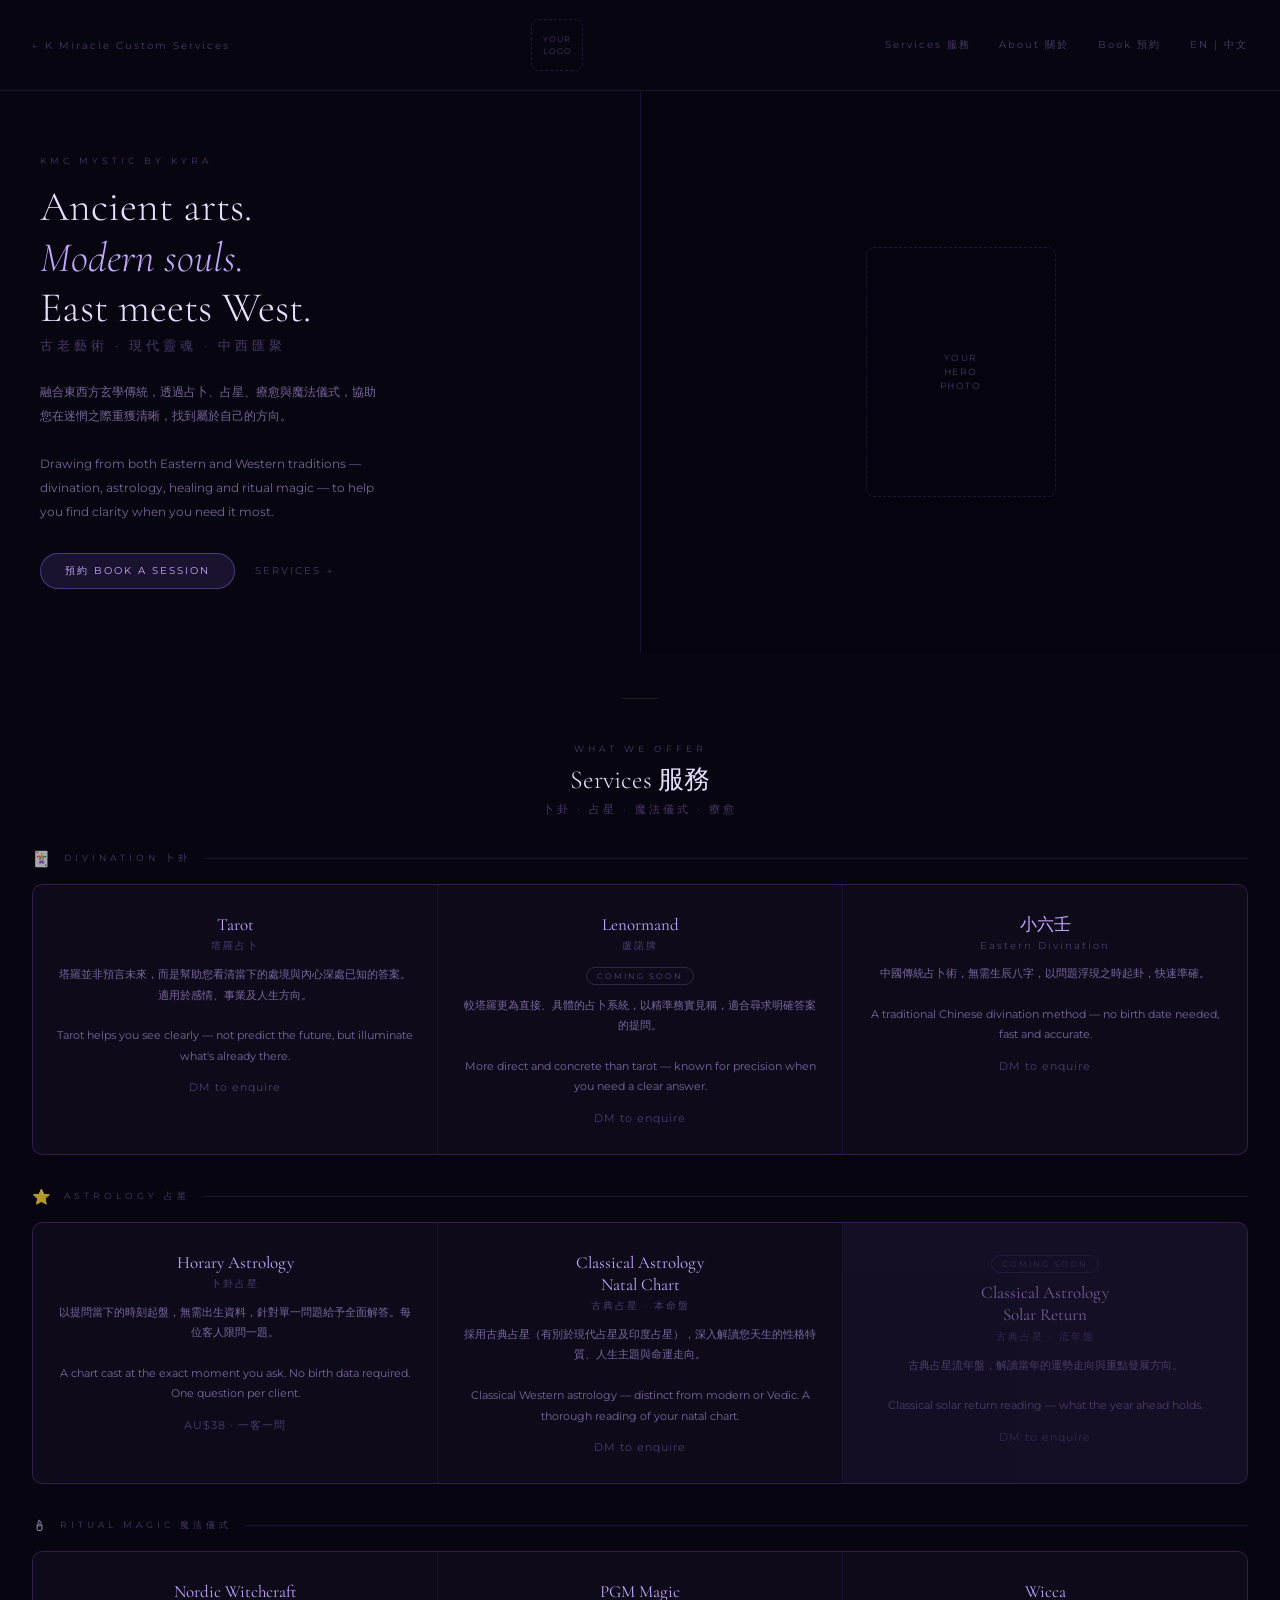
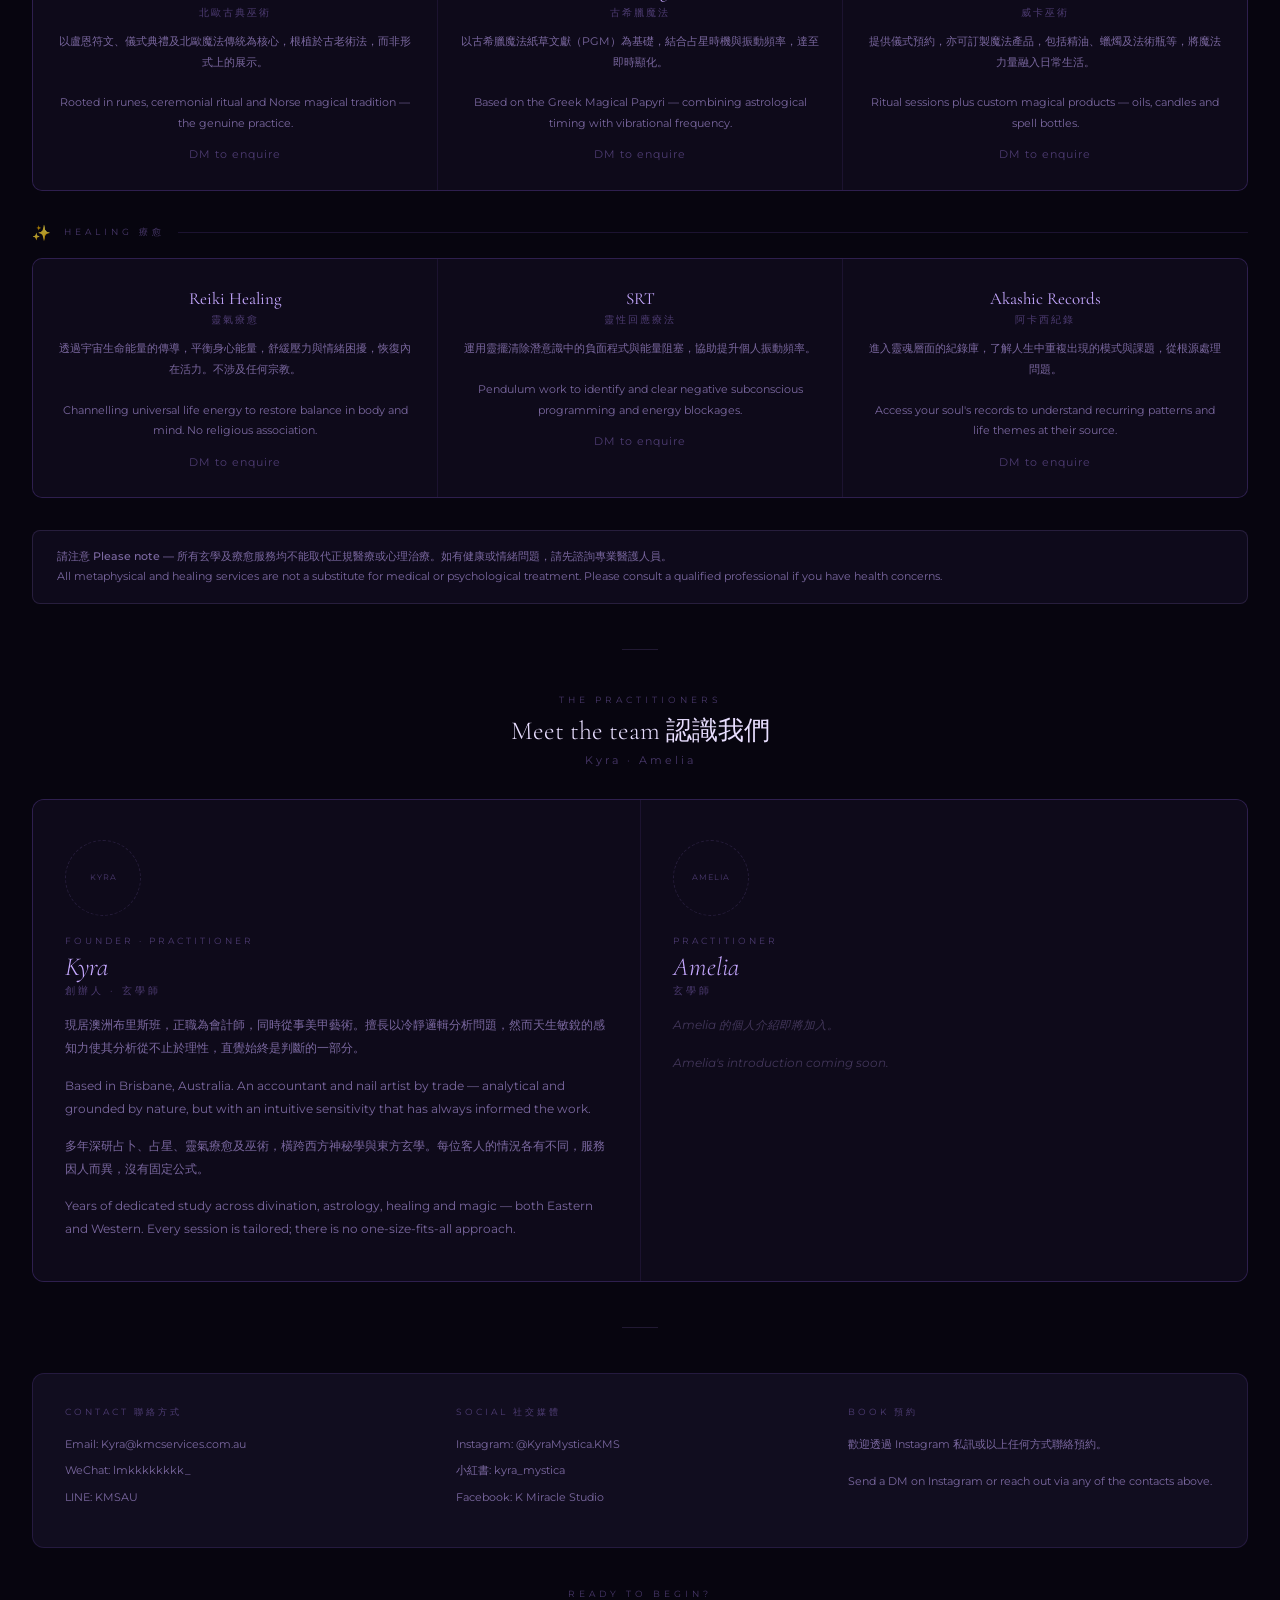
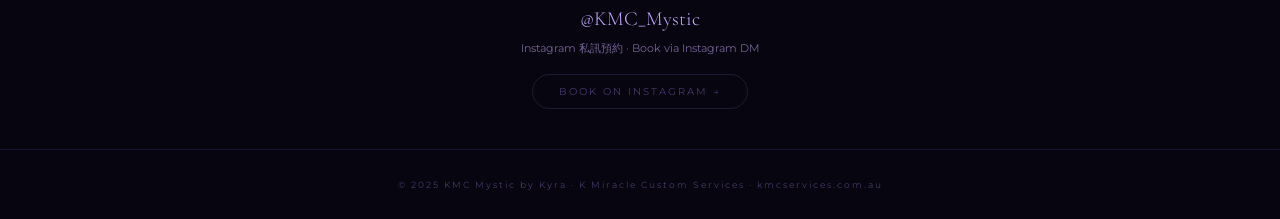
==== mystic/index.html @ db02bdb4 "Add files via upload" ====
<!DOCTYPE html>
<html lang="en">
<head>
  <meta charset="UTF-8" />
  <meta name="viewport" content="width=device-width, initial-scale=1.0" />
  <title>KMC Mystic by Kyra | K Miracle Custom Services</title>
  <meta name="description" content="KMC Mystic by Kyra — Tarot, Astrology, Reiki Healing, Witchcraft and more. East meets West. Book via Instagram @KMC_Mystic." />
  <link rel="stylesheet" href="../css/style.css" />
  <style>
    body { background: var(--dark-bg); color: var(--dark-text); font-family: var(--font-sans); }

    .nav { border-bottom: 0.5px solid var(--dark-border); }
    .nav-back { color: var(--dark-dim); }
    .nav-logo-ph { border: 0.5px dashed var(--dark-dimmer); }
    .nav-logo-ph span { color: var(--dark-dim); }
    .nav-links { color: var(--dark-dim); display: flex; gap: 1.8rem; font-size: 10px; letter-spacing: 2px; }
    .nav-links a { color: var(--dark-dim); }

    /* HERO */
    .hero { display: grid; grid-template-columns: 1fr 1fr; min-height: 400px; }
    .hero-left { padding: 4rem 2.5rem; display: flex; flex-direction: column; justify-content: center; }
    .hero-tag { font-size: 9px; letter-spacing: 4px; color: var(--dark-dim); text-transform: uppercase; margin-bottom: 1rem; }
    .hero-title { font-family: var(--font-serif); font-size: 42px; font-weight: 300; line-height: 1.2; color: var(--dark-text); margin-bottom: 0.2rem; }
    .hero-title em { color: var(--dark-soft); font-style: italic; }
    .hero-zh { font-size: 13px; letter-spacing: 4px; color: var(--dark-dim); margin-bottom: 1.6rem; }
    .hero-desc { font-size: 12px; line-height: 2; color: var(--dark-muted); margin-bottom: 1.8rem; max-width: 340px; }
    .btn-p { display: inline-block; font-size: 10px; letter-spacing: 2px; background: rgba(155,110,255,0.13); border: 0.5px solid rgba(155,110,255,0.4); color: var(--dark-soft); padding: 10px 24px; border-radius: var(--radius-pill); text-transform: uppercase; margin-right: 1rem; }
    .btn-s { font-size: 10px; letter-spacing: 2px; color: var(--dark-dim); text-transform: uppercase; }
    .hero-right { background: #05030d; display: flex; align-items: center; justify-content: center; border-left: 0.5px solid var(--dark-border); }
    .img-ph { width: 190px; height: 250px; border: 0.5px dashed var(--dark-dimmer); border-radius: var(--radius-sm); display: flex; align-items: center; justify-content: center; }
    .img-ph span { font-size: 9px; letter-spacing: 1.5px; color: var(--dark-dim); text-align: center; line-height: 1.6; }

    .divider { background: var(--dark-dimmer); }
    .sec-label { color: var(--dark-dim); }
    .sec-title { color: var(--dark-text); }
    .sec-zh { color: var(--dark-dim); }
    .cat-label-text { color: var(--dark-dim); }
    .cat-line { background: var(--dark-border); }

    /* SERVICE GRID */
    .svc-grid { display: grid; gap: 1px; background: var(--dark-border); border: 0.5px solid var(--dark-border); border-radius: 10px; overflow: hidden; }
    .g3 { grid-template-columns: repeat(3, minmax(0,1fr)); }
    .svc { padding: 1.8rem 1.4rem; background: var(--dark-card); text-align: center; }
    .svc-name { font-family: var(--font-serif); font-size: 17px; color: var(--dark-soft); margin-bottom: 0.2rem; line-height: 1.3; }
    .svc-name-zh { font-size: 10px; letter-spacing: 2px; color: var(--dark-dim); margin-bottom: 0.7rem; }
    .svc-desc { font-size: 11px; line-height: 1.85; color: var(--dark-muted); margin-bottom: 0.9rem; }
    .svc-price { font-size: 11px; color: var(--dark-dim); letter-spacing: 1px; }
    .badge-soon { color: rgba(180,140,255,0.45); border: 0.5px solid rgba(180,140,255,0.2); }
    .svc.coming { opacity: 0.5; }

    /* ABOUT */
    .about-grid { display: grid; grid-template-columns: 1fr 1fr; gap: 1px; background: var(--dark-border); margin: 0 2rem; border: 0.5px solid var(--dark-border); border-radius: var(--radius-md); overflow: hidden; }
    .about-card { padding: 2.5rem 2rem; background: var(--dark-card); }
    .about-img-ph { width: 76px; height: 76px; border: 0.5px dashed var(--dark-dimmer); border-radius: 50%; display: flex; align-items: center; justify-content: center; margin-bottom: 1.2rem; }
    .about-img-ph span { font-size: 8px; letter-spacing: 1px; color: var(--dark-dim); text-align: center; line-height: 1.4; }
    .about-role { font-size: 9px; letter-spacing: 3px; color: var(--dark-dim); text-transform: uppercase; margin-bottom: 0.3rem; }
    .about-name { font-family: var(--font-serif); font-size: 26px; font-weight: 300; color: var(--dark-text); margin-bottom: 0.15rem; }
    .about-name em { color: var(--dark-soft); font-style: italic; }
    .about-name-zh { font-size: 10px; letter-spacing: 3px; color: var(--dark-dim); margin-bottom: 1rem; }
    .about-text { font-size: 11.5px; line-height: 2; color: var(--dark-muted); }
    .about-text p { margin-bottom: 0.9rem; }
    .about-text p:last-child { margin-bottom: 0; }

    /* NOTICE */
    .notice { margin: 0 2rem; padding: 1rem 1.5rem; border: 0.5px solid rgba(180,140,255,0.15); border-radius: var(--radius-sm); background: rgba(155,110,255,0.05); font-size: 11px; color: var(--dark-muted); line-height: 1.8; }
    .notice strong { color: rgba(200,170,255,0.6); font-weight: 500; }

    /* CONTACT */
    .contact-section { margin: 0 2rem; padding: 2rem; background: var(--dark-mid); border: 0.5px solid var(--dark-border); border-radius: var(--radius-md); display: grid; grid-template-columns: repeat(3, minmax(0,1fr)); gap: 1.5rem; }
    .contact-col-title { font-size: 9px; letter-spacing: 3px; color: var(--dark-dim); text-transform: uppercase; margin-bottom: 1rem; }
    .contact-item { font-size: 11px; color: var(--dark-muted); margin-bottom: 0.5rem; line-height: 1.7; }

    /* IG */
    .ig-section { text-align: center; padding: 2.5rem 2rem; }
    .ig-handle { font-family: var(--font-serif); font-size: 20px; font-weight: 300; color: var(--dark-soft); margin: 0.5rem 0; }
    .ig-desc { font-size: 11px; color: var(--dark-muted); line-height: 1.8; }
    .ig-btn { display: inline-flex; align-items: center; gap: 8px; font-size: 10px; letter-spacing: 2px; color: var(--dark-dim); border: 0.5px solid var(--dark-dimmer); padding: 10px 26px; border-radius: var(--radius-pill); text-transform: uppercase; margin-top: 1rem; }

    .site-footer { border-top: 0.5px solid var(--dark-border); color: var(--dark-dim); }
  </style>
</head>
<body>

  <nav class="nav">
    <a class="nav-back" href="../">← K Miracle Custom Services</a>
    <div class="nav-logo-ph"><span>YOUR<br>LOGO</span></div>
    <div class="nav-links">
      <a href="#services">Services 服務</a>
      <a href="#about">About 關於</a>
      <a href="#book">Book 預約</a>
      <a href="#">EN | 中文</a>
    </div>
  </nav>

  <main>
    <!-- HERO -->
    <section class="hero">
      <div class="hero-left">
        <div class="hero-tag">KMC Mystic by Kyra</div>
        <h1 class="hero-title">Ancient arts.<br><em>Modern souls.</em><br>East meets West.</h1>
        <div class="hero-zh">古老藝術 · 現代靈魂 · 中西匯聚</div>
        <p class="hero-desc">融合東西方玄學傳統，透過占卜、占星、療愈與魔法儀式，協助您在迷惘之際重獲清晰，找到屬於自己的方向。<br><br>Drawing from both Eastern and Western traditions — divination, astrology, healing and ritual magic — to help you find clarity when you need it most.</p>
        <div>
          <a class="btn-p" href="https://www.instagram.com/KMC_Mystic" target="_blank">預約 Book a Session</a>
          <a class="btn-s" href="#services">Services →</a>
        </div>
      </div>
      <div class="hero-right">
        <div class="img-ph"><span>YOUR<br>HERO<br>PHOTO</span></div>
      </div>
    </section>

    <div class="divider"></div>

    <!-- SERVICES -->
    <section id="services">
      <div class="sec-label">What we offer</div>
      <div class="sec-title">Services 服務</div>
      <div class="sec-zh">卜卦 · 占星 · 魔法儀式 · 療愈</div>

      <!-- 卜卦 -->
      <div class="cat-wrap">
        <div class="cat-header">
          <span class="cat-icon">🃏</span>
          <span class="cat-label-text">Divination 卜卦</span>
          <div class="cat-line"></div>
        </div>
        <div class="svc-grid g3">
          <div class="svc">
            <div class="svc-name">Tarot</div>
            <div class="svc-name-zh">塔羅占卜</div>
            <p class="svc-desc">塔羅並非預言未來，而是幫助您看清當下的處境與內心深處已知的答案。適用於感情、事業及人生方向。<br><br>Tarot helps you see clearly — not predict the future, but illuminate what's already there.</p>
            <div class="svc-price">DM to enquire</div>
          </div>
          <div class="svc">
            <div class="svc-name">Lenormand</div>
            <div class="svc-name-zh">盧諾牌</div>
            <div class="badge badge-soon">Coming Soon</div>
            <p class="svc-desc">較塔羅更為直接、具體的占卜系統，以精準務實見稱，適合尋求明確答案的提問。<br><br>More direct and concrete than tarot — known for precision when you need a clear answer.</p>
            <div class="svc-price">DM to enquire</div>
          </div>
          <div class="svc">
            <div class="svc-name">小六壬</div>
            <div class="svc-name-zh">Eastern Divination</div>
            <p class="svc-desc">中國傳統占卜術，無需生辰八字，以問題浮現之時起卦，快速準確。<br><br>A traditional Chinese divination method — no birth date needed, fast and accurate.</p>
            <div class="svc-price">DM to enquire</div>
          </div>
        </div>
      </div>

      <!-- 占星 -->
      <div class="cat-wrap">
        <div class="cat-header">
          <span class="cat-icon">⭐</span>
          <span class="cat-label-text">Astrology 占星</span>
          <div class="cat-line"></div>
        </div>
        <div class="svc-grid g3">
          <div class="svc">
            <div class="svc-name">Horary Astrology</div>
            <div class="svc-name-zh">卜卦占星</div>
            <p class="svc-desc">以提問當下的時刻起盤，無需出生資料，針對單一問題給予全面解答。每位客人限問一題。<br><br>A chart cast at the exact moment you ask. No birth data required. One question per client.</p>
            <div class="svc-price">AU$38 · 一客一問</div>
          </div>
          <div class="svc">
            <div class="svc-name">Classical Astrology<br>Natal Chart</div>
            <div class="svc-name-zh">古典占星 · 本命盤</div>
            <p class="svc-desc">採用古典占星（有別於現代占星及印度占星），深入解讀您天生的性格特質、人生主題與命運走向。<br><br>Classical Western astrology — distinct from modern or Vedic. A thorough reading of your natal chart.</p>
            <div class="svc-price">DM to enquire</div>
          </div>
          <div class="svc coming">
            <div class="badge badge-soon">Coming Soon</div>
            <div class="svc-name">Classical Astrology<br>Solar Return</div>
            <div class="svc-name-zh">古典占星 · 流年盤</div>
            <p class="svc-desc">古典占星流年盤，解讀當年的運勢走向與重點發展方向。<br><br>Classical solar return reading — what the year ahead holds.</p>
            <div class="svc-price">DM to enquire</div>
          </div>
        </div>
      </div>

      <!-- 魔法儀式 -->
      <div class="cat-wrap">
        <div class="cat-header">
          <span class="cat-icon">🕯</span>
          <span class="cat-label-text">Ritual Magic 魔法儀式</span>
          <div class="cat-line"></div>
        </div>
        <div class="svc-grid g3">
          <div class="svc">
            <div class="svc-name">Nordic Witchcraft</div>
            <div class="svc-name-zh">北歐古典巫術</div>
            <p class="svc-desc">以盧恩符文、儀式典禮及北歐魔法傳統為核心，根植於古老術法，而非形式上的展示。<br><br>Rooted in runes, ceremonial ritual and Norse magical tradition — the genuine practice.</p>
            <div class="svc-price">DM to enquire</div>
          </div>
          <div class="svc">
            <div class="svc-name">PGM Magic</div>
            <div class="svc-name-zh">古希臘魔法</div>
            <p class="svc-desc">以古希臘魔法紙草文獻（PGM）為基礎，結合占星時機與振動頻率，達至即時顯化。<br><br>Based on the Greek Magical Papyri — combining astrological timing with vibrational frequency.</p>
            <div class="svc-price">DM to enquire</div>
          </div>
          <div class="svc">
            <div class="svc-name">Wicca</div>
            <div class="svc-name-zh">威卡巫術</div>
            <p class="svc-desc">提供儀式預約，亦可訂製魔法產品，包括精油、蠟燭及法術瓶等，將魔法力量融入日常生活。<br><br>Ritual sessions plus custom magical products — oils, candles and spell bottles.</p>
            <div class="svc-price">DM to enquire</div>
          </div>
        </div>
      </div>

      <!-- 療愈 -->
      <div class="cat-wrap">
        <div class="cat-header">
          <span class="cat-icon">✨</span>
          <span class="cat-label-text">Healing 療愈</span>
          <div class="cat-line"></div>
        </div>
        <div class="svc-grid g3">
          <div class="svc">
            <div class="svc-name">Reiki Healing</div>
            <div class="svc-name-zh">靈氣療愈</div>
            <p class="svc-desc">透過宇宙生命能量的傳導，平衡身心能量，舒緩壓力與情緒困擾，恢復內在活力。不涉及任何宗教。<br><br>Channelling universal life energy to restore balance in body and mind. No religious association.</p>
            <div class="svc-price">DM to enquire</div>
          </div>
          <div class="svc">
            <div class="svc-name">SRT</div>
            <div class="svc-name-zh">靈性回應療法</div>
            <p class="svc-desc">運用靈擺清除潛意識中的負面程式與能量阻塞，協助提升個人振動頻率。<br><br>Pendulum work to identify and clear negative subconscious programming and energy blockages.</p>
            <div class="svc-price">DM to enquire</div>
          </div>
          <div class="svc">
            <div class="svc-name">Akashic Records</div>
            <div class="svc-name-zh">阿卡西紀錄</div>
            <p class="svc-desc">進入靈魂層面的紀錄庫，了解人生中重複出現的模式與課題，從根源處理問題。<br><br>Access your soul's records to understand recurring patterns and life themes at their source.</p>
            <div class="svc-price">DM to enquire</div>
          </div>
        </div>
      </div>

      <div class="notice">
        <strong>請注意 Please note —</strong> 所有玄學及療愈服務均不能取代正規醫療或心理治療。如有健康或情緒問題，請先諮詢專業醫護人員。<br>
        All metaphysical and healing services are not a substitute for medical or psychological treatment. Please consult a qualified professional if you have health concerns.
      </div>
    </section>

    <div class="divider"></div>

    <!-- ABOUT -->
    <section id="about">
      <div class="sec-label">The practitioners</div>
      <div class="sec-title">Meet the team 認識我們</div>
      <div class="sec-zh">Kyra · Amelia</div>
      <div class="about-grid">
        <div class="about-card">
          <div class="about-img-ph"><span>KYRA</span></div>
          <div class="about-role">Founder · Practitioner</div>
          <div class="about-name"><em>Kyra</em></div>
          <div class="about-name-zh">創辦人 · 玄學師</div>
          <div class="about-text">
            <p>現居澳洲布里斯班，正職為會計師，同時從事美甲藝術。擅長以冷靜邏輯分析問題，然而天生敏銳的感知力使其分析從不止於理性，直覺始終是判斷的一部分。</p>
            <p>Based in Brisbane, Australia. An accountant and nail artist by trade — analytical and grounded by nature, but with an intuitive sensitivity that has always informed the work.</p>
            <p>多年深研占卜、占星、靈氣療愈及巫術，橫跨西方神秘學與東方玄學。每位客人的情況各有不同，服務因人而異，沒有固定公式。</p>
            <p>Years of dedicated study across divination, astrology, healing and magic — both Eastern and Western. Every session is tailored; there is no one-size-fits-all approach.</p>
          </div>
        </div>
        <div class="about-card">
          <div class="about-img-ph"><span>AMELIA</span></div>
          <div class="about-role">Practitioner</div>
          <div class="about-name"><em>Amelia</em></div>
          <div class="about-name-zh">玄學師</div>
          <div class="about-text" style="color:rgba(200,170,255,0.28);font-style:italic;">
            <p>Amelia 的個人介紹即將加入。</p>
            <p>Amelia's introduction coming soon.</p>
          </div>
        </div>
      </div>
    </section>

    <div class="divider"></div>

    <!-- CONTACT -->
    <div class="contact-section">
      <div>
        <div class="contact-col-title">Contact 聯絡方式</div>
        <div class="contact-item">Email: Kyra@kmcservices.com.au</div>
        <div class="contact-item">WeChat: lmkkkkkkkk_</div>
        <div class="contact-item">LINE: KMSAU</div>
      </div>
      <div>
        <div class="contact-col-title">Social 社交媒體</div>
        <div class="contact-item">Instagram: @KyraMystica.KMS</div>
        <div class="contact-item">小紅書: kyra_mystica</div>
        <div class="contact-item">Facebook: K Miracle Studio</div>
      </div>
      <div>
        <div class="contact-col-title">Book 預約</div>
        <div class="contact-item">歡迎透過 Instagram 私訊或以上任何方式聯絡預約。<br><br>Send a DM on Instagram or reach out via any of the contacts above.</div>
      </div>
    </div>

    <section id="book" class="ig-section">
      <div class="sec-label">Ready to begin?</div>
      <div class="ig-handle">@KMC_Mystic</div>
      <p class="ig-desc">Instagram 私訊預約 · Book via Instagram DM</p>
      <a class="ig-btn" href="https://www.instagram.com/KMC_Mystic" target="_blank">Book on Instagram →</a>
    </section>
  </main>

  <footer class="site-footer">
    <div>© 2025 KMC Mystic by Kyra · K Miracle Custom Services · kmcservices.com.au</div>
  </footer>

</body>
</html>
---- css/style.css ----
@import url('https://fonts.googleapis.com/css2?family=Cormorant+Garamond:ital,wght@0,300;0,400;1,300&family=Montserrat:wght@300;400;500&display=swap');

*, *::before, *::after { box-sizing: border-box; margin: 0; padding: 0; }

:root {
  /* Shared */
  --font-serif: 'Cormorant Garamond', serif;
  --font-sans: 'Montserrat', sans-serif;
  --radius-sm: 8px;
  --radius-md: 12px;
  --radius-pill: 24px;

  /* Dark (Mystic / Main) */
  --dark-bg: #07050f;
  --dark-card: #0e0a1a;
  --dark-mid: #110d1f;
  --dark-text: #e8deff;
  --dark-muted: rgba(200,170,255,0.58);
  --dark-dim: rgba(180,140,255,0.38);
  --dark-dimmer: rgba(180,140,255,0.15);
  --dark-soft: #c5a8ff;
  --dark-border: rgba(155,110,255,0.14);

  /* Light (Nail) */
  --light-bg: #faf8f5;
  --light-card: #ffffff;
  --light-soft: #ede8f7;
  --light-deep: #3d2b5e;
  --light-morandi: #8b7aa8;
  --light-lavender: #c4b0e0;
  --light-text: #2e2040;
  --light-muted: #7a6a8a;
  --light-faint: #b0a0c0;
  --light-border: rgba(180,150,220,0.18);
}

body { font-family: var(--font-sans); }

a { text-decoration: none; color: inherit; }

/* NAV shared */
.nav {
  display: flex;
  justify-content: space-between;
  align-items: center;
  padding: 1.2rem 2rem;
}
.nav-logo-ph {
  width: 52px; height: 52px;
  border-radius: var(--radius-sm);
  display: flex; align-items: center; justify-content: center;
}
.nav-logo-ph span { font-size: 8px; letter-spacing: 1px; text-align: center; line-height: 1.5; }
.nav-links { display: flex; gap: 1.8rem; font-size: 10px; letter-spacing: 2px; }
.nav-back { font-size: 10px; letter-spacing: 2px; }

/* DIVIDER */
.divider { width: 36px; height: 0.5px; margin: 2.8rem auto; }

/* SECTION LABELS */
.sec-label { text-align: center; font-size: 9px; letter-spacing: 4px; text-transform: uppercase; margin-bottom: 0.5rem; }
.sec-title { text-align: center; font-family: var(--font-serif); font-size: 26px; font-weight: 300; margin-bottom: 0.3rem; }
.sec-zh { text-align: center; font-size: 11px; letter-spacing: 3px; margin-bottom: 2rem; }

/* CATEGORY HEADER */
.cat-wrap { margin: 0 2rem 2rem; }
.cat-header { display: flex; align-items: center; gap: 0.8rem; margin-bottom: 1rem; }
.cat-icon { font-size: 15px; opacity: 0.7; }
.cat-label-text { font-size: 9px; letter-spacing: 4px; text-transform: uppercase; white-space: nowrap; }
.cat-line { flex: 1; height: 0.5px; }

/* BADGE */
.badge { display: inline-block; font-size: 8px; letter-spacing: 2px; padding: 3px 10px; border-radius: 12px; text-transform: uppercase; margin-bottom: 0.6rem; }

/* FOOTER */
.site-footer { text-align: center; padding: 1.8rem; font-size: 9px; letter-spacing: 2px; }
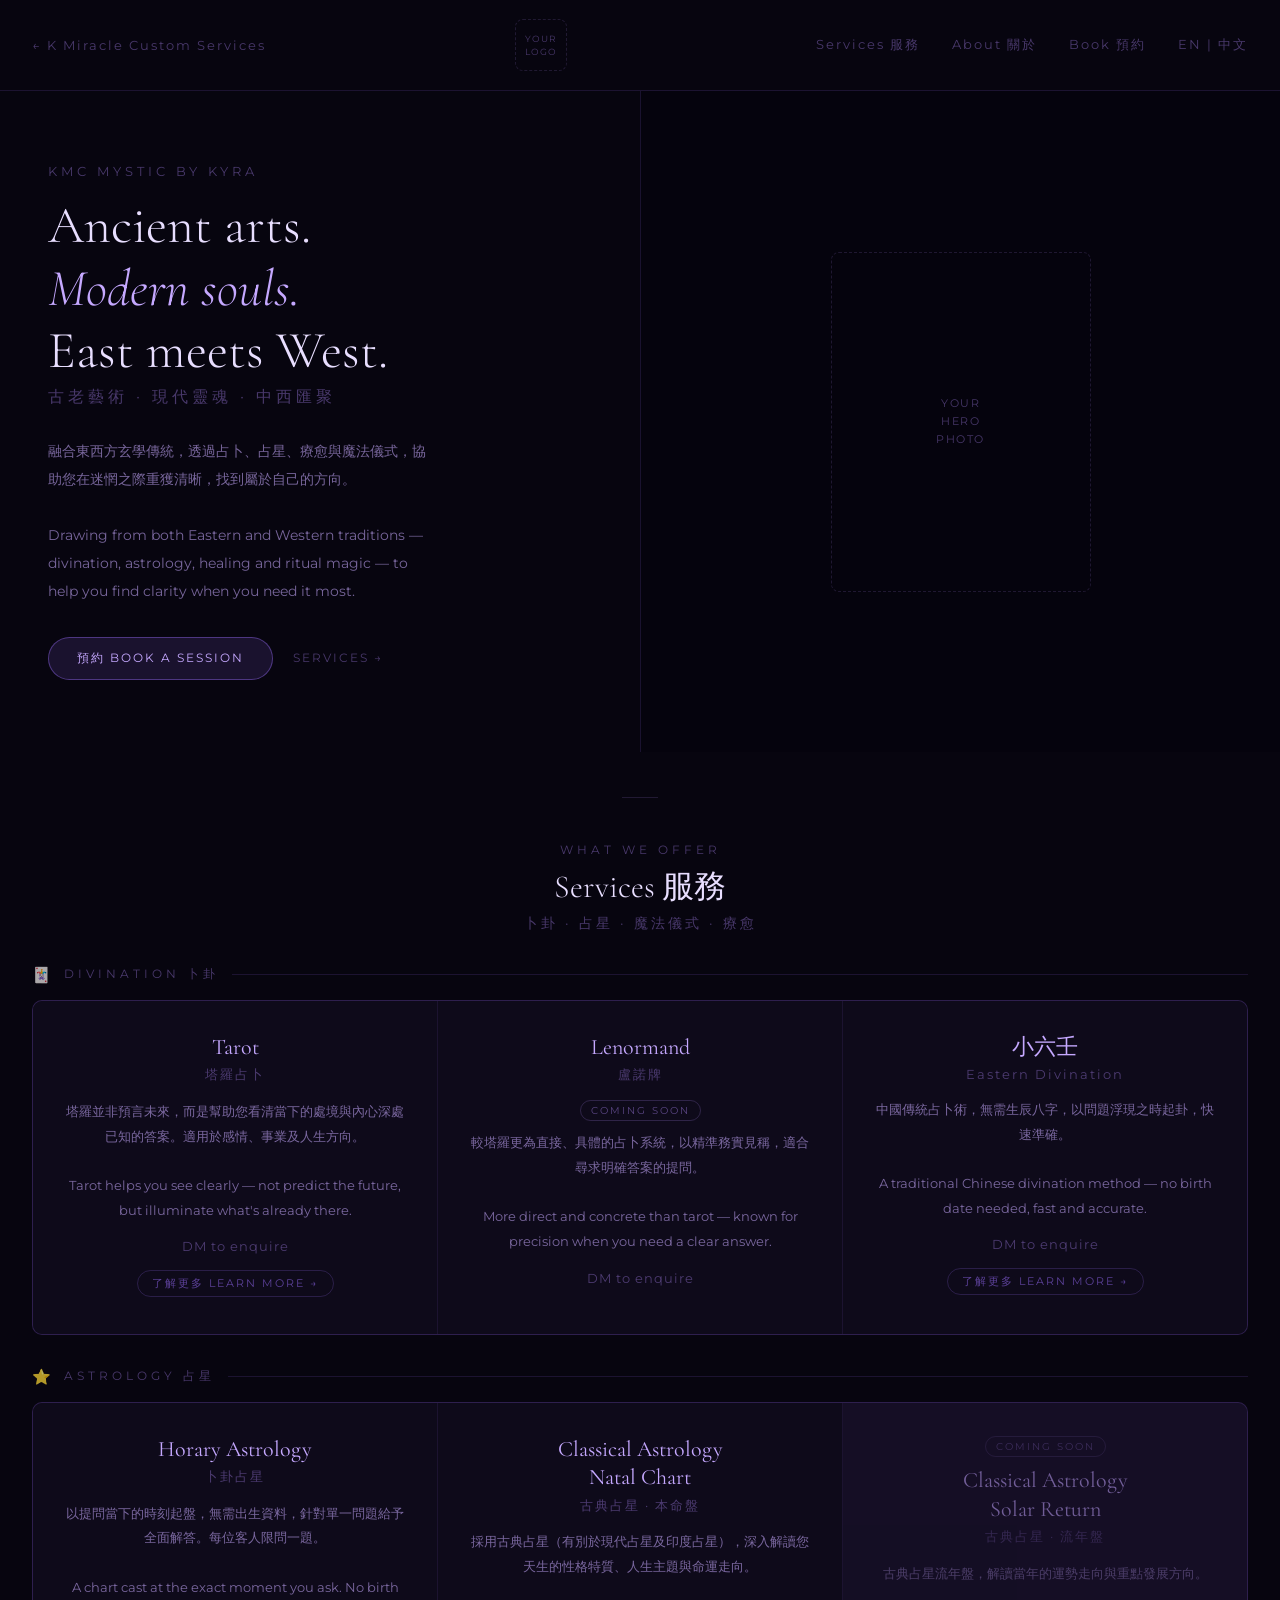
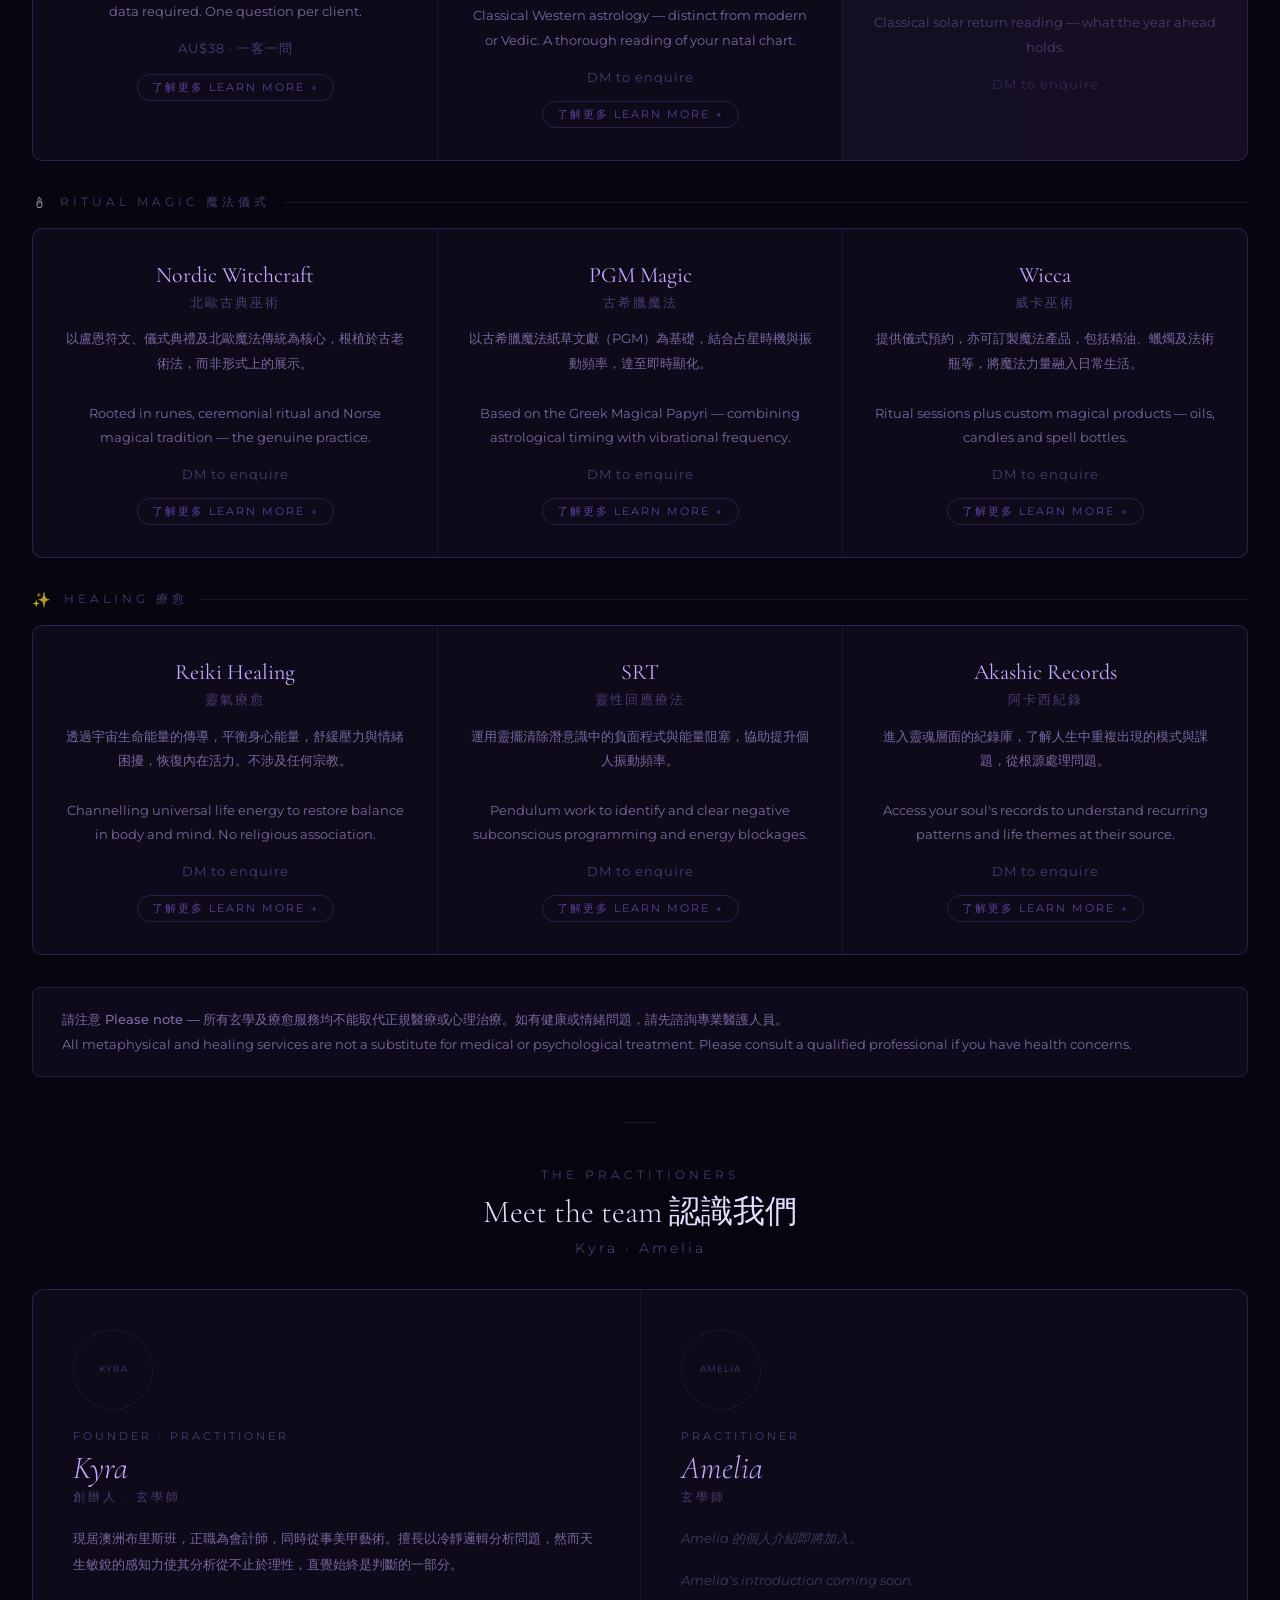
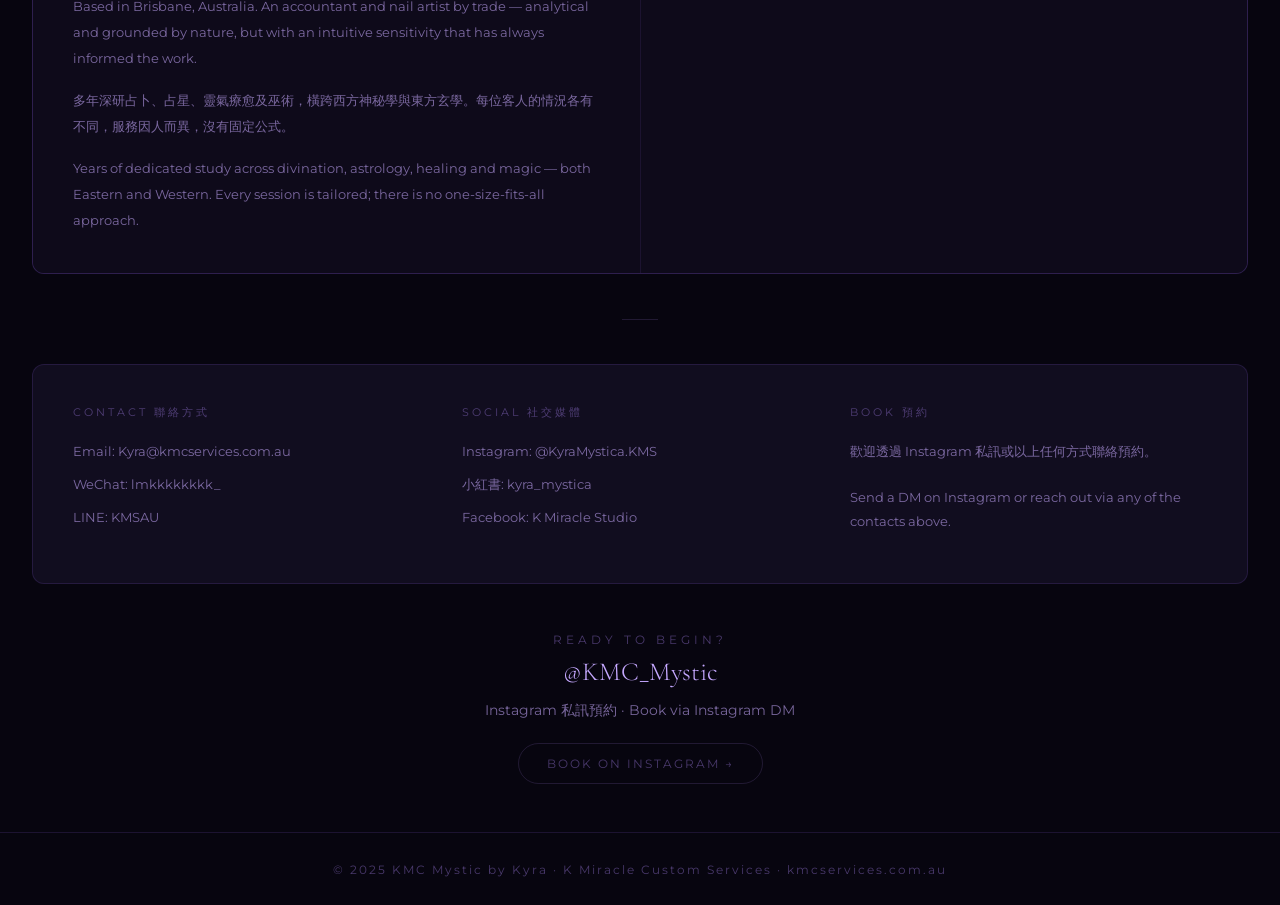
==== commit 4e0d536f: "Add files via upload" ====
--- a/mystic/index.html
+++ b/mystic/index.html
@@ -10,73 +10,69 @@
     body { background: var(--dark-bg); color: var(--dark-text); font-family: var(--font-sans); }
 
     .nav { border-bottom: 0.5px solid var(--dark-border); }
-    .nav-back { color: var(--dark-dim); }
+    .nav-back { color: var(--dark-dim); font-size: 13px; letter-spacing: 2px; }
     .nav-logo-ph { border: 0.5px dashed var(--dark-dimmer); }
-    .nav-logo-ph span { color: var(--dark-dim); }
-    .nav-links { color: var(--dark-dim); display: flex; gap: 1.8rem; font-size: 10px; letter-spacing: 2px; }
+    .nav-logo-ph span { color: var(--dark-dim); font-size: 9px; }
+    .nav-links { color: var(--dark-dim); display: flex; gap: 2rem; font-size: 13px; letter-spacing: 2px; }
     .nav-links a { color: var(--dark-dim); }
 
-    /* HERO */
-    .hero { display: grid; grid-template-columns: 1fr 1fr; min-height: 400px; }
-    .hero-left { padding: 4rem 2.5rem; display: flex; flex-direction: column; justify-content: center; }
-    .hero-tag { font-size: 9px; letter-spacing: 4px; color: var(--dark-dim); text-transform: uppercase; margin-bottom: 1rem; }
-    .hero-title { font-family: var(--font-serif); font-size: 42px; font-weight: 300; line-height: 1.2; color: var(--dark-text); margin-bottom: 0.2rem; }
+    .hero { display: grid; grid-template-columns: 1fr 1fr; min-height: 460px; }
+    .hero-left { padding: 4.5rem 3rem; display: flex; flex-direction: column; justify-content: center; }
+    .hero-tag { font-size: 13px; letter-spacing: 4px; color: var(--dark-dim); text-transform: uppercase; margin-bottom: 1rem; }
+    .hero-title { font-family: var(--font-serif); font-size: 52px; font-weight: 300; line-height: 1.2; color: var(--dark-text); margin-bottom: 0.3rem; }
     .hero-title em { color: var(--dark-soft); font-style: italic; }
-    .hero-zh { font-size: 13px; letter-spacing: 4px; color: var(--dark-dim); margin-bottom: 1.6rem; }
-    .hero-desc { font-size: 12px; line-height: 2; color: var(--dark-muted); margin-bottom: 1.8rem; max-width: 340px; }
-    .btn-p { display: inline-block; font-size: 10px; letter-spacing: 2px; background: rgba(155,110,255,0.13); border: 0.5px solid rgba(155,110,255,0.4); color: var(--dark-soft); padding: 10px 24px; border-radius: var(--radius-pill); text-transform: uppercase; margin-right: 1rem; }
-    .btn-s { font-size: 10px; letter-spacing: 2px; color: var(--dark-dim); text-transform: uppercase; }
+    .hero-zh { font-size: 16px; letter-spacing: 4px; color: var(--dark-dim); margin-bottom: 1.8rem; }
+    .hero-desc { font-size: 14px; line-height: 2; color: var(--dark-muted); margin-bottom: 2rem; max-width: 380px; }
+    .btn-p { display: inline-block; font-size: 12px; letter-spacing: 2px; background: rgba(155,110,255,0.13); border: 0.5px solid rgba(155,110,255,0.4); color: var(--dark-soft); padding: 12px 28px; border-radius: var(--radius-pill); text-transform: uppercase; margin-right: 1rem; }
+    .btn-s { font-size: 12px; letter-spacing: 2px; color: var(--dark-dim); text-transform: uppercase; }
     .hero-right { background: #05030d; display: flex; align-items: center; justify-content: center; border-left: 0.5px solid var(--dark-border); }
-    .img-ph { width: 190px; height: 250px; border: 0.5px dashed var(--dark-dimmer); border-radius: var(--radius-sm); display: flex; align-items: center; justify-content: center; }
-    .img-ph span { font-size: 9px; letter-spacing: 1.5px; color: var(--dark-dim); text-align: center; line-height: 1.6; }
+    .img-ph { width: 260px; height: 340px; border: 0.5px dashed var(--dark-dimmer); border-radius: var(--radius-sm); display: flex; align-items: center; justify-content: center; }
+    .img-ph span { font-size: 11px; letter-spacing: 1.5px; color: var(--dark-dim); text-align: center; line-height: 1.6; }
 
     .divider { background: var(--dark-dimmer); }
-    .sec-label { color: var(--dark-dim); }
-    .sec-title { color: var(--dark-text); }
-    .sec-zh { color: var(--dark-dim); }
-    .cat-label-text { color: var(--dark-dim); }
+    .sec-label { color: var(--dark-dim); font-size: 12px; }
+    .sec-title { color: var(--dark-text); font-size: 32px; }
+    .sec-zh { color: var(--dark-dim); font-size: 14px; }
+    .cat-label-text { color: var(--dark-dim); font-size: 12px; }
     .cat-line { background: var(--dark-border); }
 
-    /* SERVICE GRID */
     .svc-grid { display: grid; gap: 1px; background: var(--dark-border); border: 0.5px solid var(--dark-border); border-radius: 10px; overflow: hidden; }
     .g3 { grid-template-columns: repeat(3, minmax(0,1fr)); }
-    .svc { padding: 1.8rem 1.4rem; background: var(--dark-card); text-align: center; }
-    .svc-name { font-family: var(--font-serif); font-size: 17px; color: var(--dark-soft); margin-bottom: 0.2rem; line-height: 1.3; }
-    .svc-name-zh { font-size: 10px; letter-spacing: 2px; color: var(--dark-dim); margin-bottom: 0.7rem; }
-    .svc-desc { font-size: 11px; line-height: 1.85; color: var(--dark-muted); margin-bottom: 0.9rem; }
-    .svc-price { font-size: 11px; color: var(--dark-dim); letter-spacing: 1px; }
-    .badge-soon { color: rgba(180,140,255,0.45); border: 0.5px solid rgba(180,140,255,0.2); }
+    .svc { padding: 2rem 1.8rem; background: var(--dark-card); text-align: center; transition: background 0.2s; }
+    .svc:hover { background: #130e22; }
+    .svc-name { font-family: var(--font-serif); font-size: 22px; color: var(--dark-soft); margin-bottom: 0.3rem; line-height: 1.3; }
+    .svc-name-zh { font-size: 13px; letter-spacing: 2px; color: var(--dark-dim); margin-bottom: 0.9rem; }
+    .svc-desc { font-size: 13px; line-height: 1.9; color: var(--dark-muted); margin-bottom: 1rem; }
+    .svc-price { font-size: 13px; color: var(--dark-dim); letter-spacing: 1px; margin-bottom: 1rem; }
+    .svc-link { display: inline-block; font-size: 11px; letter-spacing: 2px; color: rgba(155,110,255,0.55); border: 0.5px solid rgba(155,110,255,0.2); padding: 5px 14px; border-radius: var(--radius-pill); text-transform: uppercase; }
+    .badge-soon { color: rgba(180,140,255,0.45); border: 0.5px solid rgba(180,140,255,0.2); font-size: 10px; }
     .svc.coming { opacity: 0.5; }
 
-    /* ABOUT */
     .about-grid { display: grid; grid-template-columns: 1fr 1fr; gap: 1px; background: var(--dark-border); margin: 0 2rem; border: 0.5px solid var(--dark-border); border-radius: var(--radius-md); overflow: hidden; }
-    .about-card { padding: 2.5rem 2rem; background: var(--dark-card); }
-    .about-img-ph { width: 76px; height: 76px; border: 0.5px dashed var(--dark-dimmer); border-radius: 50%; display: flex; align-items: center; justify-content: center; margin-bottom: 1.2rem; }
-    .about-img-ph span { font-size: 8px; letter-spacing: 1px; color: var(--dark-dim); text-align: center; line-height: 1.4; }
-    .about-role { font-size: 9px; letter-spacing: 3px; color: var(--dark-dim); text-transform: uppercase; margin-bottom: 0.3rem; }
-    .about-name { font-family: var(--font-serif); font-size: 26px; font-weight: 300; color: var(--dark-text); margin-bottom: 0.15rem; }
+    .about-card { padding: 2.5rem; background: var(--dark-card); }
+    .about-img-ph { width: 80px; height: 80px; border: 0.5px dashed var(--dark-dimmer); border-radius: 50%; display: flex; align-items: center; justify-content: center; margin-bottom: 1.2rem; }
+    .about-img-ph span { font-size: 9px; letter-spacing: 1px; color: var(--dark-dim); text-align: center; line-height: 1.4; }
+    .about-role { font-size: 11px; letter-spacing: 3px; color: var(--dark-dim); text-transform: uppercase; margin-bottom: 0.3rem; }
+    .about-name { font-family: var(--font-serif); font-size: 32px; font-weight: 300; color: var(--dark-text); margin-bottom: 0.15rem; }
     .about-name em { color: var(--dark-soft); font-style: italic; }
-    .about-name-zh { font-size: 10px; letter-spacing: 3px; color: var(--dark-dim); margin-bottom: 1rem; }
-    .about-text { font-size: 11.5px; line-height: 2; color: var(--dark-muted); }
-    .about-text p { margin-bottom: 0.9rem; }
+    .about-name-zh { font-size: 12px; letter-spacing: 3px; color: var(--dark-dim); margin-bottom: 1.2rem; }
+    .about-text { font-size: 13px; line-height: 2; color: var(--dark-muted); }
+    .about-text p { margin-bottom: 1rem; }
     .about-text p:last-child { margin-bottom: 0; }
 
-    /* NOTICE */
-    .notice { margin: 0 2rem; padding: 1rem 1.5rem; border: 0.5px solid rgba(180,140,255,0.15); border-radius: var(--radius-sm); background: rgba(155,110,255,0.05); font-size: 11px; color: var(--dark-muted); line-height: 1.8; }
+    .notice { margin: 0 2rem; padding: 1.2rem 1.8rem; border: 0.5px solid rgba(180,140,255,0.15); border-radius: var(--radius-sm); background: rgba(155,110,255,0.05); font-size: 13px; color: var(--dark-muted); line-height: 1.9; }
     .notice strong { color: rgba(200,170,255,0.6); font-weight: 500; }
 
-    /* CONTACT */
-    .contact-section { margin: 0 2rem; padding: 2rem; background: var(--dark-mid); border: 0.5px solid var(--dark-border); border-radius: var(--radius-md); display: grid; grid-template-columns: repeat(3, minmax(0,1fr)); gap: 1.5rem; }
-    .contact-col-title { font-size: 9px; letter-spacing: 3px; color: var(--dark-dim); text-transform: uppercase; margin-bottom: 1rem; }
-    .contact-item { font-size: 11px; color: var(--dark-muted); margin-bottom: 0.5rem; line-height: 1.7; }
-
-    /* IG */
-    .ig-section { text-align: center; padding: 2.5rem 2rem; }
-    .ig-handle { font-family: var(--font-serif); font-size: 20px; font-weight: 300; color: var(--dark-soft); margin: 0.5rem 0; }
-    .ig-desc { font-size: 11px; color: var(--dark-muted); line-height: 1.8; }
-    .ig-btn { display: inline-flex; align-items: center; gap: 8px; font-size: 10px; letter-spacing: 2px; color: var(--dark-dim); border: 0.5px solid var(--dark-dimmer); padding: 10px 26px; border-radius: var(--radius-pill); text-transform: uppercase; margin-top: 1rem; }
-
-    .site-footer { border-top: 0.5px solid var(--dark-border); color: var(--dark-dim); }
+    .contact-section { margin: 0 2rem; padding: 2.5rem; background: var(--dark-mid); border: 0.5px solid var(--dark-border); border-radius: var(--radius-md); display: grid; grid-template-columns: repeat(3, minmax(0,1fr)); gap: 2rem; }
+    .contact-col-title { font-size: 11px; letter-spacing: 3px; color: var(--dark-dim); text-transform: uppercase; margin-bottom: 1.2rem; }
+    .contact-item { font-size: 13px; color: var(--dark-muted); margin-bottom: 0.6rem; line-height: 1.8; }
+
+    .ig-section { text-align: center; padding: 3rem 2rem; }
+    .ig-handle { font-family: var(--font-serif); font-size: 26px; font-weight: 300; color: var(--dark-soft); margin: 0.6rem 0; }
+    .ig-desc { font-size: 14px; color: var(--dark-muted); line-height: 1.9; }
+    .ig-btn { display: inline-flex; align-items: center; gap: 8px; font-size: 12px; letter-spacing: 2px; color: var(--dark-dim); border: 0.5px solid var(--dark-dimmer); padding: 12px 28px; border-radius: var(--radius-pill); text-transform: uppercase; margin-top: 1.2rem; }
+
+    .site-footer { border-top: 0.5px solid var(--dark-border); color: var(--dark-dim); font-size: 12px; }
   </style>
 </head>
 <body>
@@ -93,13 +89,15 @@
   </nav>
 
   <main>
-    <!-- HERO -->
     <section class="hero">
       <div class="hero-left">
         <div class="hero-tag">KMC Mystic by Kyra</div>
         <h1 class="hero-title">Ancient arts.<br><em>Modern souls.</em><br>East meets West.</h1>
         <div class="hero-zh">古老藝術 · 現代靈魂 · 中西匯聚</div>
-        <p class="hero-desc">融合東西方玄學傳統，透過占卜、占星、療愈與魔法儀式，協助您在迷惘之際重獲清晰，找到屬於自己的方向。<br><br>Drawing from both Eastern and Western traditions — divination, astrology, healing and ritual magic — to help you find clarity when you need it most.</p>
+        <p class="hero-desc">
+          融合東西方玄學傳統，透過占卜、占星、療愈與魔法儀式，協助您在迷惘之際重獲清晰，找到屬於自己的方向。<br><br>
+          Drawing from both Eastern and Western traditions — divination, astrology, healing and ritual magic — to help you find clarity when you need it most.
+        </p>
         <div>
           <a class="btn-p" href="https://www.instagram.com/KMC_Mystic" target="_blank">預約 Book a Session</a>
           <a class="btn-s" href="#services">Services →</a>
@@ -112,13 +110,11 @@
 
     <div class="divider"></div>
 
-    <!-- SERVICES -->
     <section id="services">
       <div class="sec-label">What we offer</div>
       <div class="sec-title">Services 服務</div>
       <div class="sec-zh">卜卦 · 占星 · 魔法儀式 · 療愈</div>
 
-      <!-- 卜卦 -->
       <div class="cat-wrap">
         <div class="cat-header">
           <span class="cat-icon">🃏</span>
@@ -131,6 +127,7 @@
             <div class="svc-name-zh">塔羅占卜</div>
             <p class="svc-desc">塔羅並非預言未來，而是幫助您看清當下的處境與內心深處已知的答案。適用於感情、事業及人生方向。<br><br>Tarot helps you see clearly — not predict the future, but illuminate what's already there.</p>
             <div class="svc-price">DM to enquire</div>
+            <a class="svc-link" href="tarot.html">了解更多 Learn more →</a>
           </div>
           <div class="svc">
             <div class="svc-name">Lenormand</div>
@@ -144,11 +141,11 @@
             <div class="svc-name-zh">Eastern Divination</div>
             <p class="svc-desc">中國傳統占卜術，無需生辰八字，以問題浮現之時起卦，快速準確。<br><br>A traditional Chinese divination method — no birth date needed, fast and accurate.</p>
             <div class="svc-price">DM to enquire</div>
-          </div>
-        </div>
-      </div>
-
-      <!-- 占星 -->
+            <a class="svc-link" href="liu-ren.html">了解更多 Learn more →</a>
+          </div>
+        </div>
+      </div>
+
       <div class="cat-wrap">
         <div class="cat-header">
           <span class="cat-icon">⭐</span>
@@ -161,12 +158,14 @@
             <div class="svc-name-zh">卜卦占星</div>
             <p class="svc-desc">以提問當下的時刻起盤，無需出生資料，針對單一問題給予全面解答。每位客人限問一題。<br><br>A chart cast at the exact moment you ask. No birth data required. One question per client.</p>
             <div class="svc-price">AU$38 · 一客一問</div>
+            <a class="svc-link" href="horary.html">了解更多 Learn more →</a>
           </div>
           <div class="svc">
             <div class="svc-name">Classical Astrology<br>Natal Chart</div>
             <div class="svc-name-zh">古典占星 · 本命盤</div>
             <p class="svc-desc">採用古典占星（有別於現代占星及印度占星），深入解讀您天生的性格特質、人生主題與命運走向。<br><br>Classical Western astrology — distinct from modern or Vedic. A thorough reading of your natal chart.</p>
             <div class="svc-price">DM to enquire</div>
+            <a class="svc-link" href="natal.html">了解更多 Learn more →</a>
           </div>
           <div class="svc coming">
             <div class="badge badge-soon">Coming Soon</div>
@@ -178,7 +177,6 @@
         </div>
       </div>
 
-      <!-- 魔法儀式 -->
       <div class="cat-wrap">
         <div class="cat-header">
           <span class="cat-icon">🕯</span>
@@ -191,23 +189,25 @@
             <div class="svc-name-zh">北歐古典巫術</div>
             <p class="svc-desc">以盧恩符文、儀式典禮及北歐魔法傳統為核心，根植於古老術法，而非形式上的展示。<br><br>Rooted in runes, ceremonial ritual and Norse magical tradition — the genuine practice.</p>
             <div class="svc-price">DM to enquire</div>
+            <a class="svc-link" href="nordic.html">了解更多 Learn more →</a>
           </div>
           <div class="svc">
             <div class="svc-name">PGM Magic</div>
             <div class="svc-name-zh">古希臘魔法</div>
             <p class="svc-desc">以古希臘魔法紙草文獻（PGM）為基礎，結合占星時機與振動頻率，達至即時顯化。<br><br>Based on the Greek Magical Papyri — combining astrological timing with vibrational frequency.</p>
             <div class="svc-price">DM to enquire</div>
+            <a class="svc-link" href="pgm.html">了解更多 Learn more →</a>
           </div>
           <div class="svc">
             <div class="svc-name">Wicca</div>
             <div class="svc-name-zh">威卡巫術</div>
             <p class="svc-desc">提供儀式預約，亦可訂製魔法產品，包括精油、蠟燭及法術瓶等，將魔法力量融入日常生活。<br><br>Ritual sessions plus custom magical products — oils, candles and spell bottles.</p>
             <div class="svc-price">DM to enquire</div>
-          </div>
-        </div>
-      </div>
-
-      <!-- 療愈 -->
+            <a class="svc-link" href="wicca.html">了解更多 Learn more →</a>
+          </div>
+        </div>
+      </div>
+
       <div class="cat-wrap">
         <div class="cat-header">
           <span class="cat-icon">✨</span>
@@ -220,18 +220,21 @@
             <div class="svc-name-zh">靈氣療愈</div>
             <p class="svc-desc">透過宇宙生命能量的傳導，平衡身心能量，舒緩壓力與情緒困擾，恢復內在活力。不涉及任何宗教。<br><br>Channelling universal life energy to restore balance in body and mind. No religious association.</p>
             <div class="svc-price">DM to enquire</div>
+            <a class="svc-link" href="reiki.html">了解更多 Learn more →</a>
           </div>
           <div class="svc">
             <div class="svc-name">SRT</div>
             <div class="svc-name-zh">靈性回應療法</div>
             <p class="svc-desc">運用靈擺清除潛意識中的負面程式與能量阻塞，協助提升個人振動頻率。<br><br>Pendulum work to identify and clear negative subconscious programming and energy blockages.</p>
             <div class="svc-price">DM to enquire</div>
+            <a class="svc-link" href="srt.html">了解更多 Learn more →</a>
           </div>
           <div class="svc">
             <div class="svc-name">Akashic Records</div>
             <div class="svc-name-zh">阿卡西紀錄</div>
             <p class="svc-desc">進入靈魂層面的紀錄庫，了解人生中重複出現的模式與課題，從根源處理問題。<br><br>Access your soul's records to understand recurring patterns and life themes at their source.</p>
             <div class="svc-price">DM to enquire</div>
+            <a class="svc-link" href="akashic.html">了解更多 Learn more →</a>
           </div>
         </div>
       </div>
@@ -244,7 +247,6 @@
 
     <div class="divider"></div>
 
-    <!-- ABOUT -->
     <section id="about">
       <div class="sec-label">The practitioners</div>
       <div class="sec-title">Meet the team 認識我們</div>
@@ -277,7 +279,6 @@
 
     <div class="divider"></div>
 
-    <!-- CONTACT -->
     <div class="contact-section">
       <div>
         <div class="contact-col-title">Contact 聯絡方式</div>
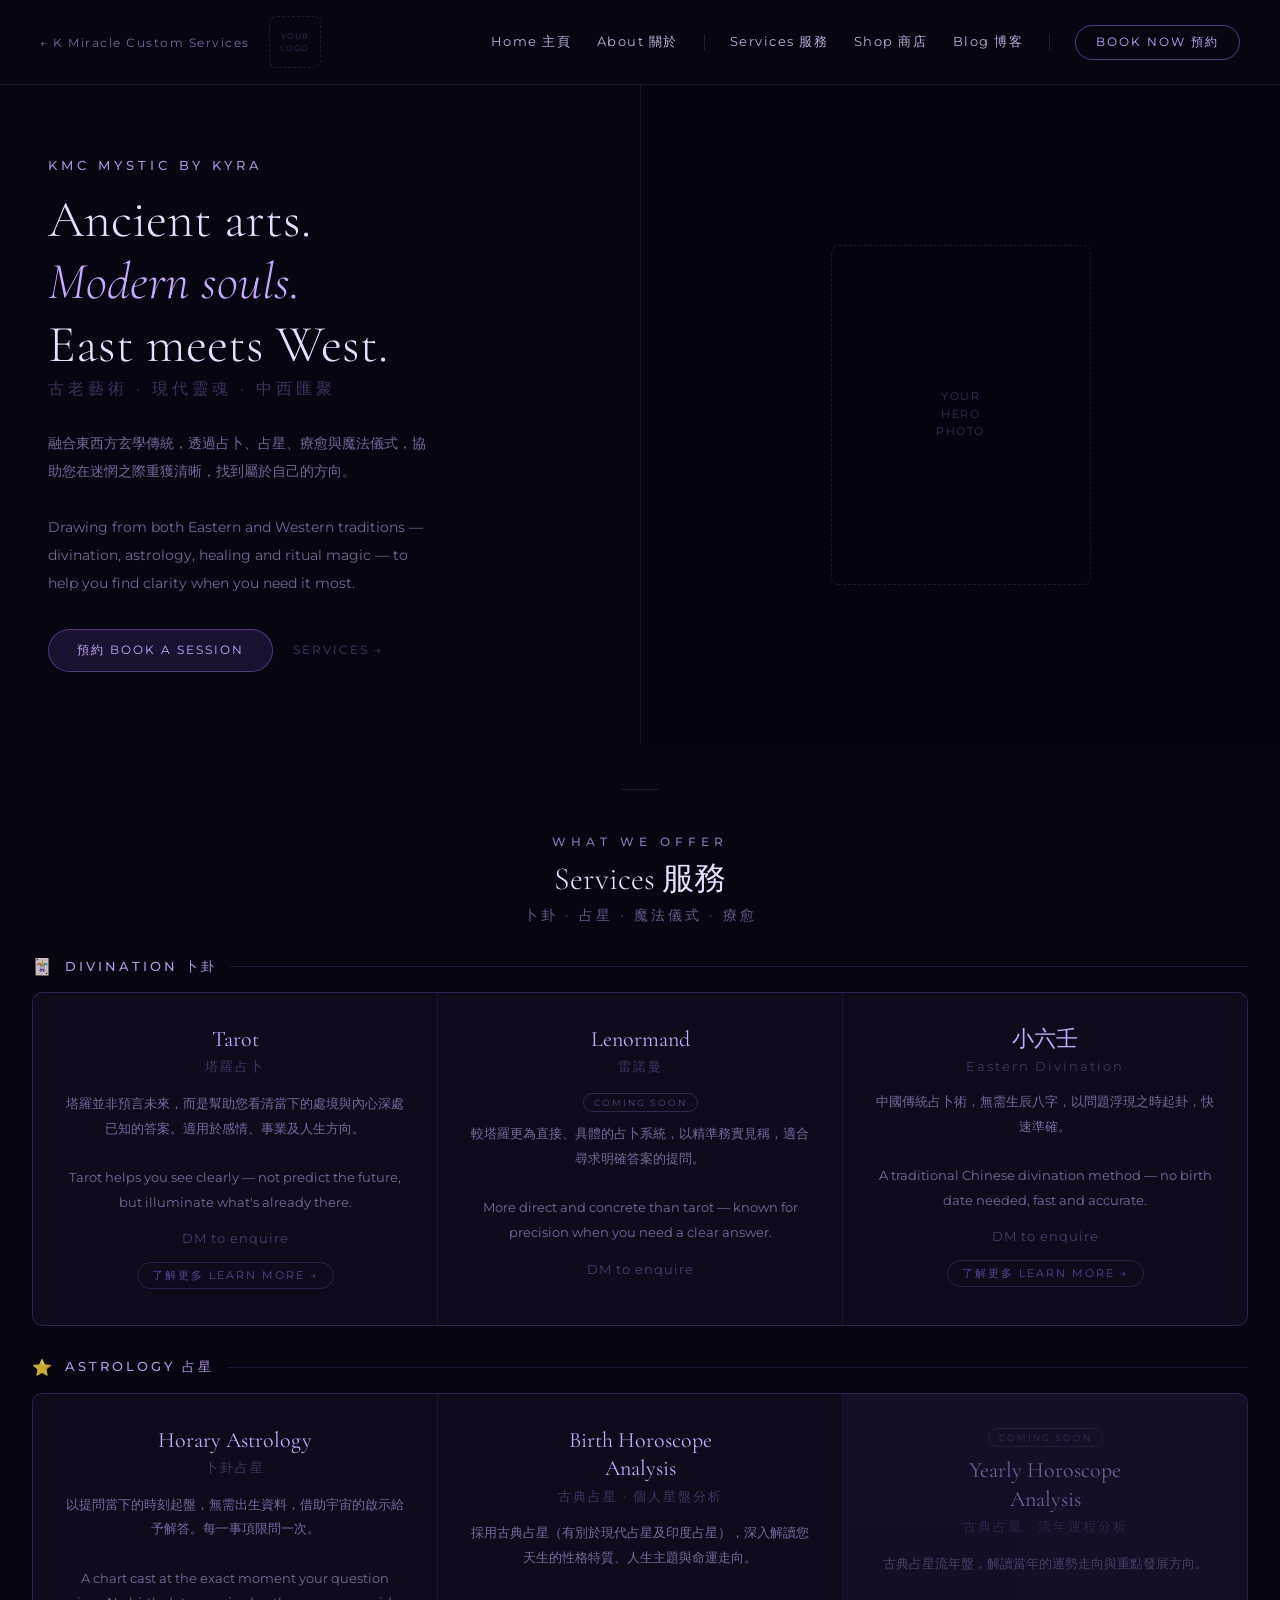
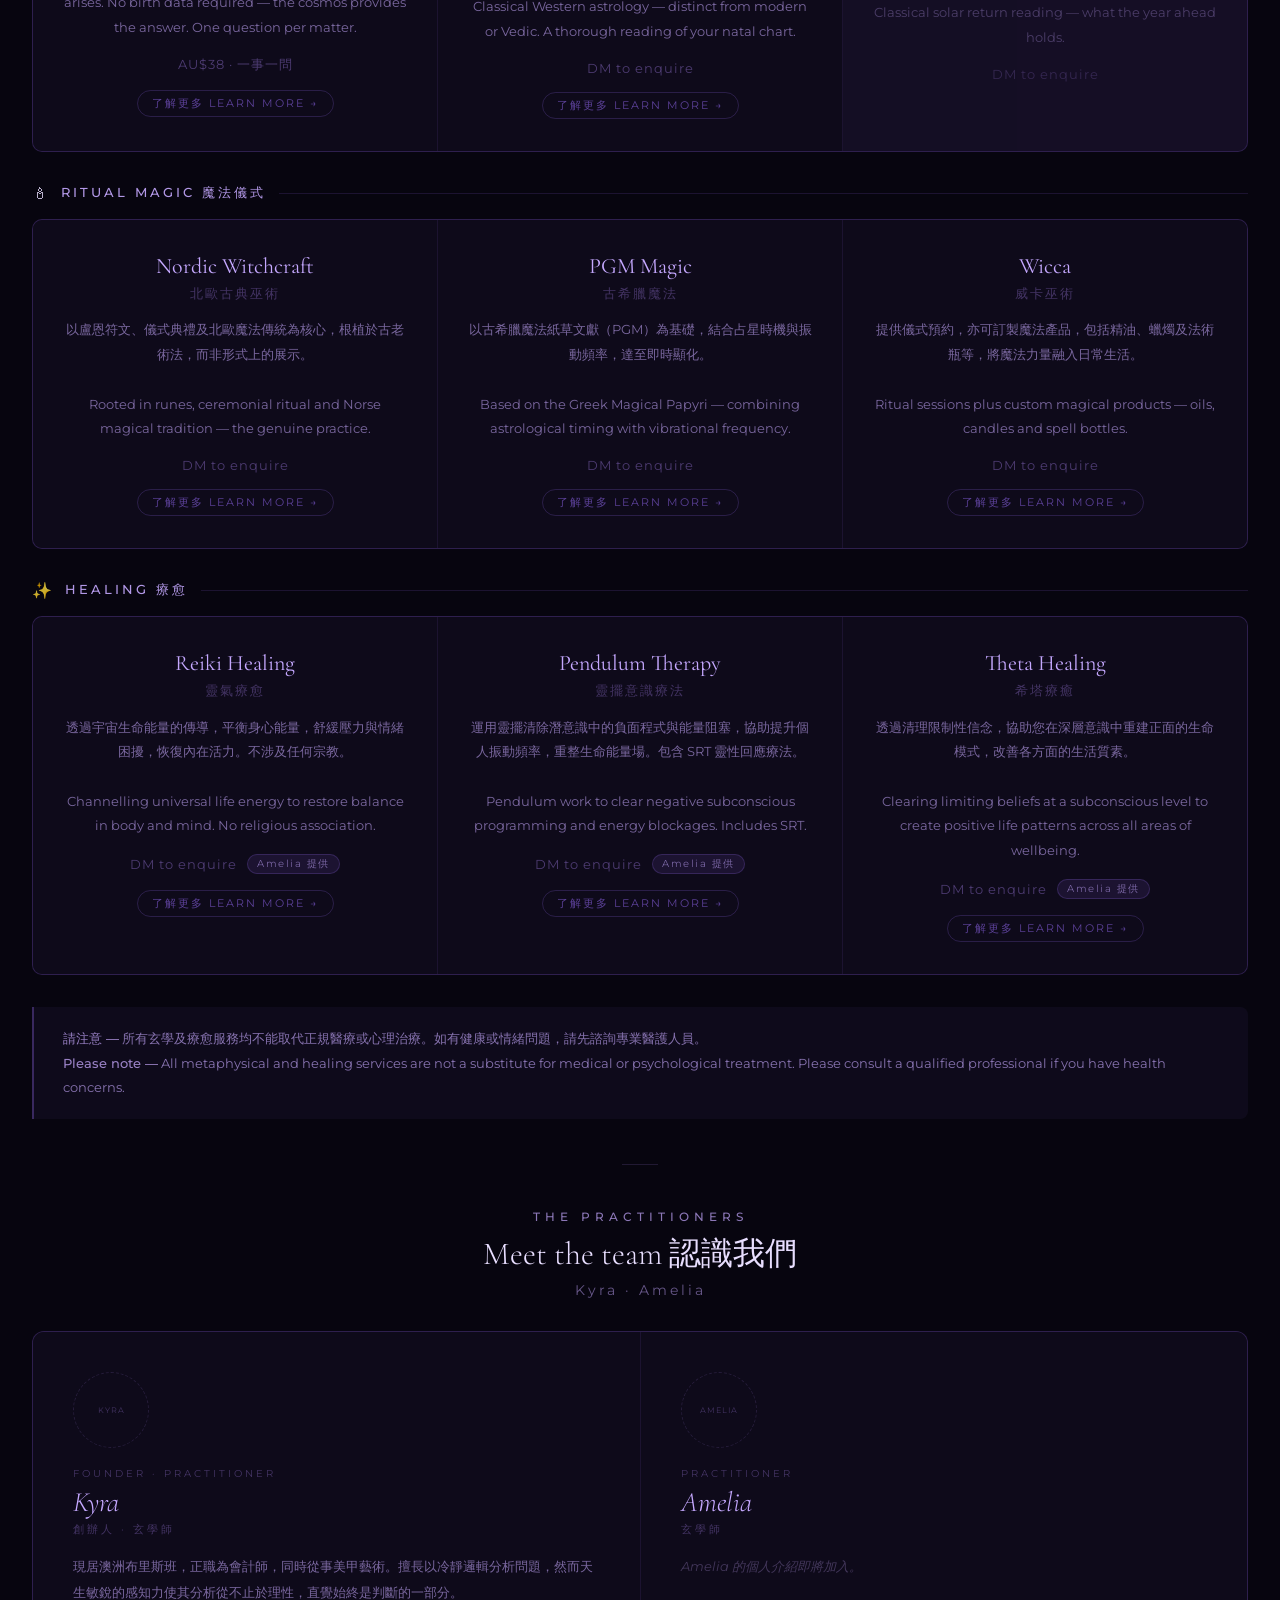
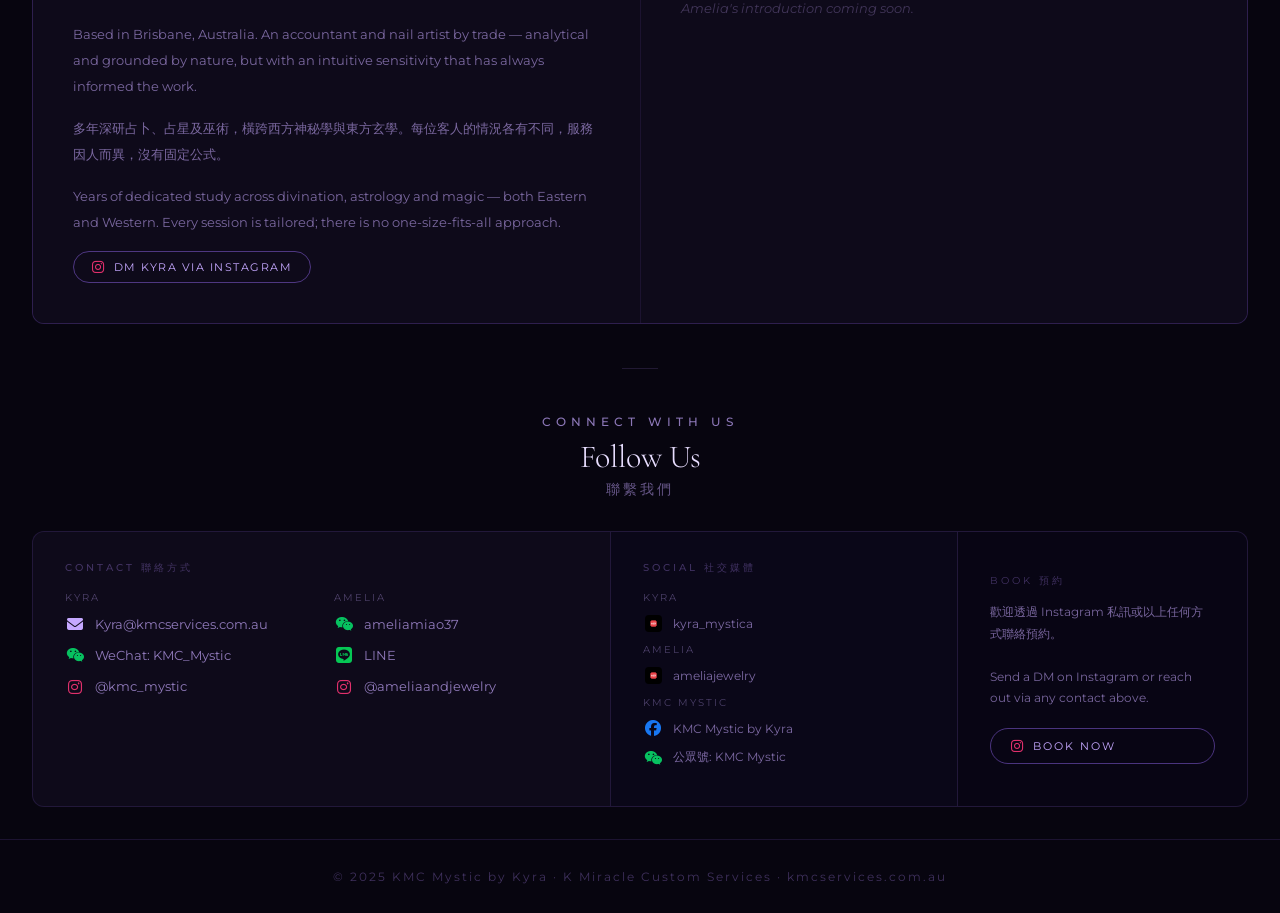
==== commit d5a7120b: "Add files via upload" ====
--- a/mystic/index.html
+++ b/mystic/index.html
@@ -1,314 +1,327 @@
 <!DOCTYPE html>
 <html lang="en">
 <head>
-  <meta charset="UTF-8" />
-  <meta name="viewport" content="width=device-width, initial-scale=1.0" />
+  <meta charset="UTF-8"/>
+  <meta name="viewport" content="width=device-width, initial-scale=1.0"/>
   <title>KMC Mystic by Kyra | K Miracle Custom Services</title>
-  <meta name="description" content="KMC Mystic by Kyra — Tarot, Astrology, Reiki Healing, Witchcraft and more. East meets West. Book via Instagram @KMC_Mystic." />
-  <link rel="stylesheet" href="../css/style.css" />
+  <link rel="stylesheet" href="https://cdnjs.cloudflare.com/ajax/libs/font-awesome/6.5.0/css/all.min.css"/>
+  <link rel="stylesheet" href="../css/style.css"/>
   <style>
-    body { background: var(--dark-bg); color: var(--dark-text); font-family: var(--font-sans); }
-
-    .nav { border-bottom: 0.5px solid var(--dark-border); }
-    .nav-back { color: var(--dark-dim); font-size: 13px; letter-spacing: 2px; }
-    .nav-logo-ph { border: 0.5px dashed var(--dark-dimmer); }
-    .nav-logo-ph span { color: var(--dark-dim); font-size: 9px; }
-    .nav-links { color: var(--dark-dim); display: flex; gap: 2rem; font-size: 13px; letter-spacing: 2px; }
-    .nav-links a { color: var(--dark-dim); }
-
-    .hero { display: grid; grid-template-columns: 1fr 1fr; min-height: 460px; }
-    .hero-left { padding: 4.5rem 3rem; display: flex; flex-direction: column; justify-content: center; }
-    .hero-tag { font-size: 13px; letter-spacing: 4px; color: var(--dark-dim); text-transform: uppercase; margin-bottom: 1rem; }
-    .hero-title { font-family: var(--font-serif); font-size: 52px; font-weight: 300; line-height: 1.2; color: var(--dark-text); margin-bottom: 0.3rem; }
-    .hero-title em { color: var(--dark-soft); font-style: italic; }
-    .hero-zh { font-size: 16px; letter-spacing: 4px; color: var(--dark-dim); margin-bottom: 1.8rem; }
-    .hero-desc { font-size: 14px; line-height: 2; color: var(--dark-muted); margin-bottom: 2rem; max-width: 380px; }
-    .btn-p { display: inline-block; font-size: 12px; letter-spacing: 2px; background: rgba(155,110,255,0.13); border: 0.5px solid rgba(155,110,255,0.4); color: var(--dark-soft); padding: 12px 28px; border-radius: var(--radius-pill); text-transform: uppercase; margin-right: 1rem; }
-    .btn-s { font-size: 12px; letter-spacing: 2px; color: var(--dark-dim); text-transform: uppercase; }
-    .hero-right { background: #05030d; display: flex; align-items: center; justify-content: center; border-left: 0.5px solid var(--dark-border); }
-    .img-ph { width: 260px; height: 340px; border: 0.5px dashed var(--dark-dimmer); border-radius: var(--radius-sm); display: flex; align-items: center; justify-content: center; }
-    .img-ph span { font-size: 11px; letter-spacing: 1.5px; color: var(--dark-dim); text-align: center; line-height: 1.6; }
-
-    .divider { background: var(--dark-dimmer); }
-    .sec-label { color: var(--dark-dim); font-size: 12px; }
-    .sec-title { color: var(--dark-text); font-size: 32px; }
-    .sec-zh { color: var(--dark-dim); font-size: 14px; }
-    .cat-label-text { color: var(--dark-dim); font-size: 12px; }
-    .cat-line { background: var(--dark-border); }
-
-    .svc-grid { display: grid; gap: 1px; background: var(--dark-border); border: 0.5px solid var(--dark-border); border-radius: 10px; overflow: hidden; }
-    .g3 { grid-template-columns: repeat(3, minmax(0,1fr)); }
-    .svc { padding: 2rem 1.8rem; background: var(--dark-card); text-align: center; transition: background 0.2s; }
-    .svc:hover { background: #130e22; }
-    .svc-name { font-family: var(--font-serif); font-size: 22px; color: var(--dark-soft); margin-bottom: 0.3rem; line-height: 1.3; }
-    .svc-name-zh { font-size: 13px; letter-spacing: 2px; color: var(--dark-dim); margin-bottom: 0.9rem; }
-    .svc-desc { font-size: 13px; line-height: 1.9; color: var(--dark-muted); margin-bottom: 1rem; }
-    .svc-price { font-size: 13px; color: var(--dark-dim); letter-spacing: 1px; margin-bottom: 1rem; }
-    .svc-link { display: inline-block; font-size: 11px; letter-spacing: 2px; color: rgba(155,110,255,0.55); border: 0.5px solid rgba(155,110,255,0.2); padding: 5px 14px; border-radius: var(--radius-pill); text-transform: uppercase; }
-    .badge-soon { color: rgba(180,140,255,0.45); border: 0.5px solid rgba(180,140,255,0.2); font-size: 10px; }
-    .svc.coming { opacity: 0.5; }
-
-    .about-grid { display: grid; grid-template-columns: 1fr 1fr; gap: 1px; background: var(--dark-border); margin: 0 2rem; border: 0.5px solid var(--dark-border); border-radius: var(--radius-md); overflow: hidden; }
-    .about-card { padding: 2.5rem; background: var(--dark-card); }
-    .about-img-ph { width: 80px; height: 80px; border: 0.5px dashed var(--dark-dimmer); border-radius: 50%; display: flex; align-items: center; justify-content: center; margin-bottom: 1.2rem; }
-    .about-img-ph span { font-size: 9px; letter-spacing: 1px; color: var(--dark-dim); text-align: center; line-height: 1.4; }
-    .about-role { font-size: 11px; letter-spacing: 3px; color: var(--dark-dim); text-transform: uppercase; margin-bottom: 0.3rem; }
-    .about-name { font-family: var(--font-serif); font-size: 32px; font-weight: 300; color: var(--dark-text); margin-bottom: 0.15rem; }
-    .about-name em { color: var(--dark-soft); font-style: italic; }
-    .about-name-zh { font-size: 12px; letter-spacing: 3px; color: var(--dark-dim); margin-bottom: 1.2rem; }
-    .about-text { font-size: 13px; line-height: 2; color: var(--dark-muted); }
-    .about-text p { margin-bottom: 1rem; }
-    .about-text p:last-child { margin-bottom: 0; }
-
-    .notice { margin: 0 2rem; padding: 1.2rem 1.8rem; border: 0.5px solid rgba(180,140,255,0.15); border-radius: var(--radius-sm); background: rgba(155,110,255,0.05); font-size: 13px; color: var(--dark-muted); line-height: 1.9; }
-    .notice strong { color: rgba(200,170,255,0.6); font-weight: 500; }
-
-    .contact-section { margin: 0 2rem; padding: 2.5rem; background: var(--dark-mid); border: 0.5px solid var(--dark-border); border-radius: var(--radius-md); display: grid; grid-template-columns: repeat(3, minmax(0,1fr)); gap: 2rem; }
-    .contact-col-title { font-size: 11px; letter-spacing: 3px; color: var(--dark-dim); text-transform: uppercase; margin-bottom: 1.2rem; }
-    .contact-item { font-size: 13px; color: var(--dark-muted); margin-bottom: 0.6rem; line-height: 1.8; }
-
-    .ig-section { text-align: center; padding: 3rem 2rem; }
-    .ig-handle { font-family: var(--font-serif); font-size: 26px; font-weight: 300; color: var(--dark-soft); margin: 0.6rem 0; }
-    .ig-desc { font-size: 14px; color: var(--dark-muted); line-height: 1.9; }
-    .ig-btn { display: inline-flex; align-items: center; gap: 8px; font-size: 12px; letter-spacing: 2px; color: var(--dark-dim); border: 0.5px solid var(--dark-dimmer); padding: 12px 28px; border-radius: var(--radius-pill); text-transform: uppercase; margin-top: 1.2rem; }
-
-    .site-footer { border-top: 0.5px solid var(--dark-border); color: var(--dark-dim); font-size: 12px; }
+    @import url('https://fonts.googleapis.com/css2?family=Cormorant+Garamond:ital,wght@0,300;0,400;1,300&family=Montserrat:wght@300;400;500&display=swap');
+    *{box-sizing:border-box;margin:0;padding:0;}
+    :root{
+      --bg:#07050f;--card:#0e0a1a;--mid:#110d1f;
+      --soft:#c5a8ff;--dim:rgba(180,140,255,0.38);--dimmer:rgba(180,140,255,0.15);
+      --text:#e8deff;--muted:rgba(200,170,255,0.58);--faint:rgba(180,140,255,0.32);
+      --border:rgba(155,110,255,0.14);
+      --serif:'Cormorant Garamond',serif;--sans:'Montserrat',sans-serif;
+    }
+    body{font-family:var(--sans);background:var(--bg);color:var(--text);}
+    a{text-decoration:none;color:inherit;}
+    nav{display:flex;justify-content:space-between;align-items:center;padding:1rem 2.5rem;border-bottom:0.5px solid var(--border);}
+    .nav-left{display:flex;align-items:center;gap:1.2rem;}
+    .nav-back{font-size:12px;letter-spacing:1.5px;color:rgba(197,168,255,0.6);}
+    .nav-logo-ph{width:52px;height:52px;border:0.5px dashed var(--dimmer);border-radius:8px;display:flex;align-items:center;justify-content:center;}
+    .nav-logo-ph span{font-size:8px;letter-spacing:1px;color:var(--faint);text-align:center;line-height:1.5;}
+    .nav-links{display:flex;align-items:center;gap:1.6rem;}
+    .nav-links a{font-size:13px;letter-spacing:1.5px;color:rgba(220,200,255,0.85);}
+    .nav-sep{width:0.5px;height:16px;background:rgba(155,110,255,0.2);}
+    .nav-book{color:var(--soft)!important;border:1px solid rgba(155,110,255,0.5)!important;padding:8px 20px;border-radius:24px;text-transform:uppercase;font-size:12px!important;letter-spacing:2px!important;}
+    .hero{display:grid;grid-template-columns:1fr 1fr;min-height:460px;}
+    .hero-left{padding:4.5rem 3rem;display:flex;flex-direction:column;justify-content:center;}
+    .hero-tag{font-size:13px;letter-spacing:4px;color:rgba(197,168,255,0.85);text-transform:uppercase;margin-bottom:1rem;font-weight:500;}
+    .hero-title{font-family:var(--serif);font-size:52px;font-weight:300;line-height:1.2;color:var(--text);margin-bottom:.2rem;}
+    .hero-title em{color:var(--soft);font-style:italic;}
+    .hero-zh{font-size:16px;letter-spacing:4px;color:var(--faint);margin-bottom:1.8rem;}
+    .hero-desc{font-size:14px;line-height:2;color:var(--muted);margin-bottom:2rem;max-width:380px;}
+    .btn-p{display:inline-block;font-size:12px;letter-spacing:2px;background:rgba(155,110,255,0.13);border:0.5px solid rgba(155,110,255,0.4);color:var(--soft);padding:12px 28px;border-radius:24px;text-transform:uppercase;margin-right:1rem;}
+    .btn-s{font-size:12px;letter-spacing:2px;color:var(--dim);text-transform:uppercase;}
+    .hero-right{background:#05030d;display:flex;align-items:center;justify-content:center;border-left:0.5px solid var(--border);}
+    .img-ph{width:260px;height:340px;border:0.5px dashed var(--dimmer);border-radius:8px;display:flex;align-items:center;justify-content:center;}
+    .img-ph span{font-size:11px;letter-spacing:1.5px;color:var(--faint);text-align:center;line-height:1.6;}
+    .divider{width:36px;height:0.5px;background:var(--dimmer);margin:2.8rem auto;}
+    .sec-label{text-align:center;font-size:12px;letter-spacing:5px;color:rgba(197,168,255,0.7);text-transform:uppercase;margin-bottom:.5rem;font-weight:500;}
+    .sec-title{text-align:center;font-family:var(--serif);font-size:32px;font-weight:300;color:var(--text);margin-bottom:.3rem;}
+    .sec-zh{text-align:center;font-size:14px;letter-spacing:3px;color:rgba(197,168,255,0.5);margin-bottom:2rem;}
+    .cat-wrap{margin:0 2rem 2rem;}
+    .cat-header{display:flex;align-items:center;gap:.8rem;margin-bottom:1rem;}
+    .cat-icon{font-size:16px;opacity:.8;}
+    .cat-label-text{font-size:13px;letter-spacing:3px;color:rgba(197,168,255,.9);text-transform:uppercase;font-weight:500;white-space:nowrap;}
+    .cat-line{flex:1;height:.5px;background:var(--border);}
+    .svc-grid{display:grid;gap:1px;background:var(--border);border:.5px solid var(--border);border-radius:10px;overflow:hidden;}
+    .g3{grid-template-columns:repeat(3,minmax(0,1fr));}
+    .svc{padding:2rem 1.8rem;background:var(--card);text-align:center;transition:background .2s;}
+    .svc:hover{background:#130e22;}
+    .svc.coming{opacity:.5;}
+    .svc-name{font-family:var(--serif);font-size:22px;color:var(--soft);margin-bottom:.3rem;line-height:1.3;}
+    .svc-name-zh{font-size:13px;letter-spacing:2px;color:var(--faint);margin-bottom:.9rem;}
+    .svc-desc{font-size:13px;line-height:1.9;color:var(--muted);margin-bottom:1rem;}
+    .svc-price-row{display:flex;align-items:center;justify-content:center;gap:.6rem;margin-bottom:1rem;flex-wrap:wrap;}
+    .svc-price{font-size:13px;color:var(--dim);letter-spacing:1px;}
+    .amelia-tag{font-size:10px;letter-spacing:1.5px;color:rgba(197,168,255,.55);background:rgba(155,110,255,.1);border:.5px solid rgba(155,110,255,.2);padding:2px 9px;border-radius:10px;}
+    .svc-link{display:inline-block;font-size:11px;letter-spacing:2px;color:rgba(155,110,255,.55);border:.5px solid rgba(155,110,255,.2);padding:5px 14px;border-radius:20px;text-transform:uppercase;}
+    .badge{display:inline-block;font-size:9px;letter-spacing:2px;color:rgba(180,140,255,.45);border:.5px solid rgba(180,140,255,.2);padding:3px 10px;border-radius:12px;text-transform:uppercase;margin-bottom:.6rem;}
+    .notice{margin:0 2rem;padding:1.2rem 1.8rem;border-left:2px solid rgba(155,110,255,.3);background:rgba(155,110,255,.05);font-size:13px;color:rgba(200,170,255,.65);line-height:1.9;border-radius:0 8px 8px 0;}
+    .notice strong{color:rgba(200,170,255,.75);font-weight:500;}
+    .about-grid{display:grid;grid-template-columns:1fr 1fr;gap:1px;background:var(--border);margin:0 2rem;border:.5px solid var(--border);border-radius:12px;overflow:hidden;}
+    .about-card{padding:2.5rem;background:var(--card);}
+    .about-img-ph{width:76px;height:76px;border:.5px dashed var(--dimmer);border-radius:50%;display:flex;align-items:center;justify-content:center;margin-bottom:1.2rem;}
+    .about-img-ph span{font-size:8px;letter-spacing:1px;color:var(--faint);text-align:center;line-height:1.4;}
+    .about-role{font-size:10px;letter-spacing:3px;color:var(--faint);text-transform:uppercase;margin-bottom:.3rem;}
+    .about-name{font-family:var(--serif);font-size:28px;font-weight:300;color:var(--text);margin-bottom:.15rem;}
+    .about-name em{color:var(--soft);font-style:italic;}
+    .about-name-zh{font-size:11px;letter-spacing:3px;color:var(--faint);margin-bottom:1rem;}
+    .about-text{font-size:13px;line-height:2;color:var(--muted);}
+    .about-text p{margin-bottom:1rem;}
+    .about-text p:last-child{margin-bottom:0;}
+    .dm-btn{display:inline-flex;align-items:center;gap:8px;font-size:11px;letter-spacing:1.5px;color:var(--soft);border:.5px solid rgba(155,110,255,.45);padding:8px 18px;border-radius:20px;text-transform:uppercase;margin-top:1rem;}
+    .dm-btn i{font-size:14px;color:#E1306C;}
+    .ci{display:flex;align-items:center;gap:10px;font-size:13px;color:rgba(200,170,255,.7);margin-bottom:.65rem;line-height:1.6;}
+    .bi{width:20px;height:20px;display:flex;align-items:center;justify-content:center;flex-shrink:0;}
+    .bi i{font-size:16px;}
+    .bi img{width:17px;height:17px;border-radius:4px;object-fit:cover;}
+    .fa-instagram{color:#E1306C;}.fa-facebook{color:#1877F2;}.fa-weixin{color:#07C160;}.fa-line{color:#06C755;}.fa-envelope{color:var(--soft);}
+    .follow-block{background:var(--card);border:.5px solid var(--border);border-radius:12px;overflow:hidden;}
+    .follow-grid{display:grid;grid-template-columns:2fr 1.2fr 1fr;gap:1px;background:var(--border);}
+    .follow-col{padding:1.8rem 2rem;background:var(--card);}
+    .follow-col.social-col{background:#0a0718;}
+    .follow-col.book-col{background:#080514;display:flex;flex-direction:column;justify-content:center;}
+    .col-title{font-size:10px;letter-spacing:3px;color:var(--faint);text-transform:uppercase;margin-bottom:1rem;font-weight:500;}
+    .contact-sub-grid{display:grid;grid-template-columns:1fr 1fr;gap:0 1.5rem;}
+    .sub-label{font-size:10px;letter-spacing:2px;color:rgba(197,168,255,.35);text-transform:uppercase;margin-bottom:.6rem;display:block;}
+    .si{display:flex;align-items:center;gap:10px;font-size:12px;color:rgba(200,170,255,.6);margin-bottom:.6rem;}
+    .book-label{font-size:10px;letter-spacing:3px;color:var(--faint);text-transform:uppercase;margin-bottom:.8rem;}
+    .book-desc{font-size:12px;color:var(--muted);line-height:1.8;margin-bottom:1.2rem;}
+    .book-btn{display:inline-flex;align-items:center;gap:8px;font-size:11px;letter-spacing:2px;color:var(--soft);border:1px solid rgba(155,110,255,.45);padding:10px 20px;border-radius:20px;text-transform:uppercase;}
+    .book-btn i{font-size:14px;color:#E1306C;}
+    footer{text-align:center;padding:1.8rem;border-top:.5px solid var(--border);font-size:12px;letter-spacing:2px;color:var(--faint);}
   </style>
 </head>
 <body>
 
-  <nav class="nav">
+<nav>
+  <div class="nav-left">
     <a class="nav-back" href="../">← K Miracle Custom Services</a>
     <div class="nav-logo-ph"><span>YOUR<br>LOGO</span></div>
-    <div class="nav-links">
-      <a href="#services">Services 服務</a>
-      <a href="#about">About 關於</a>
-      <a href="#book">Book 預約</a>
-      <a href="#">EN | 中文</a>
-    </div>
-  </nav>
-
-  <main>
-    <section class="hero">
-      <div class="hero-left">
-        <div class="hero-tag">KMC Mystic by Kyra</div>
-        <h1 class="hero-title">Ancient arts.<br><em>Modern souls.</em><br>East meets West.</h1>
-        <div class="hero-zh">古老藝術 · 現代靈魂 · 中西匯聚</div>
-        <p class="hero-desc">
-          融合東西方玄學傳統，透過占卜、占星、療愈與魔法儀式，協助您在迷惘之際重獲清晰，找到屬於自己的方向。<br><br>
-          Drawing from both Eastern and Western traditions — divination, astrology, healing and ritual magic — to help you find clarity when you need it most.
-        </p>
-        <div>
-          <a class="btn-p" href="https://www.instagram.com/KMC_Mystic" target="_blank">預約 Book a Session</a>
-          <a class="btn-s" href="#services">Services →</a>
-        </div>
-      </div>
-      <div class="hero-right">
-        <div class="img-ph"><span>YOUR<br>HERO<br>PHOTO</span></div>
-      </div>
-    </section>
-
-    <div class="divider"></div>
-
-    <section id="services">
-      <div class="sec-label">What we offer</div>
-      <div class="sec-title">Services 服務</div>
-      <div class="sec-zh">卜卦 · 占星 · 魔法儀式 · 療愈</div>
-
-      <div class="cat-wrap">
-        <div class="cat-header">
-          <span class="cat-icon">🃏</span>
-          <span class="cat-label-text">Divination 卜卦</span>
-          <div class="cat-line"></div>
-        </div>
-        <div class="svc-grid g3">
-          <div class="svc">
-            <div class="svc-name">Tarot</div>
-            <div class="svc-name-zh">塔羅占卜</div>
-            <p class="svc-desc">塔羅並非預言未來，而是幫助您看清當下的處境與內心深處已知的答案。適用於感情、事業及人生方向。<br><br>Tarot helps you see clearly — not predict the future, but illuminate what's already there.</p>
-            <div class="svc-price">DM to enquire</div>
-            <a class="svc-link" href="tarot.html">了解更多 Learn more →</a>
+  </div>
+  <div class="nav-links">
+    <a href="index.html">Home 主頁</a>
+    <a href="#about">About 關於</a>
+    <div class="nav-sep"></div>
+    <a href="#services">Services 服務</a>
+    <a href="#">Shop 商店</a>
+    <a href="#">Blog 博客</a>
+    <div class="nav-sep"></div>
+    <a class="nav-book" href="https://www.instagram.com/KMC_Mystic" target="_blank">Book Now 預約</a>
+  </div>
+</nav>
+
+<main>
+  <section class="hero">
+    <div class="hero-left">
+      <div class="hero-tag">KMC Mystic by Kyra</div>
+      <h1 class="hero-title">Ancient arts.<br><em>Modern souls.</em><br>East meets West.</h1>
+      <div class="hero-zh">古老藝術 · 現代靈魂 · 中西匯聚</div>
+      <p class="hero-desc">融合東西方玄學傳統，透過占卜、占星、療愈與魔法儀式，協助您在迷惘之際重獲清晰，找到屬於自己的方向。<br><br>Drawing from both Eastern and Western traditions — divination, astrology, healing and ritual magic — to help you find clarity when you need it most.</p>
+      <div>
+        <a class="btn-p" href="https://www.instagram.com/KMC_Mystic" target="_blank">預約 Book a Session</a>
+        <a class="btn-s" href="#services">Services →</a>
+      </div>
+    </div>
+    <div class="hero-right">
+      <div class="img-ph"><span>YOUR<br>HERO<br>PHOTO</span></div>
+    </div>
+  </section>
+
+  <div class="divider"></div>
+
+  <section id="services">
+    <div class="sec-label">What we offer</div>
+    <div class="sec-title">Services 服務</div>
+    <div class="sec-zh">卜卦 · 占星 · 魔法儀式 · 療愈</div>
+
+    <div class="cat-wrap">
+      <div class="cat-header"><span class="cat-icon">🃏</span><span class="cat-label-text">Divination 卜卦</span><div class="cat-line"></div></div>
+      <div class="svc-grid g3">
+        <div class="svc">
+          <div class="svc-name">Tarot</div><div class="svc-name-zh">塔羅占卜</div>
+          <p class="svc-desc">塔羅並非預言未來，而是幫助您看清當下的處境與內心深處已知的答案。適用於感情、事業及人生方向。<br><br>Tarot helps you see clearly — not predict the future, but illuminate what's already there.</p>
+          <div class="svc-price-row"><span class="svc-price">DM to enquire</span></div>
+          <a class="svc-link" href="tarot.html">了解更多 Learn more →</a>
+        </div>
+        <div class="svc">
+          <div class="svc-name">Lenormand</div><div class="svc-name-zh">雷諾曼</div>
+          <div class="badge">Coming Soon</div>
+          <p class="svc-desc">較塔羅更為直接、具體的占卜系統，以精準務實見稱，適合尋求明確答案的提問。<br><br>More direct and concrete than tarot — known for precision when you need a clear answer.</p>
+          <div class="svc-price-row"><span class="svc-price">DM to enquire</span></div>
+        </div>
+        <div class="svc">
+          <div class="svc-name">小六壬</div><div class="svc-name-zh">Eastern Divination</div>
+          <p class="svc-desc">中國傳統占卜術，無需生辰八字，以問題浮現之時起卦，快速準確。<br><br>A traditional Chinese divination method — no birth date needed, fast and accurate.</p>
+          <div class="svc-price-row"><span class="svc-price">DM to enquire</span></div>
+          <a class="svc-link" href="liu-ren.html">了解更多 Learn more →</a>
+        </div>
+      </div>
+    </div>
+
+    <div class="cat-wrap">
+      <div class="cat-header"><span class="cat-icon">⭐</span><span class="cat-label-text">Astrology 占星</span><div class="cat-line"></div></div>
+      <div class="svc-grid g3">
+        <div class="svc">
+          <div class="svc-name">Horary Astrology</div><div class="svc-name-zh">卜卦占星</div>
+          <p class="svc-desc">以提問當下的時刻起盤，無需出生資料，借助宇宙的啟示給予解答。每一事項限問一次。<br><br>A chart cast at the exact moment your question arises. No birth data required — the cosmos provides the answer. One question per matter.</p>
+          <div class="svc-price-row"><span class="svc-price">AU$38 · 一事一問</span></div>
+          <a class="svc-link" href="horary.html">了解更多 Learn more →</a>
+        </div>
+        <div class="svc">
+          <div class="svc-name">Birth Horoscope<br>Analysis</div><div class="svc-name-zh">古典占星 · 個人星盤分析</div>
+          <p class="svc-desc">採用古典占星（有別於現代占星及印度占星），深入解讀您天生的性格特質、人生主題與命運走向。<br><br>Classical Western astrology — distinct from modern or Vedic. A thorough reading of your natal chart.</p>
+          <div class="svc-price-row"><span class="svc-price">DM to enquire</span></div>
+          <a class="svc-link" href="natal.html">了解更多 Learn more →</a>
+        </div>
+        <div class="svc coming">
+          <div class="badge">Coming Soon</div>
+          <div class="svc-name">Yearly Horoscope<br>Analysis</div><div class="svc-name-zh">古典占星 · 流年運程分析</div>
+          <p class="svc-desc">古典占星流年盤，解讀當年的運勢走向與重點發展方向。<br><br>Classical solar return reading — what the year ahead holds.</p>
+          <div class="svc-price-row"><span class="svc-price">DM to enquire</span></div>
+        </div>
+      </div>
+    </div>
+
+    <div class="cat-wrap">
+      <div class="cat-header"><span class="cat-icon">🕯</span><span class="cat-label-text">Ritual Magic 魔法儀式</span><div class="cat-line"></div></div>
+      <div class="svc-grid g3">
+        <div class="svc">
+          <div class="svc-name">Nordic Witchcraft</div><div class="svc-name-zh">北歐古典巫術</div>
+          <p class="svc-desc">以盧恩符文、儀式典禮及北歐魔法傳統為核心，根植於古老術法，而非形式上的展示。<br><br>Rooted in runes, ceremonial ritual and Norse magical tradition — the genuine practice.</p>
+          <div class="svc-price-row"><span class="svc-price">DM to enquire</span></div>
+          <a class="svc-link" href="nordic.html">了解更多 Learn more →</a>
+        </div>
+        <div class="svc">
+          <div class="svc-name">PGM Magic</div><div class="svc-name-zh">古希臘魔法</div>
+          <p class="svc-desc">以古希臘魔法紙草文獻（PGM）為基礎，結合占星時機與振動頻率，達至即時顯化。<br><br>Based on the Greek Magical Papyri — combining astrological timing with vibrational frequency.</p>
+          <div class="svc-price-row"><span class="svc-price">DM to enquire</span></div>
+          <a class="svc-link" href="pgm.html">了解更多 Learn more →</a>
+        </div>
+        <div class="svc">
+          <div class="svc-name">Wicca</div><div class="svc-name-zh">威卡巫術</div>
+          <p class="svc-desc">提供儀式預約，亦可訂製魔法產品，包括精油、蠟燭及法術瓶等，將魔法力量融入日常生活。<br><br>Ritual sessions plus custom magical products — oils, candles and spell bottles.</p>
+          <div class="svc-price-row"><span class="svc-price">DM to enquire</span></div>
+          <a class="svc-link" href="wicca.html">了解更多 Learn more →</a>
+        </div>
+      </div>
+    </div>
+
+    <div class="cat-wrap">
+      <div class="cat-header"><span class="cat-icon">✨</span><span class="cat-label-text">Healing 療愈</span><div class="cat-line"></div></div>
+      <div class="svc-grid g3">
+        <div class="svc">
+          <div class="svc-name">Reiki Healing</div><div class="svc-name-zh">靈氣療愈</div>
+          <p class="svc-desc">透過宇宙生命能量的傳導，平衡身心能量，舒緩壓力與情緒困擾，恢復內在活力。不涉及任何宗教。<br><br>Channelling universal life energy to restore balance in body and mind. No religious association.</p>
+          <div class="svc-price-row"><span class="svc-price">DM to enquire</span><span class="amelia-tag">Amelia 提供</span></div>
+          <a class="svc-link" href="reiki.html">了解更多 Learn more →</a>
+        </div>
+        <div class="svc">
+          <div class="svc-name">Pendulum Therapy</div><div class="svc-name-zh">靈擺意識療法</div>
+          <p class="svc-desc">運用靈擺清除潛意識中的負面程式與能量阻塞，協助提升個人振動頻率，重整生命能量場。包含 SRT 靈性回應療法。<br><br>Pendulum work to clear negative subconscious programming and energy blockages. Includes SRT.</p>
+          <div class="svc-price-row"><span class="svc-price">DM to enquire</span><span class="amelia-tag">Amelia 提供</span></div>
+          <a class="svc-link" href="pendulum.html">了解更多 Learn more →</a>
+        </div>
+        <div class="svc">
+          <div class="svc-name">Theta Healing</div><div class="svc-name-zh">希塔療癒</div>
+          <p class="svc-desc">透過清理限制性信念，協助您在深層意識中重建正面的生命模式，改善各方面的生活質素。<br><br>Clearing limiting beliefs at a subconscious level to create positive life patterns across all areas of wellbeing.</p>
+          <div class="svc-price-row"><span class="svc-price">DM to enquire</span><span class="amelia-tag">Amelia 提供</span></div>
+          <a class="svc-link" href="theta.html">了解更多 Learn more →</a>
+        </div>
+      </div>
+    </div>
+
+    <div class="notice" style="margin-bottom:2rem;">
+      <strong>請注意 —</strong> 所有玄學及療愈服務均不能取代正規醫療或心理治療。如有健康或情緒問題，請先諮詢專業醫護人員。<br>
+      <strong>Please note —</strong> All metaphysical and healing services are not a substitute for medical or psychological treatment. Please consult a qualified professional if you have health concerns.
+    </div>
+  </section>
+
+  <div class="divider"></div>
+
+  <section id="about">
+    <div class="sec-label">The practitioners</div>
+    <div class="sec-title">Meet the team 認識我們</div>
+    <div class="sec-zh">Kyra · Amelia</div>
+    <div class="about-grid">
+      <div class="about-card">
+        <div class="about-img-ph"><span>KYRA</span></div>
+        <div class="about-role">Founder · Practitioner</div>
+        <div class="about-name"><em>Kyra</em></div>
+        <div class="about-name-zh">創辦人 · 玄學師</div>
+        <div class="about-text">
+          <p>現居澳洲布里斯班，正職為會計師，同時從事美甲藝術。擅長以冷靜邏輯分析問題，然而天生敏銳的感知力使其分析從不止於理性，直覺始終是判斷的一部分。</p>
+          <p>Based in Brisbane, Australia. An accountant and nail artist by trade — analytical and grounded by nature, but with an intuitive sensitivity that has always informed the work.</p>
+          <p>多年深研占卜、占星及巫術，橫跨西方神秘學與東方玄學。每位客人的情況各有不同，服務因人而異，沒有固定公式。</p>
+          <p>Years of dedicated study across divination, astrology and magic — both Eastern and Western. Every session is tailored; there is no one-size-fits-all approach.</p>
+        </div>
+        <a class="dm-btn" href="https://www.instagram.com/kmc_mystic/" target="_blank"><i class="fa-brands fa-instagram"></i>DM Kyra via Instagram</a>
+      </div>
+      <div class="about-card">
+        <div class="about-img-ph"><span>AMELIA</span></div>
+        <div class="about-role">Practitioner</div>
+        <div class="about-name"><em>Amelia</em></div>
+        <div class="about-name-zh">玄學師</div>
+        <div class="about-text">
+          <p style="color:rgba(200,170,255,0.28);font-style:italic;">Amelia 的個人介紹即將加入。</p>
+          <p style="color:rgba(200,170,255,0.28);font-style:italic;">Amelia's introduction coming soon.</p>
+        </div>
+      </div>
+    </div>
+  </section>
+
+  <div class="divider"></div>
+
+  <div style="padding:0 2rem;">
+    <div class="sec-label">Connect with us</div>
+    <div class="sec-title">Follow Us</div>
+    <div class="sec-zh">聯繫我們</div>
+  </div>
+  <div style="margin:0 2rem 2rem;">
+    <div class="follow-block">
+      <div class="follow-grid">
+        <div class="follow-col">
+          <div class="col-title">Contact 聯絡方式</div>
+          <div class="contact-sub-grid">
+            <div>
+              <span class="sub-label">Kyra</span>
+              <a class="ci" href="mailto:Kyra@kmcservices.com.au"><span class="bi"><i class="fa-solid fa-envelope"></i></span>Kyra@kmcservices.com.au</a>
+              <div class="ci"><span class="bi"><i class="fa-brands fa-weixin"></i></span>WeChat: KMC_Mystic</div>
+              <a class="ci" href="https://www.instagram.com/kmc_mystic/" target="_blank"><span class="bi"><i class="fa-brands fa-instagram"></i></span>@kmc_mystic</a>
+            </div>
+            <div>
+              <span class="sub-label">Amelia</span>
+              <div class="ci"><span class="bi"><i class="fa-brands fa-weixin"></i></span>ameliamiao37</div>
+              <a class="ci" href="https://line.me/ti/p/J6MpvJ4Krr" target="_blank"><span class="bi"><i class="fa-brands fa-line"></i></span>LINE</a>
+              <a class="ci" href="https://www.instagram.com/ameliaandjewelry/" target="_blank"><span class="bi"><i class="fa-brands fa-instagram"></i></span>@ameliaandjewelry</a>
+            </div>
           </div>
-          <div class="svc">
-            <div class="svc-name">Lenormand</div>
-            <div class="svc-name-zh">盧諾牌</div>
-            <div class="badge badge-soon">Coming Soon</div>
-            <p class="svc-desc">較塔羅更為直接、具體的占卜系統，以精準務實見稱，適合尋求明確答案的提問。<br><br>More direct and concrete than tarot — known for precision when you need a clear answer.</p>
-            <div class="svc-price">DM to enquire</div>
-          </div>
-          <div class="svc">
-            <div class="svc-name">小六壬</div>
-            <div class="svc-name-zh">Eastern Divination</div>
-            <p class="svc-desc">中國傳統占卜術，無需生辰八字，以問題浮現之時起卦，快速準確。<br><br>A traditional Chinese divination method — no birth date needed, fast and accurate.</p>
-            <div class="svc-price">DM to enquire</div>
-            <a class="svc-link" href="liu-ren.html">了解更多 Learn more →</a>
-          </div>
-        </div>
-      </div>
-
-      <div class="cat-wrap">
-        <div class="cat-header">
-          <span class="cat-icon">⭐</span>
-          <span class="cat-label-text">Astrology 占星</span>
-          <div class="cat-line"></div>
-        </div>
-        <div class="svc-grid g3">
-          <div class="svc">
-            <div class="svc-name">Horary Astrology</div>
-            <div class="svc-name-zh">卜卦占星</div>
-            <p class="svc-desc">以提問當下的時刻起盤，無需出生資料，針對單一問題給予全面解答。每位客人限問一題。<br><br>A chart cast at the exact moment you ask. No birth data required. One question per client.</p>
-            <div class="svc-price">AU$38 · 一客一問</div>
-            <a class="svc-link" href="horary.html">了解更多 Learn more →</a>
-          </div>
-          <div class="svc">
-            <div class="svc-name">Classical Astrology<br>Natal Chart</div>
-            <div class="svc-name-zh">古典占星 · 本命盤</div>
-            <p class="svc-desc">採用古典占星（有別於現代占星及印度占星），深入解讀您天生的性格特質、人生主題與命運走向。<br><br>Classical Western astrology — distinct from modern or Vedic. A thorough reading of your natal chart.</p>
-            <div class="svc-price">DM to enquire</div>
-            <a class="svc-link" href="natal.html">了解更多 Learn more →</a>
-          </div>
-          <div class="svc coming">
-            <div class="badge badge-soon">Coming Soon</div>
-            <div class="svc-name">Classical Astrology<br>Solar Return</div>
-            <div class="svc-name-zh">古典占星 · 流年盤</div>
-            <p class="svc-desc">古典占星流年盤，解讀當年的運勢走向與重點發展方向。<br><br>Classical solar return reading — what the year ahead holds.</p>
-            <div class="svc-price">DM to enquire</div>
-          </div>
-        </div>
-      </div>
-
-      <div class="cat-wrap">
-        <div class="cat-header">
-          <span class="cat-icon">🕯</span>
-          <span class="cat-label-text">Ritual Magic 魔法儀式</span>
-          <div class="cat-line"></div>
-        </div>
-        <div class="svc-grid g3">
-          <div class="svc">
-            <div class="svc-name">Nordic Witchcraft</div>
-            <div class="svc-name-zh">北歐古典巫術</div>
-            <p class="svc-desc">以盧恩符文、儀式典禮及北歐魔法傳統為核心，根植於古老術法，而非形式上的展示。<br><br>Rooted in runes, ceremonial ritual and Norse magical tradition — the genuine practice.</p>
-            <div class="svc-price">DM to enquire</div>
-            <a class="svc-link" href="nordic.html">了解更多 Learn more →</a>
-          </div>
-          <div class="svc">
-            <div class="svc-name">PGM Magic</div>
-            <div class="svc-name-zh">古希臘魔法</div>
-            <p class="svc-desc">以古希臘魔法紙草文獻（PGM）為基礎，結合占星時機與振動頻率，達至即時顯化。<br><br>Based on the Greek Magical Papyri — combining astrological timing with vibrational frequency.</p>
-            <div class="svc-price">DM to enquire</div>
-            <a class="svc-link" href="pgm.html">了解更多 Learn more →</a>
-          </div>
-          <div class="svc">
-            <div class="svc-name">Wicca</div>
-            <div class="svc-name-zh">威卡巫術</div>
-            <p class="svc-desc">提供儀式預約，亦可訂製魔法產品，包括精油、蠟燭及法術瓶等，將魔法力量融入日常生活。<br><br>Ritual sessions plus custom magical products — oils, candles and spell bottles.</p>
-            <div class="svc-price">DM to enquire</div>
-            <a class="svc-link" href="wicca.html">了解更多 Learn more →</a>
-          </div>
-        </div>
-      </div>
-
-      <div class="cat-wrap">
-        <div class="cat-header">
-          <span class="cat-icon">✨</span>
-          <span class="cat-label-text">Healing 療愈</span>
-          <div class="cat-line"></div>
-        </div>
-        <div class="svc-grid g3">
-          <div class="svc">
-            <div class="svc-name">Reiki Healing</div>
-            <div class="svc-name-zh">靈氣療愈</div>
-            <p class="svc-desc">透過宇宙生命能量的傳導，平衡身心能量，舒緩壓力與情緒困擾，恢復內在活力。不涉及任何宗教。<br><br>Channelling universal life energy to restore balance in body and mind. No religious association.</p>
-            <div class="svc-price">DM to enquire</div>
-            <a class="svc-link" href="reiki.html">了解更多 Learn more →</a>
-          </div>
-          <div class="svc">
-            <div class="svc-name">SRT</div>
-            <div class="svc-name-zh">靈性回應療法</div>
-            <p class="svc-desc">運用靈擺清除潛意識中的負面程式與能量阻塞，協助提升個人振動頻率。<br><br>Pendulum work to identify and clear negative subconscious programming and energy blockages.</p>
-            <div class="svc-price">DM to enquire</div>
-            <a class="svc-link" href="srt.html">了解更多 Learn more →</a>
-          </div>
-          <div class="svc">
-            <div class="svc-name">Akashic Records</div>
-            <div class="svc-name-zh">阿卡西紀錄</div>
-            <p class="svc-desc">進入靈魂層面的紀錄庫，了解人生中重複出現的模式與課題，從根源處理問題。<br><br>Access your soul's records to understand recurring patterns and life themes at their source.</p>
-            <div class="svc-price">DM to enquire</div>
-            <a class="svc-link" href="akashic.html">了解更多 Learn more →</a>
-          </div>
-        </div>
-      </div>
-
-      <div class="notice">
-        <strong>請注意 Please note —</strong> 所有玄學及療愈服務均不能取代正規醫療或心理治療。如有健康或情緒問題，請先諮詢專業醫護人員。<br>
-        All metaphysical and healing services are not a substitute for medical or psychological treatment. Please consult a qualified professional if you have health concerns.
-      </div>
-    </section>
-
-    <div class="divider"></div>
-
-    <section id="about">
-      <div class="sec-label">The practitioners</div>
-      <div class="sec-title">Meet the team 認識我們</div>
-      <div class="sec-zh">Kyra · Amelia</div>
-      <div class="about-grid">
-        <div class="about-card">
-          <div class="about-img-ph"><span>KYRA</span></div>
-          <div class="about-role">Founder · Practitioner</div>
-          <div class="about-name"><em>Kyra</em></div>
-          <div class="about-name-zh">創辦人 · 玄學師</div>
-          <div class="about-text">
-            <p>現居澳洲布里斯班，正職為會計師，同時從事美甲藝術。擅長以冷靜邏輯分析問題，然而天生敏銳的感知力使其分析從不止於理性，直覺始終是判斷的一部分。</p>
-            <p>Based in Brisbane, Australia. An accountant and nail artist by trade — analytical and grounded by nature, but with an intuitive sensitivity that has always informed the work.</p>
-            <p>多年深研占卜、占星、靈氣療愈及巫術，橫跨西方神秘學與東方玄學。每位客人的情況各有不同，服務因人而異，沒有固定公式。</p>
-            <p>Years of dedicated study across divination, astrology, healing and magic — both Eastern and Western. Every session is tailored; there is no one-size-fits-all approach.</p>
-          </div>
-        </div>
-        <div class="about-card">
-          <div class="about-img-ph"><span>AMELIA</span></div>
-          <div class="about-role">Practitioner</div>
-          <div class="about-name"><em>Amelia</em></div>
-          <div class="about-name-zh">玄學師</div>
-          <div class="about-text" style="color:rgba(200,170,255,0.28);font-style:italic;">
-            <p>Amelia 的個人介紹即將加入。</p>
-            <p>Amelia's introduction coming soon.</p>
-          </div>
-        </div>
-      </div>
-    </section>
-
-    <div class="divider"></div>
-
-    <div class="contact-section">
-      <div>
-        <div class="contact-col-title">Contact 聯絡方式</div>
-        <div class="contact-item">Email: Kyra@kmcservices.com.au</div>
-        <div class="contact-item">WeChat: lmkkkkkkkk_</div>
-        <div class="contact-item">LINE: KMSAU</div>
-      </div>
-      <div>
-        <div class="contact-col-title">Social 社交媒體</div>
-        <div class="contact-item">Instagram: @KyraMystica.KMS</div>
-        <div class="contact-item">小紅書: kyra_mystica</div>
-        <div class="contact-item">Facebook: K Miracle Studio</div>
-      </div>
-      <div>
-        <div class="contact-col-title">Book 預約</div>
-        <div class="contact-item">歡迎透過 Instagram 私訊或以上任何方式聯絡預約。<br><br>Send a DM on Instagram or reach out via any of the contacts above.</div>
-      </div>
-    </div>
-
-    <section id="book" class="ig-section">
-      <div class="sec-label">Ready to begin?</div>
-      <div class="ig-handle">@KMC_Mystic</div>
-      <p class="ig-desc">Instagram 私訊預約 · Book via Instagram DM</p>
-      <a class="ig-btn" href="https://www.instagram.com/KMC_Mystic" target="_blank">Book on Instagram →</a>
-    </section>
-  </main>
-
-  <footer class="site-footer">
-    <div>© 2025 KMC Mystic by Kyra · K Miracle Custom Services · kmcservices.com.au</div>
-  </footer>
-
+        </div>
+        <div class="follow-col social-col">
+          <div class="col-title">Social 社交媒體</div>
+          <span class="sub-label">Kyra</span>
+          <a class="si" href="https://www.xiaohongshu.com" target="_blank"><span class="bi"><img src="xiaohongshu.png" alt="小紅書" style="width:17px;height:17px;border-radius:4px;"/></span>kyra_mystica</a>
+          <span class="sub-label" style="margin-top:.5rem;">Amelia</span>
+          <a class="si" href="#" target="_blank"><span class="bi"><img src="xiaohongshu.png" alt="小紅書" style="width:17px;height:17px;border-radius:4px;"/></span>ameliajewelry</a>
+          <span class="sub-label" style="margin-top:.5rem;">KMC Mystic</span>
+          <a class="si" href="https://www.facebook.com/KMCMystic/" target="_blank"><span class="bi"><i class="fa-brands fa-facebook"></i></span>KMC Mystic by Kyra</a>
+          <div class="si"><span class="bi"><i class="fa-brands fa-weixin"></i></span>公眾號: KMC Mystic</div>
+        </div>
+        <div class="follow-col book-col">
+          <div class="book-label">Book 預約</div>
+          <div class="book-desc">歡迎透過 Instagram 私訊或以上任何方式聯絡預約。<br><br>Send a DM on Instagram or reach out via any contact above.</div>
+          <a class="book-btn" href="https://www.instagram.com/KMC_Mystic" target="_blank"><i class="fa-brands fa-instagram"></i>Book Now</a>
+        </div>
+      </div>
+    </div>
+  </div>
+</main>
+
+<footer>© 2025 KMC Mystic by Kyra · K Miracle Custom Services · kmcservices.com.au</footer>
 </body>
 </html>
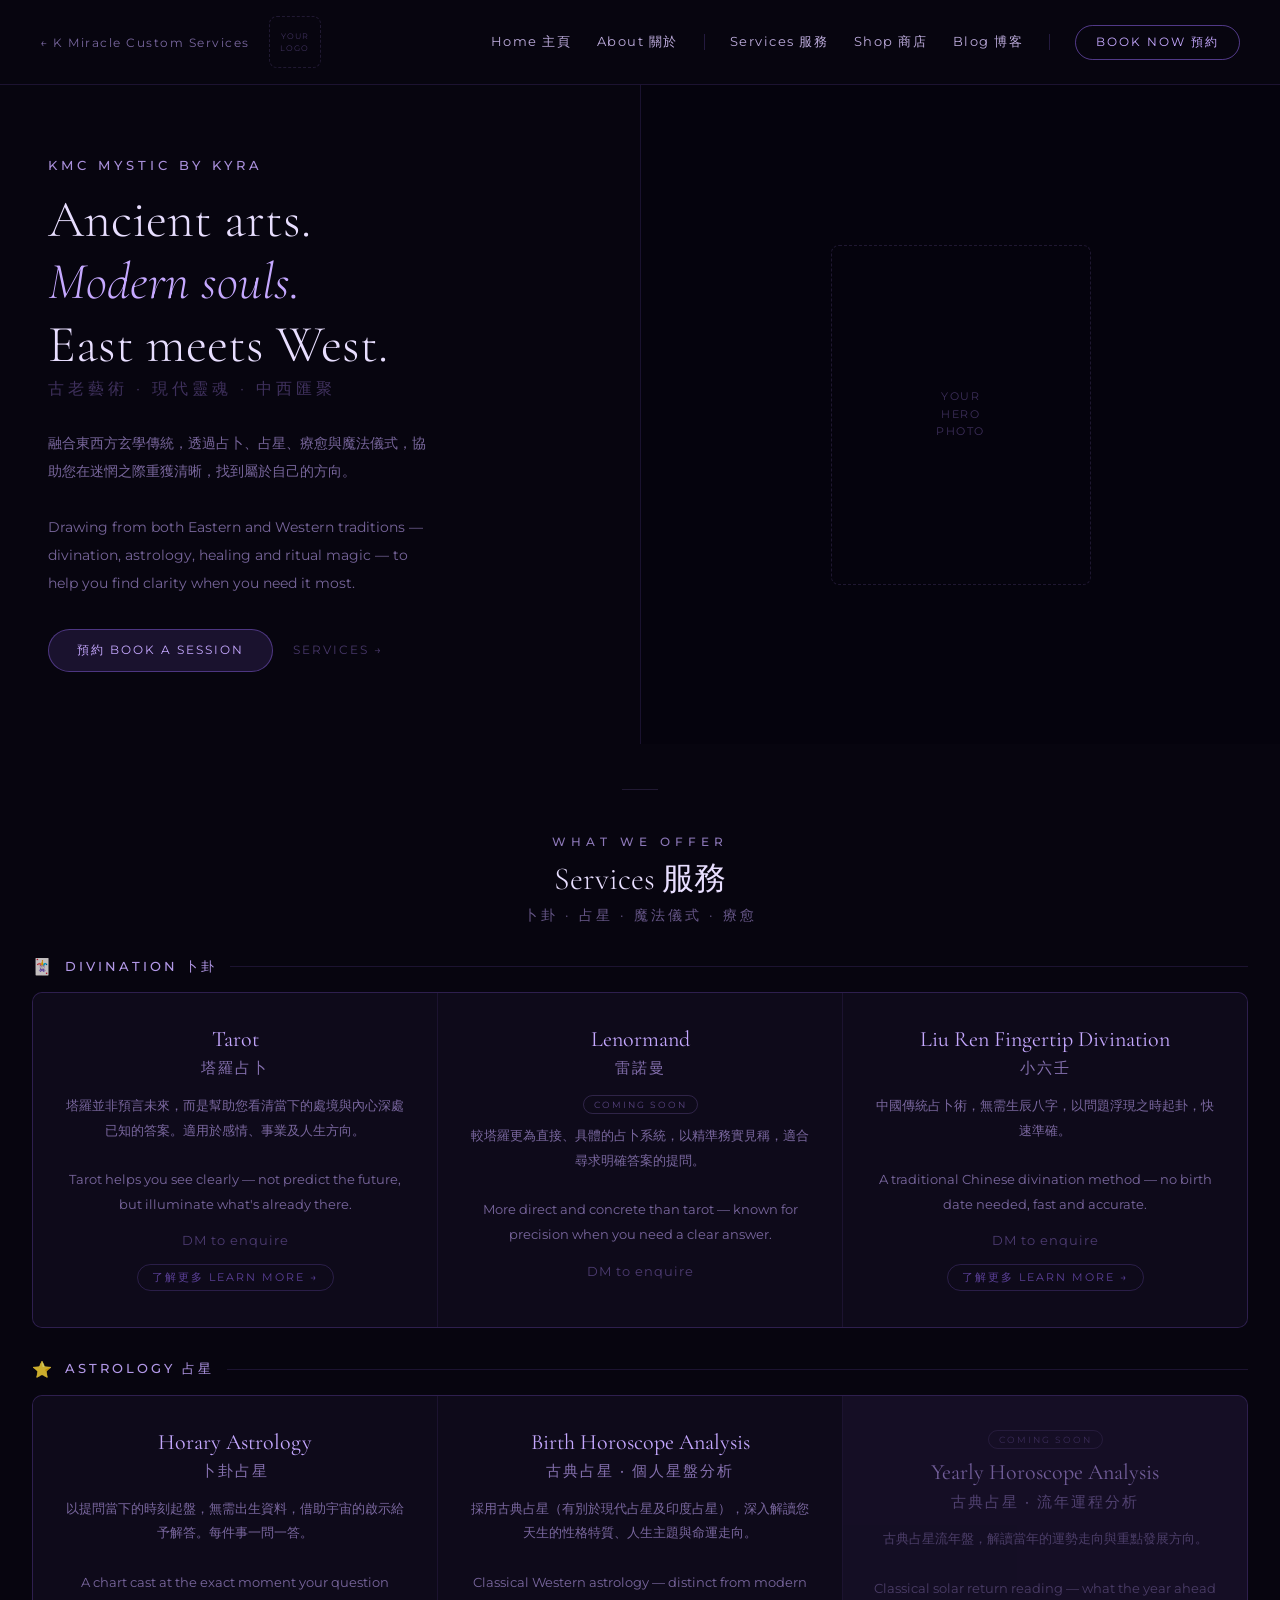
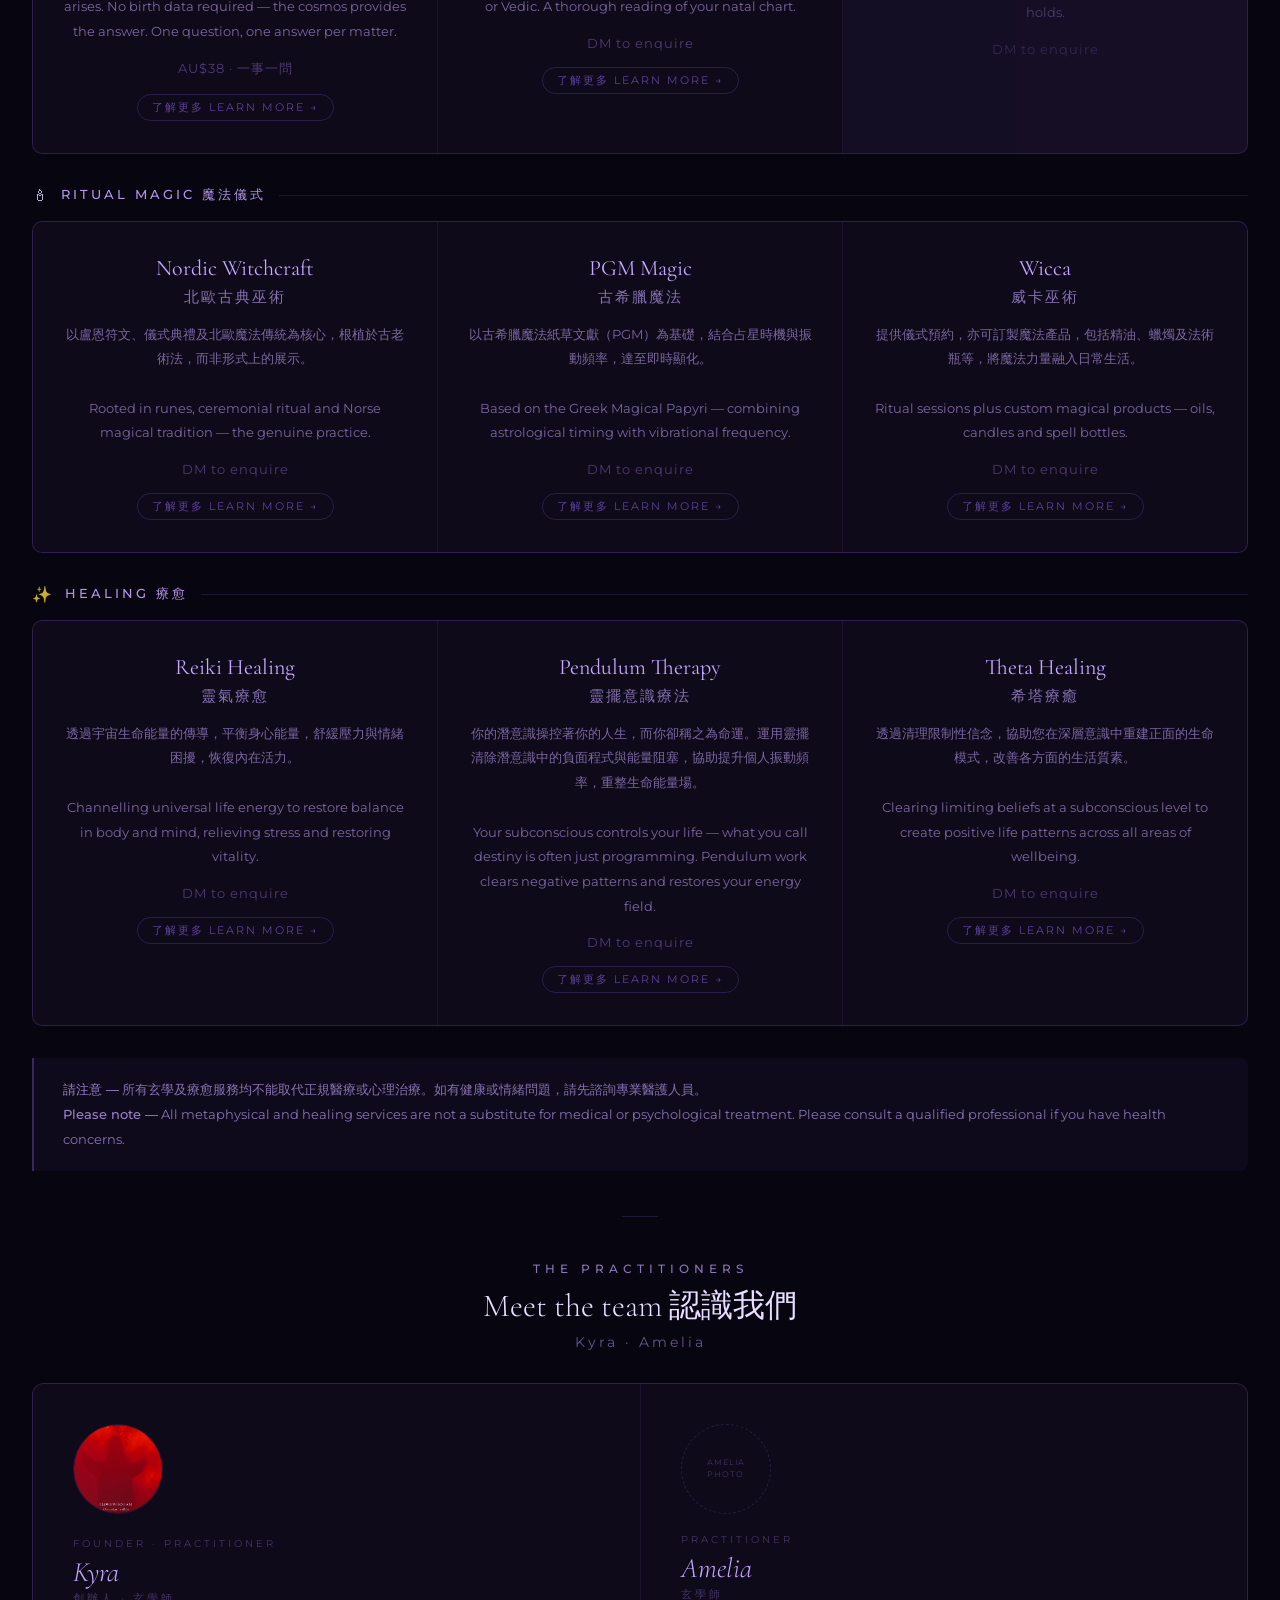
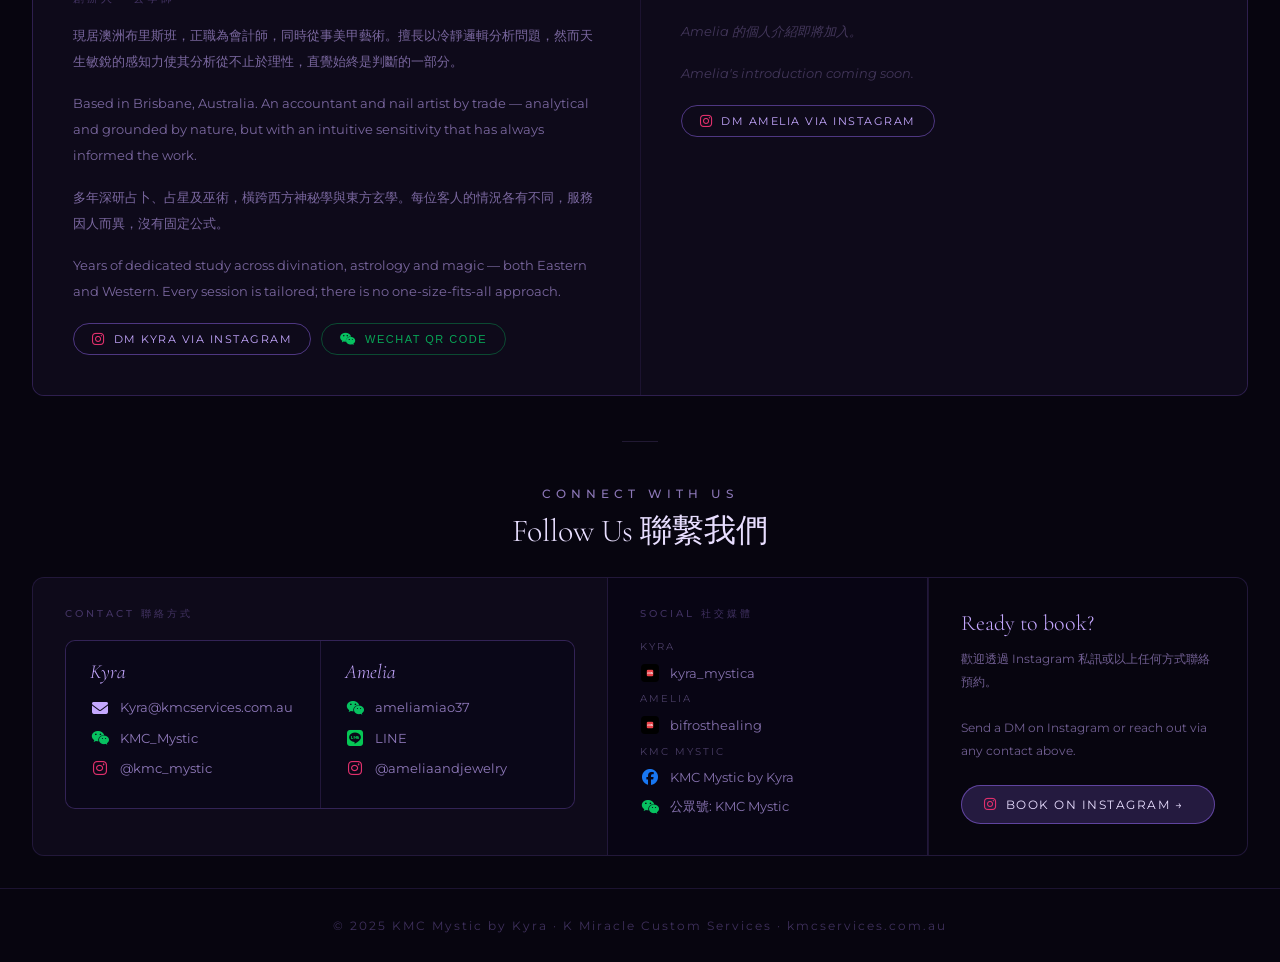
==== commit 655e2fb8: "Add files via upload" ====
--- a/mystic/index.html
+++ b/mystic/index.html
@@ -18,6 +18,8 @@
     }
     body{font-family:var(--sans);background:var(--bg);color:var(--text);}
     a{text-decoration:none;color:inherit;}
+
+    /* NAV */
     nav{display:flex;justify-content:space-between;align-items:center;padding:1rem 2.5rem;border-bottom:0.5px solid var(--border);}
     .nav-left{display:flex;align-items:center;gap:1.2rem;}
     .nav-back{font-size:12px;letter-spacing:1.5px;color:rgba(197,168,255,0.6);}
@@ -27,6 +29,8 @@
     .nav-links a{font-size:13px;letter-spacing:1.5px;color:rgba(220,200,255,0.85);}
     .nav-sep{width:0.5px;height:16px;background:rgba(155,110,255,0.2);}
     .nav-book{color:var(--soft)!important;border:1px solid rgba(155,110,255,0.5)!important;padding:8px 20px;border-radius:24px;text-transform:uppercase;font-size:12px!important;letter-spacing:2px!important;}
+
+    /* HERO */
     .hero{display:grid;grid-template-columns:1fr 1fr;min-height:460px;}
     .hero-left{padding:4.5rem 3rem;display:flex;flex-direction:column;justify-content:center;}
     .hero-tag{font-size:13px;letter-spacing:4px;color:rgba(197,168,255,0.85);text-transform:uppercase;margin-bottom:1rem;font-weight:500;}
@@ -39,33 +43,43 @@
     .hero-right{background:#05030d;display:flex;align-items:center;justify-content:center;border-left:0.5px solid var(--border);}
     .img-ph{width:260px;height:340px;border:0.5px dashed var(--dimmer);border-radius:8px;display:flex;align-items:center;justify-content:center;}
     .img-ph span{font-size:11px;letter-spacing:1.5px;color:var(--faint);text-align:center;line-height:1.6;}
+
+    /* DIVIDER + SECTIONS */
     .divider{width:36px;height:0.5px;background:var(--dimmer);margin:2.8rem auto;}
     .sec-label{text-align:center;font-size:12px;letter-spacing:5px;color:rgba(197,168,255,0.7);text-transform:uppercase;margin-bottom:.5rem;font-weight:500;}
     .sec-title{text-align:center;font-family:var(--serif);font-size:32px;font-weight:300;color:var(--text);margin-bottom:.3rem;}
     .sec-zh{text-align:center;font-size:14px;letter-spacing:3px;color:rgba(197,168,255,0.5);margin-bottom:2rem;}
+
+    /* CAT */
     .cat-wrap{margin:0 2rem 2rem;}
     .cat-header{display:flex;align-items:center;gap:.8rem;margin-bottom:1rem;}
     .cat-icon{font-size:16px;opacity:.8;}
     .cat-label-text{font-size:13px;letter-spacing:3px;color:rgba(197,168,255,.9);text-transform:uppercase;font-weight:500;white-space:nowrap;}
     .cat-line{flex:1;height:.5px;background:var(--border);}
+
+    /* SERVICE GRID */
     .svc-grid{display:grid;gap:1px;background:var(--border);border:.5px solid var(--border);border-radius:10px;overflow:hidden;}
     .g3{grid-template-columns:repeat(3,minmax(0,1fr));}
     .svc{padding:2rem 1.8rem;background:var(--card);text-align:center;transition:background .2s;}
     .svc:hover{background:#130e22;}
     .svc.coming{opacity:.5;}
     .svc-name{font-family:var(--serif);font-size:22px;color:var(--soft);margin-bottom:.3rem;line-height:1.3;}
-    .svc-name-zh{font-size:13px;letter-spacing:2px;color:var(--faint);margin-bottom:.9rem;}
+    .svc-name-zh{font-size:15px;letter-spacing:2px;color:rgba(197,168,255,0.65);margin-bottom:.9rem;font-weight:500;}
     .svc-desc{font-size:13px;line-height:1.9;color:var(--muted);margin-bottom:1rem;}
     .svc-price-row{display:flex;align-items:center;justify-content:center;gap:.6rem;margin-bottom:1rem;flex-wrap:wrap;}
     .svc-price{font-size:13px;color:var(--dim);letter-spacing:1px;}
-    .amelia-tag{font-size:10px;letter-spacing:1.5px;color:rgba(197,168,255,.55);background:rgba(155,110,255,.1);border:.5px solid rgba(155,110,255,.2);padding:2px 9px;border-radius:10px;}
     .svc-link{display:inline-block;font-size:11px;letter-spacing:2px;color:rgba(155,110,255,.55);border:.5px solid rgba(155,110,255,.2);padding:5px 14px;border-radius:20px;text-transform:uppercase;}
     .badge{display:inline-block;font-size:9px;letter-spacing:2px;color:rgba(180,140,255,.45);border:.5px solid rgba(180,140,255,.2);padding:3px 10px;border-radius:12px;text-transform:uppercase;margin-bottom:.6rem;}
+
+    /* NOTICE */
     .notice{margin:0 2rem;padding:1.2rem 1.8rem;border-left:2px solid rgba(155,110,255,.3);background:rgba(155,110,255,.05);font-size:13px;color:rgba(200,170,255,.65);line-height:1.9;border-radius:0 8px 8px 0;}
     .notice strong{color:rgba(200,170,255,.75);font-weight:500;}
+
+    /* ABOUT */
     .about-grid{display:grid;grid-template-columns:1fr 1fr;gap:1px;background:var(--border);margin:0 2rem;border:.5px solid var(--border);border-radius:12px;overflow:hidden;}
     .about-card{padding:2.5rem;background:var(--card);}
-    .about-img-ph{width:76px;height:76px;border:.5px dashed var(--dimmer);border-radius:50%;display:flex;align-items:center;justify-content:center;margin-bottom:1.2rem;}
+    .about-img{width:90px;height:90px;border-radius:50%;object-fit:cover;object-position:center top;margin-bottom:1.2rem;border:.5px solid var(--border);}
+    .about-img-ph{width:90px;height:90px;border:.5px dashed var(--dimmer);border-radius:50%;display:flex;align-items:center;justify-content:center;margin-bottom:1.2rem;}
     .about-img-ph span{font-size:8px;letter-spacing:1px;color:var(--faint);text-align:center;line-height:1.4;}
     .about-role{font-size:10px;letter-spacing:3px;color:var(--faint);text-transform:uppercase;margin-bottom:.3rem;}
     .about-name{font-family:var(--serif);font-size:28px;font-weight:300;color:var(--text);margin-bottom:.15rem;}
@@ -74,30 +88,81 @@
     .about-text{font-size:13px;line-height:2;color:var(--muted);}
     .about-text p{margin-bottom:1rem;}
     .about-text p:last-child{margin-bottom:0;}
-    .dm-btn{display:inline-flex;align-items:center;gap:8px;font-size:11px;letter-spacing:1.5px;color:var(--soft);border:.5px solid rgba(155,110,255,.45);padding:8px 18px;border-radius:20px;text-transform:uppercase;margin-top:1rem;}
+    .about-btns{display:flex;flex-wrap:wrap;gap:.6rem;margin-top:1.2rem;}
+    .dm-btn{display:inline-flex;align-items:center;gap:8px;font-size:11px;letter-spacing:1.5px;color:var(--soft);border:.5px solid rgba(155,110,255,.45);padding:8px 18px;border-radius:20px;text-transform:uppercase;}
+    .dm-btn:hover{background:rgba(155,110,255,.15);}
     .dm-btn i{font-size:14px;color:#E1306C;}
-    .ci{display:flex;align-items:center;gap:10px;font-size:13px;color:rgba(200,170,255,.7);margin-bottom:.65rem;line-height:1.6;}
+    .wechat-btn{display:inline-flex;align-items:center;gap:8px;font-size:11px;letter-spacing:1.5px;color:rgba(7,193,96,0.85);border:.5px solid rgba(7,193,96,0.35);padding:8px 18px;border-radius:20px;text-transform:uppercase;cursor:pointer;background:none;}
+    .wechat-btn:hover{background:rgba(7,193,96,0.08);}
+    .wechat-btn i{font-size:14px;color:#07C160;}
+
+    /* WECHAT MODAL */
+    .modal-overlay{display:none;position:fixed;inset:0;background:rgba(0,0,0,0.75);z-index:1000;align-items:center;justify-content:center;}
+    .modal-overlay.active{display:flex;}
+    .modal-box{background:var(--card);border:.5px solid var(--border);border-radius:16px;padding:2.5rem;text-align:center;max-width:320px;width:90%;}
+    .modal-title{font-family:var(--serif);font-size:24px;color:var(--soft);margin-bottom:.3rem;}
+    .modal-zh{font-size:12px;letter-spacing:2px;color:var(--faint);margin-bottom:1.5rem;}
+    .modal-qr{width:180px;height:180px;background:#fff;border-radius:12px;margin:0 auto 1.2rem;display:flex;align-items:center;justify-content:center;overflow:hidden;}
+    .modal-qr img{width:100%;height:100%;object-fit:contain;}
+    .modal-qr-ph{font-size:12px;color:#888;text-align:center;line-height:1.6;}
+    .modal-id{font-size:14px;color:var(--text);margin-bottom:.4rem;letter-spacing:1px;}
+    .modal-note{font-size:11px;color:var(--faint);line-height:1.7;margin-bottom:1.5rem;}
+    .modal-close{font-size:11px;letter-spacing:2px;color:var(--faint);border:.5px solid var(--border);padding:7px 20px;border-radius:20px;background:none;cursor:pointer;text-transform:uppercase;}
+    .modal-close:hover{color:var(--text);}
+
+    /* FOLLOW US */
+    .follow-outer{margin:0 2rem 2rem;}
+    .follow-block{background:var(--card);border:.5px solid var(--border);border-radius:12px;overflow:hidden;}
+    .follow-grid{display:grid;grid-template-columns:1.8fr 1fr 1fr;gap:1px;background:var(--border);}
+
+    /* Contact col with person sub-cards */
+    .follow-contact-col{padding:1.8rem 2rem;background:var(--card);}
+    .col-title{font-size:10px;letter-spacing:3px;color:var(--faint);text-transform:uppercase;margin-bottom:1.2rem;font-weight:500;}
+    .person-cards{display:grid;grid-template-columns:1fr 1fr;gap:1px;background:var(--border);border:.5px solid var(--border);border-radius:10px;overflow:hidden;}
+    .person-card{padding:1.2rem 1.5rem;background:#0a0718;}
+    .person-name-serif{font-family:var(--serif);font-size:20px;font-weight:300;color:var(--soft);margin-bottom:.8rem;}
+    .person-name-serif em{font-style:italic;}
+
+    .ci{display:flex;align-items:center;gap:10px;font-size:13px;color:rgba(200,170,255,.7);margin-bottom:.6rem;line-height:1.6;}
+    .ci:hover{color:var(--soft);}
     .bi{width:20px;height:20px;display:flex;align-items:center;justify-content:center;flex-shrink:0;}
     .bi i{font-size:16px;}
-    .bi img{width:17px;height:17px;border-radius:4px;object-fit:cover;}
+    .bi img{width:18px;height:18px;border-radius:4px;object-fit:cover;display:block;}
     .fa-instagram{color:#E1306C;}.fa-facebook{color:#1877F2;}.fa-weixin{color:#07C160;}.fa-line{color:#06C755;}.fa-envelope{color:var(--soft);}
-    .follow-block{background:var(--card);border:.5px solid var(--border);border-radius:12px;overflow:hidden;}
-    .follow-grid{display:grid;grid-template-columns:2fr 1.2fr 1fr;gap:1px;background:var(--border);}
-    .follow-col{padding:1.8rem 2rem;background:var(--card);}
-    .follow-col.social-col{background:#0a0718;}
-    .follow-col.book-col{background:#080514;display:flex;flex-direction:column;justify-content:center;}
-    .col-title{font-size:10px;letter-spacing:3px;color:var(--faint);text-transform:uppercase;margin-bottom:1rem;font-weight:500;}
-    .contact-sub-grid{display:grid;grid-template-columns:1fr 1fr;gap:0 1.5rem;}
+
+    /* Social col */
+    .follow-social-col{padding:1.8rem 2rem;background:#080514;}
     .sub-label{font-size:10px;letter-spacing:2px;color:rgba(197,168,255,.35);text-transform:uppercase;margin-bottom:.6rem;display:block;}
-    .si{display:flex;align-items:center;gap:10px;font-size:12px;color:rgba(200,170,255,.6);margin-bottom:.6rem;}
-    .book-label{font-size:10px;letter-spacing:3px;color:var(--faint);text-transform:uppercase;margin-bottom:.8rem;}
-    .book-desc{font-size:12px;color:var(--muted);line-height:1.8;margin-bottom:1.2rem;}
-    .book-btn{display:inline-flex;align-items:center;gap:8px;font-size:11px;letter-spacing:2px;color:var(--soft);border:1px solid rgba(155,110,255,.45);padding:10px 20px;border-radius:20px;text-transform:uppercase;}
+    .si{display:flex;align-items:center;gap:10px;font-size:13px;color:rgba(200,170,255,.65);margin-bottom:.6rem;}
+    .si:hover{color:var(--soft);}
+
+    /* Book col */
+    .follow-book-col{padding:1.8rem 2rem;background:#07050f;display:flex;flex-direction:column;justify-content:center;border-left:.5px solid var(--border);}
+    .book-title{font-family:var(--serif);font-size:22px;color:var(--soft);margin-bottom:.8rem;font-weight:300;}
+    .book-desc{font-size:12px;color:rgba(200,170,255,.55);line-height:1.9;margin-bottom:1.4rem;}
+    .book-btn{display:inline-flex;align-items:center;gap:8px;font-size:12px;letter-spacing:1.5px;color:#e8deff;background:rgba(155,110,255,.2);border:1px solid rgba(155,110,255,.5);padding:11px 22px;border-radius:24px;text-transform:uppercase;}
+    .book-btn:hover{background:rgba(155,110,255,.3);}
     .book-btn i{font-size:14px;color:#E1306C;}
+
     footer{text-align:center;padding:1.8rem;border-top:.5px solid var(--border);font-size:12px;letter-spacing:2px;color:var(--faint);}
   </style>
 </head>
 <body>
+
+<!-- WECHAT MODAL -->
+<div class="modal-overlay" id="wechatModal" onclick="if(event.target===this)closeModal()">
+  <div class="modal-box">
+    <div class="modal-title">WeChat 微信</div>
+    <div class="modal-zh">掃描二維碼或搜索 ID 添加</div>
+    <div class="modal-qr">
+      <!-- Replace wechat-qr.jpg with your actual QR code image -->
+      <div class="modal-qr-ph">請上傳微信 QR Code 圖片<br>Replace with wechat-qr.jpg</div>
+    </div>
+    <div class="modal-id">KMC_Mystic</div>
+    <div class="modal-note">微信搜一搜「KMC_Mystic」即可添加<br>Search "KMC_Mystic" on WeChat to connect</div>
+    <button class="modal-close" onclick="closeModal()">Close 關閉</button>
+  </div>
+</div>
 
 <nav>
   <div class="nav-left">
@@ -140,6 +205,7 @@
     <div class="sec-title">Services 服務</div>
     <div class="sec-zh">卜卦 · 占星 · 魔法儀式 · 療愈</div>
 
+    <!-- 卜卦 -->
     <div class="cat-wrap">
       <div class="cat-header"><span class="cat-icon">🃏</span><span class="cat-label-text">Divination 卜卦</span><div class="cat-line"></div></div>
       <div class="svc-grid g3">
@@ -156,7 +222,7 @@
           <div class="svc-price-row"><span class="svc-price">DM to enquire</span></div>
         </div>
         <div class="svc">
-          <div class="svc-name">小六壬</div><div class="svc-name-zh">Eastern Divination</div>
+          <div class="svc-name">Liu Ren Fingertip Divination</div><div class="svc-name-zh">小六壬</div>
           <p class="svc-desc">中國傳統占卜術，無需生辰八字，以問題浮現之時起卦，快速準確。<br><br>A traditional Chinese divination method — no birth date needed, fast and accurate.</p>
           <div class="svc-price-row"><span class="svc-price">DM to enquire</span></div>
           <a class="svc-link" href="liu-ren.html">了解更多 Learn more →</a>
@@ -164,30 +230,32 @@
       </div>
     </div>
 
+    <!-- 占星 -->
     <div class="cat-wrap">
       <div class="cat-header"><span class="cat-icon">⭐</span><span class="cat-label-text">Astrology 占星</span><div class="cat-line"></div></div>
       <div class="svc-grid g3">
         <div class="svc">
           <div class="svc-name">Horary Astrology</div><div class="svc-name-zh">卜卦占星</div>
-          <p class="svc-desc">以提問當下的時刻起盤，無需出生資料，借助宇宙的啟示給予解答。每一事項限問一次。<br><br>A chart cast at the exact moment your question arises. No birth data required — the cosmos provides the answer. One question per matter.</p>
+          <p class="svc-desc">以提問當下的時刻起盤，無需出生資料，借助宇宙的啟示給予解答。每件事一問一答。<br><br>A chart cast at the exact moment your question arises. No birth data required — the cosmos provides the answer. One question, one answer per matter.</p>
           <div class="svc-price-row"><span class="svc-price">AU$38 · 一事一問</span></div>
           <a class="svc-link" href="horary.html">了解更多 Learn more →</a>
         </div>
         <div class="svc">
-          <div class="svc-name">Birth Horoscope<br>Analysis</div><div class="svc-name-zh">古典占星 · 個人星盤分析</div>
+          <div class="svc-name">Birth Horoscope Analysis</div><div class="svc-name-zh">古典占星 · 個人星盤分析</div>
           <p class="svc-desc">採用古典占星（有別於現代占星及印度占星），深入解讀您天生的性格特質、人生主題與命運走向。<br><br>Classical Western astrology — distinct from modern or Vedic. A thorough reading of your natal chart.</p>
           <div class="svc-price-row"><span class="svc-price">DM to enquire</span></div>
           <a class="svc-link" href="natal.html">了解更多 Learn more →</a>
         </div>
         <div class="svc coming">
           <div class="badge">Coming Soon</div>
-          <div class="svc-name">Yearly Horoscope<br>Analysis</div><div class="svc-name-zh">古典占星 · 流年運程分析</div>
+          <div class="svc-name">Yearly Horoscope Analysis</div><div class="svc-name-zh">古典占星 · 流年運程分析</div>
           <p class="svc-desc">古典占星流年盤，解讀當年的運勢走向與重點發展方向。<br><br>Classical solar return reading — what the year ahead holds.</p>
           <div class="svc-price-row"><span class="svc-price">DM to enquire</span></div>
         </div>
       </div>
     </div>
 
+    <!-- 魔法儀式 -->
     <div class="cat-wrap">
       <div class="cat-header"><span class="cat-icon">🕯</span><span class="cat-label-text">Ritual Magic 魔法儀式</span><div class="cat-line"></div></div>
       <div class="svc-grid g3">
@@ -212,25 +280,26 @@
       </div>
     </div>
 
+    <!-- 療愈 -->
     <div class="cat-wrap">
       <div class="cat-header"><span class="cat-icon">✨</span><span class="cat-label-text">Healing 療愈</span><div class="cat-line"></div></div>
       <div class="svc-grid g3">
         <div class="svc">
           <div class="svc-name">Reiki Healing</div><div class="svc-name-zh">靈氣療愈</div>
-          <p class="svc-desc">透過宇宙生命能量的傳導，平衡身心能量，舒緩壓力與情緒困擾，恢復內在活力。不涉及任何宗教。<br><br>Channelling universal life energy to restore balance in body and mind. No religious association.</p>
-          <div class="svc-price-row"><span class="svc-price">DM to enquire</span><span class="amelia-tag">Amelia 提供</span></div>
+          <p class="svc-desc">透過宇宙生命能量的傳導，平衡身心能量，舒緩壓力與情緒困擾，恢復內在活力。<br><br>Channelling universal life energy to restore balance in body and mind, relieving stress and restoring vitality.</p>
+          <div class="svc-price-row"><span class="svc-price">DM to enquire</span></div>
           <a class="svc-link" href="reiki.html">了解更多 Learn more →</a>
         </div>
         <div class="svc">
           <div class="svc-name">Pendulum Therapy</div><div class="svc-name-zh">靈擺意識療法</div>
-          <p class="svc-desc">運用靈擺清除潛意識中的負面程式與能量阻塞，協助提升個人振動頻率，重整生命能量場。包含 SRT 靈性回應療法。<br><br>Pendulum work to clear negative subconscious programming and energy blockages. Includes SRT.</p>
-          <div class="svc-price-row"><span class="svc-price">DM to enquire</span><span class="amelia-tag">Amelia 提供</span></div>
+          <p class="svc-desc">你的潛意識操控著你的人生，而你卻稱之為命運。運用靈擺清除潛意識中的負面程式與能量阻塞，協助提升個人振動頻率，重整生命能量場。<br><br>Your subconscious controls your life — what you call destiny is often just programming. Pendulum work clears negative patterns and restores your energy field.</p>
+          <div class="svc-price-row"><span class="svc-price">DM to enquire</span></div>
           <a class="svc-link" href="pendulum.html">了解更多 Learn more →</a>
         </div>
         <div class="svc">
           <div class="svc-name">Theta Healing</div><div class="svc-name-zh">希塔療癒</div>
           <p class="svc-desc">透過清理限制性信念，協助您在深層意識中重建正面的生命模式，改善各方面的生活質素。<br><br>Clearing limiting beliefs at a subconscious level to create positive life patterns across all areas of wellbeing.</p>
-          <div class="svc-price-row"><span class="svc-price">DM to enquire</span><span class="amelia-tag">Amelia 提供</span></div>
+          <div class="svc-price-row"><span class="svc-price">DM to enquire</span></div>
           <a class="svc-link" href="theta.html">了解更多 Learn more →</a>
         </div>
       </div>
@@ -244,13 +313,14 @@
 
   <div class="divider"></div>
 
+  <!-- ABOUT -->
   <section id="about">
     <div class="sec-label">The practitioners</div>
     <div class="sec-title">Meet the team 認識我們</div>
     <div class="sec-zh">Kyra · Amelia</div>
     <div class="about-grid">
       <div class="about-card">
-        <div class="about-img-ph"><span>KYRA</span></div>
+        <img class="about-img" src="kyra-photo.jpg" alt="Kyra"/>
         <div class="about-role">Founder · Practitioner</div>
         <div class="about-name"><em>Kyra</em></div>
         <div class="about-name-zh">創辦人 · 玄學師</div>
@@ -260,10 +330,13 @@
           <p>多年深研占卜、占星及巫術，橫跨西方神秘學與東方玄學。每位客人的情況各有不同，服務因人而異，沒有固定公式。</p>
           <p>Years of dedicated study across divination, astrology and magic — both Eastern and Western. Every session is tailored; there is no one-size-fits-all approach.</p>
         </div>
-        <a class="dm-btn" href="https://www.instagram.com/kmc_mystic/" target="_blank"><i class="fa-brands fa-instagram"></i>DM Kyra via Instagram</a>
+        <div class="about-btns">
+          <a class="dm-btn" href="https://www.instagram.com/kmc_mystic/" target="_blank"><i class="fa-brands fa-instagram"></i>DM Kyra via Instagram</a>
+          <button class="wechat-btn" onclick="openModal()"><i class="fa-brands fa-weixin"></i>WeChat QR Code</button>
+        </div>
       </div>
       <div class="about-card">
-        <div class="about-img-ph"><span>AMELIA</span></div>
+        <div class="about-img-ph"><span>AMELIA<br>PHOTO</span></div>
         <div class="about-role">Practitioner</div>
         <div class="about-name"><em>Amelia</em></div>
         <div class="about-name-zh">玄學師</div>
@@ -271,57 +344,78 @@
           <p style="color:rgba(200,170,255,0.28);font-style:italic;">Amelia 的個人介紹即將加入。</p>
           <p style="color:rgba(200,170,255,0.28);font-style:italic;">Amelia's introduction coming soon.</p>
         </div>
+        <div class="about-btns">
+          <a class="dm-btn" href="https://www.instagram.com/ameliaandjewelry/" target="_blank"><i class="fa-brands fa-instagram"></i>DM Amelia via Instagram</a>
+        </div>
       </div>
     </div>
   </section>
 
   <div class="divider"></div>
 
+  <!-- FOLLOW US -->
   <div style="padding:0 2rem;">
     <div class="sec-label">Connect with us</div>
-    <div class="sec-title">Follow Us</div>
-    <div class="sec-zh">聯繫我們</div>
+    <div class="sec-title">Follow Us 聯繫我們</div>
+    <div class="sec-zh" style="margin-bottom:1.5rem;"></div>
   </div>
-  <div style="margin:0 2rem 2rem;">
+  <div class="follow-outer">
     <div class="follow-block">
       <div class="follow-grid">
-        <div class="follow-col">
+
+        <!-- Contact -->
+        <div class="follow-contact-col">
           <div class="col-title">Contact 聯絡方式</div>
-          <div class="contact-sub-grid">
-            <div>
-              <span class="sub-label">Kyra</span>
+          <div class="person-cards">
+            <div class="person-card">
+              <div class="person-name-serif"><em>Kyra</em></div>
               <a class="ci" href="mailto:Kyra@kmcservices.com.au"><span class="bi"><i class="fa-solid fa-envelope"></i></span>Kyra@kmcservices.com.au</a>
-              <div class="ci"><span class="bi"><i class="fa-brands fa-weixin"></i></span>WeChat: KMC_Mystic</div>
+              <div class="ci" style="cursor:pointer;" onclick="openModal()"><span class="bi"><i class="fa-brands fa-weixin"></i></span>KMC_Mystic</div>
               <a class="ci" href="https://www.instagram.com/kmc_mystic/" target="_blank"><span class="bi"><i class="fa-brands fa-instagram"></i></span>@kmc_mystic</a>
             </div>
-            <div>
-              <span class="sub-label">Amelia</span>
+            <div class="person-card">
+              <div class="person-name-serif"><em>Amelia</em></div>
               <div class="ci"><span class="bi"><i class="fa-brands fa-weixin"></i></span>ameliamiao37</div>
               <a class="ci" href="https://line.me/ti/p/J6MpvJ4Krr" target="_blank"><span class="bi"><i class="fa-brands fa-line"></i></span>LINE</a>
               <a class="ci" href="https://www.instagram.com/ameliaandjewelry/" target="_blank"><span class="bi"><i class="fa-brands fa-instagram"></i></span>@ameliaandjewelry</a>
             </div>
           </div>
         </div>
-        <div class="follow-col social-col">
+
+        <!-- Social -->
+        <div class="follow-social-col">
           <div class="col-title">Social 社交媒體</div>
           <span class="sub-label">Kyra</span>
-          <a class="si" href="https://www.xiaohongshu.com" target="_blank"><span class="bi"><img src="xiaohongshu.png" alt="小紅書" style="width:17px;height:17px;border-radius:4px;"/></span>kyra_mystica</a>
-          <span class="sub-label" style="margin-top:.5rem;">Amelia</span>
-          <a class="si" href="#" target="_blank"><span class="bi"><img src="xiaohongshu.png" alt="小紅書" style="width:17px;height:17px;border-radius:4px;"/></span>ameliajewelry</a>
-          <span class="sub-label" style="margin-top:.5rem;">KMC Mystic</span>
+          <a class="si" href="https://xhslink.com/m/7CBWan9iznq" target="_blank">
+            <span class="bi"><img src="xiaohongshu.png" alt="小紅書"/></span>kyra_mystica
+          </a>
+          <span class="sub-label" style="margin-top:.6rem;">Amelia</span>
+          <a class="si" href="https://xhslink.com/m/7OP4Dt7wPjU" target="_blank">
+            <span class="bi"><img src="xiaohongshu.png" alt="小紅書"/></span>bifrosthealing
+          </a>
+          <span class="sub-label" style="margin-top:.6rem;">KMC Mystic</span>
           <a class="si" href="https://www.facebook.com/KMCMystic/" target="_blank"><span class="bi"><i class="fa-brands fa-facebook"></i></span>KMC Mystic by Kyra</a>
           <div class="si"><span class="bi"><i class="fa-brands fa-weixin"></i></span>公眾號: KMC Mystic</div>
         </div>
-        <div class="follow-col book-col">
-          <div class="book-label">Book 預約</div>
+
+        <!-- Book -->
+        <div class="follow-book-col">
+          <div class="book-title">Ready to book?</div>
           <div class="book-desc">歡迎透過 Instagram 私訊或以上任何方式聯絡預約。<br><br>Send a DM on Instagram or reach out via any contact above.</div>
-          <a class="book-btn" href="https://www.instagram.com/KMC_Mystic" target="_blank"><i class="fa-brands fa-instagram"></i>Book Now</a>
-        </div>
+          <a class="book-btn" href="https://www.instagram.com/KMC_Mystic" target="_blank"><i class="fa-brands fa-instagram"></i>Book on Instagram →</a>
+        </div>
+
       </div>
     </div>
   </div>
 </main>
 
 <footer>© 2025 KMC Mystic by Kyra · K Miracle Custom Services · kmcservices.com.au</footer>
+
+<script>
+function openModal(){document.getElementById('wechatModal').classList.add('active');}
+function closeModal(){document.getElementById('wechatModal').classList.remove('active');}
+document.addEventListener('keydown',function(e){if(e.key==='Escape')closeModal();});
+</script>
 </body>
 </html>
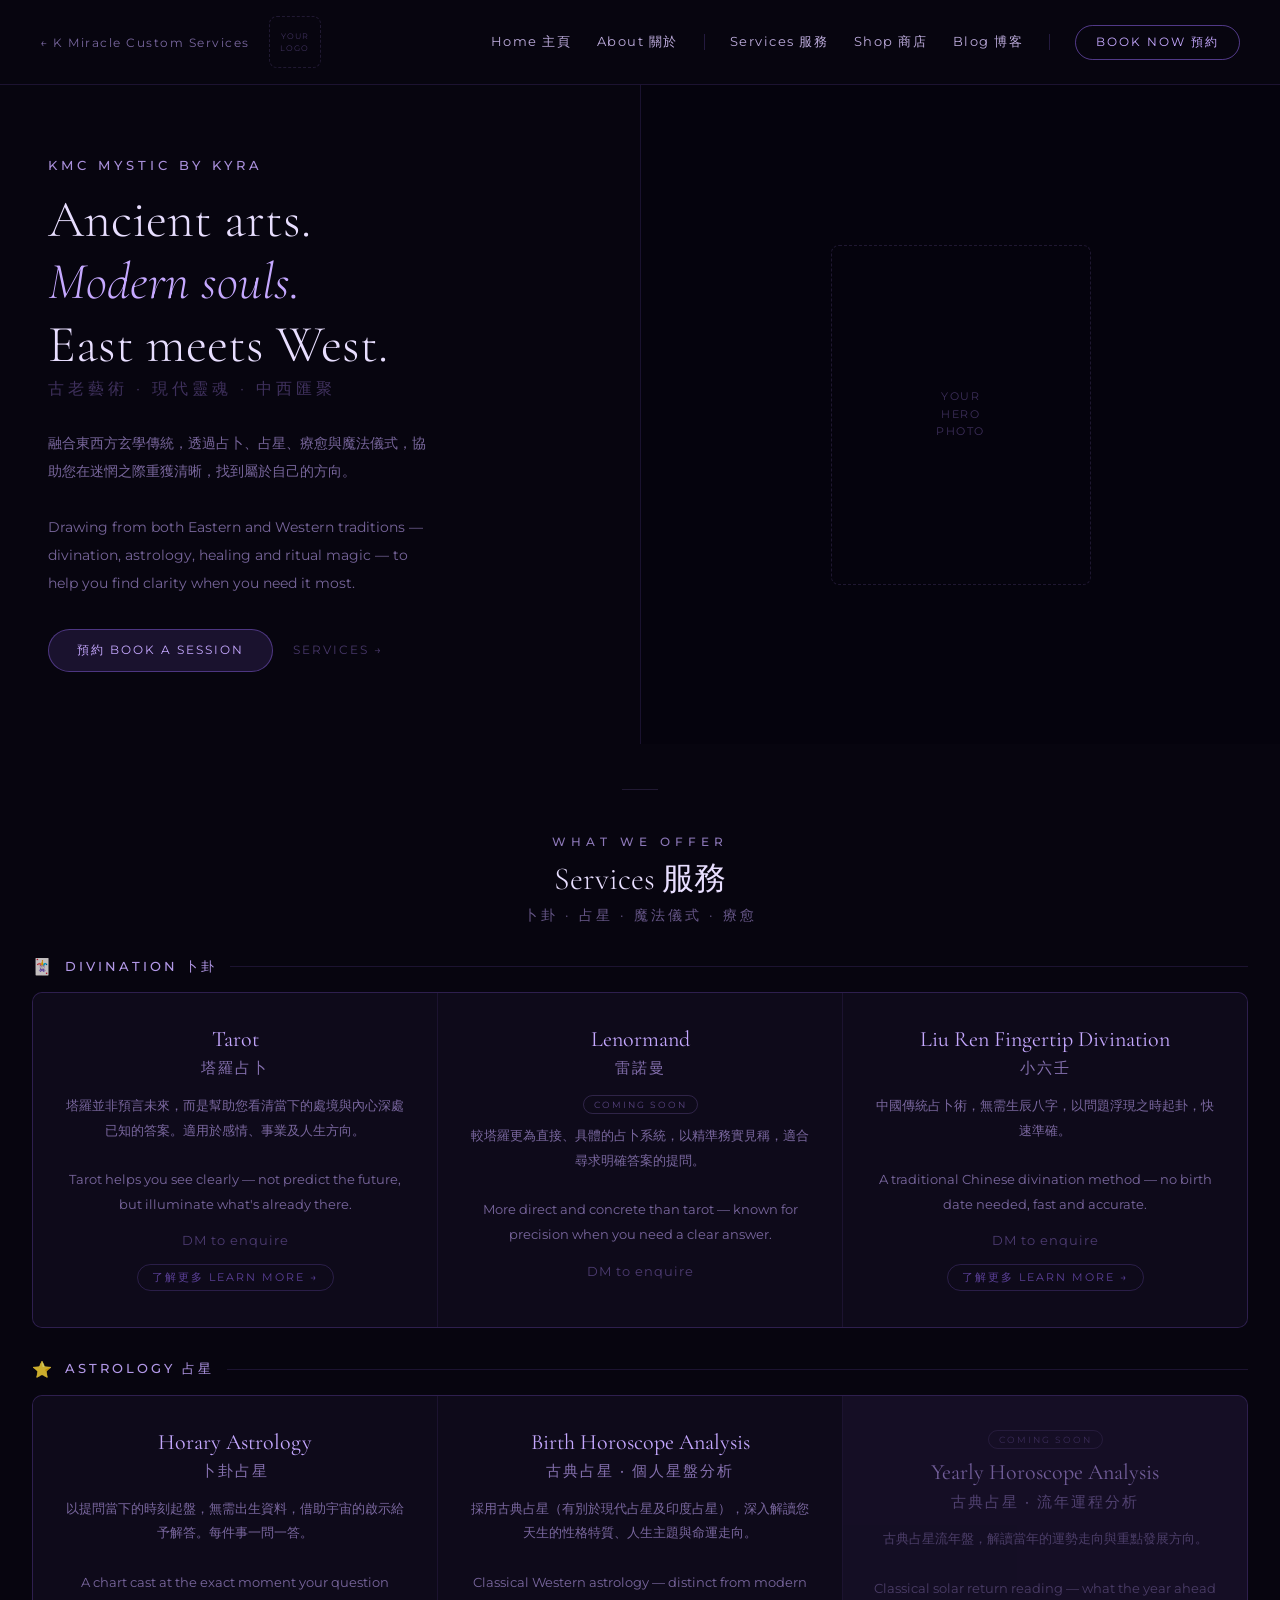
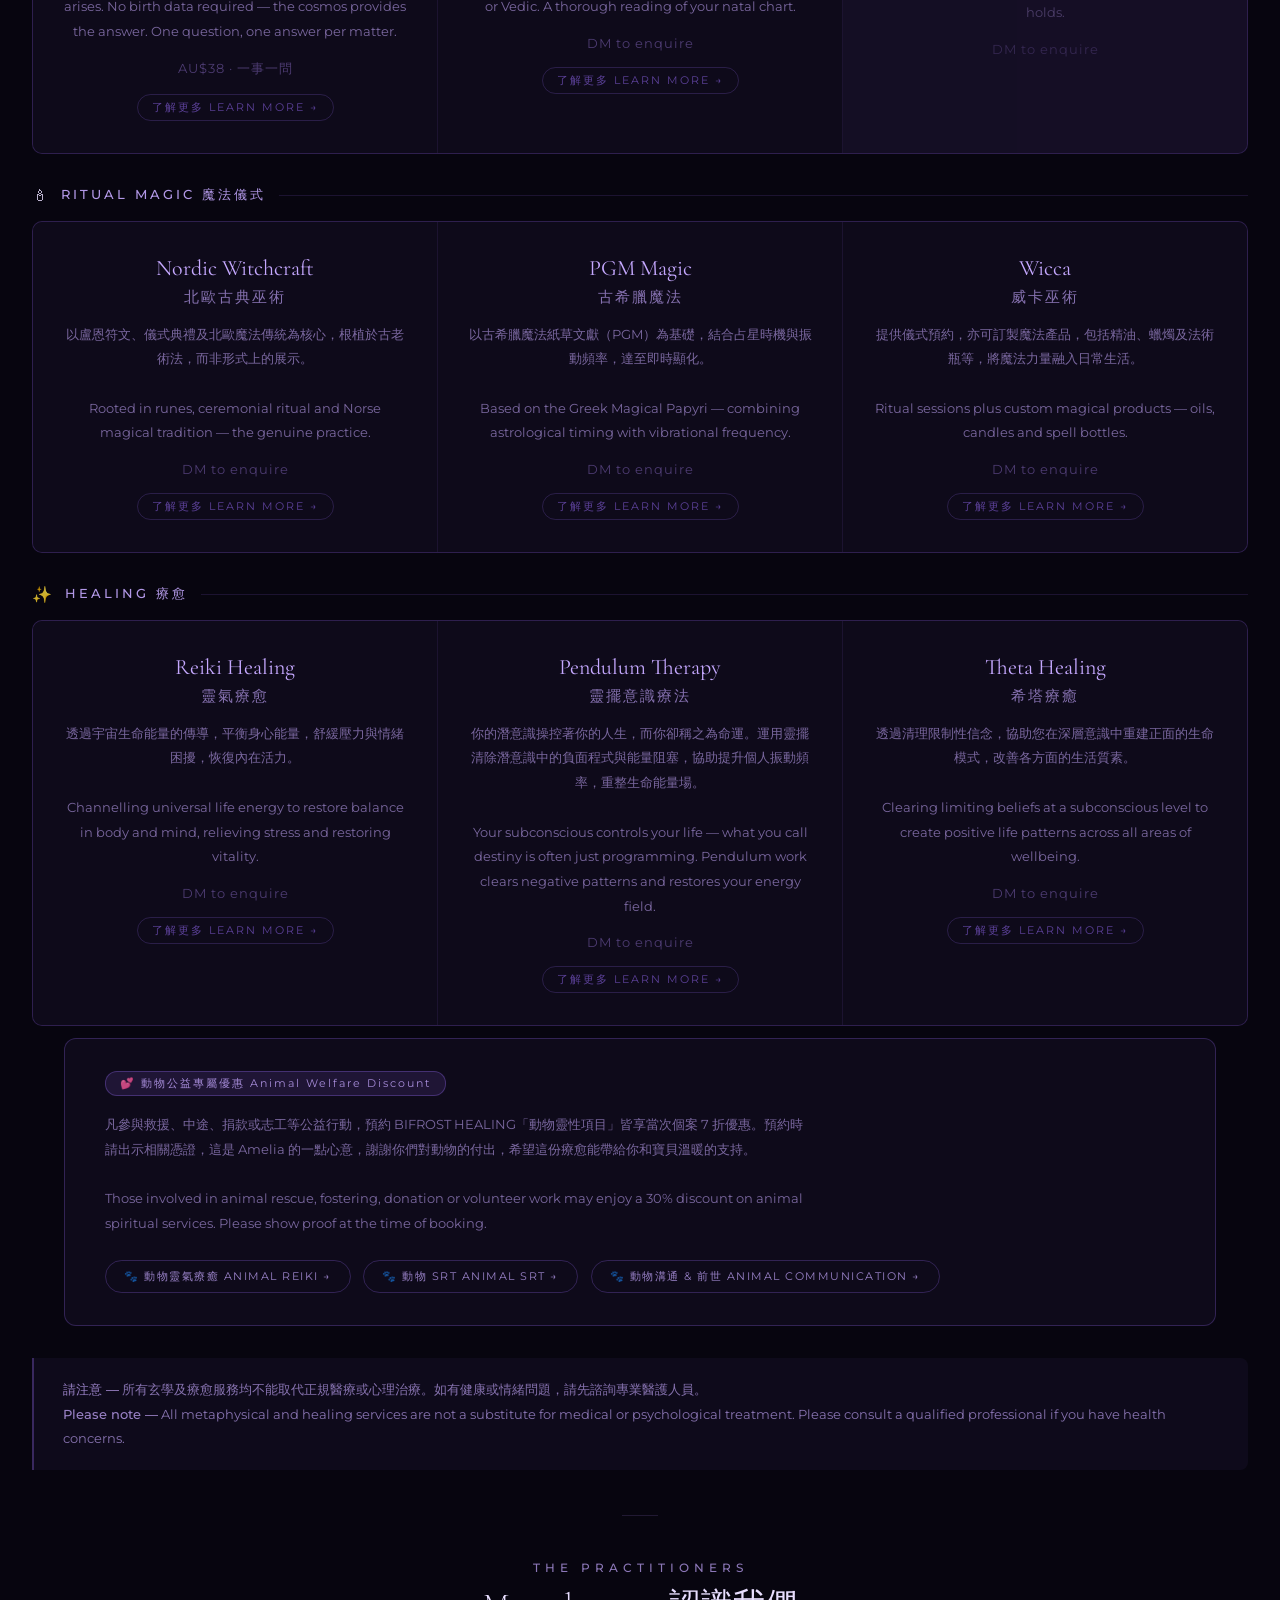
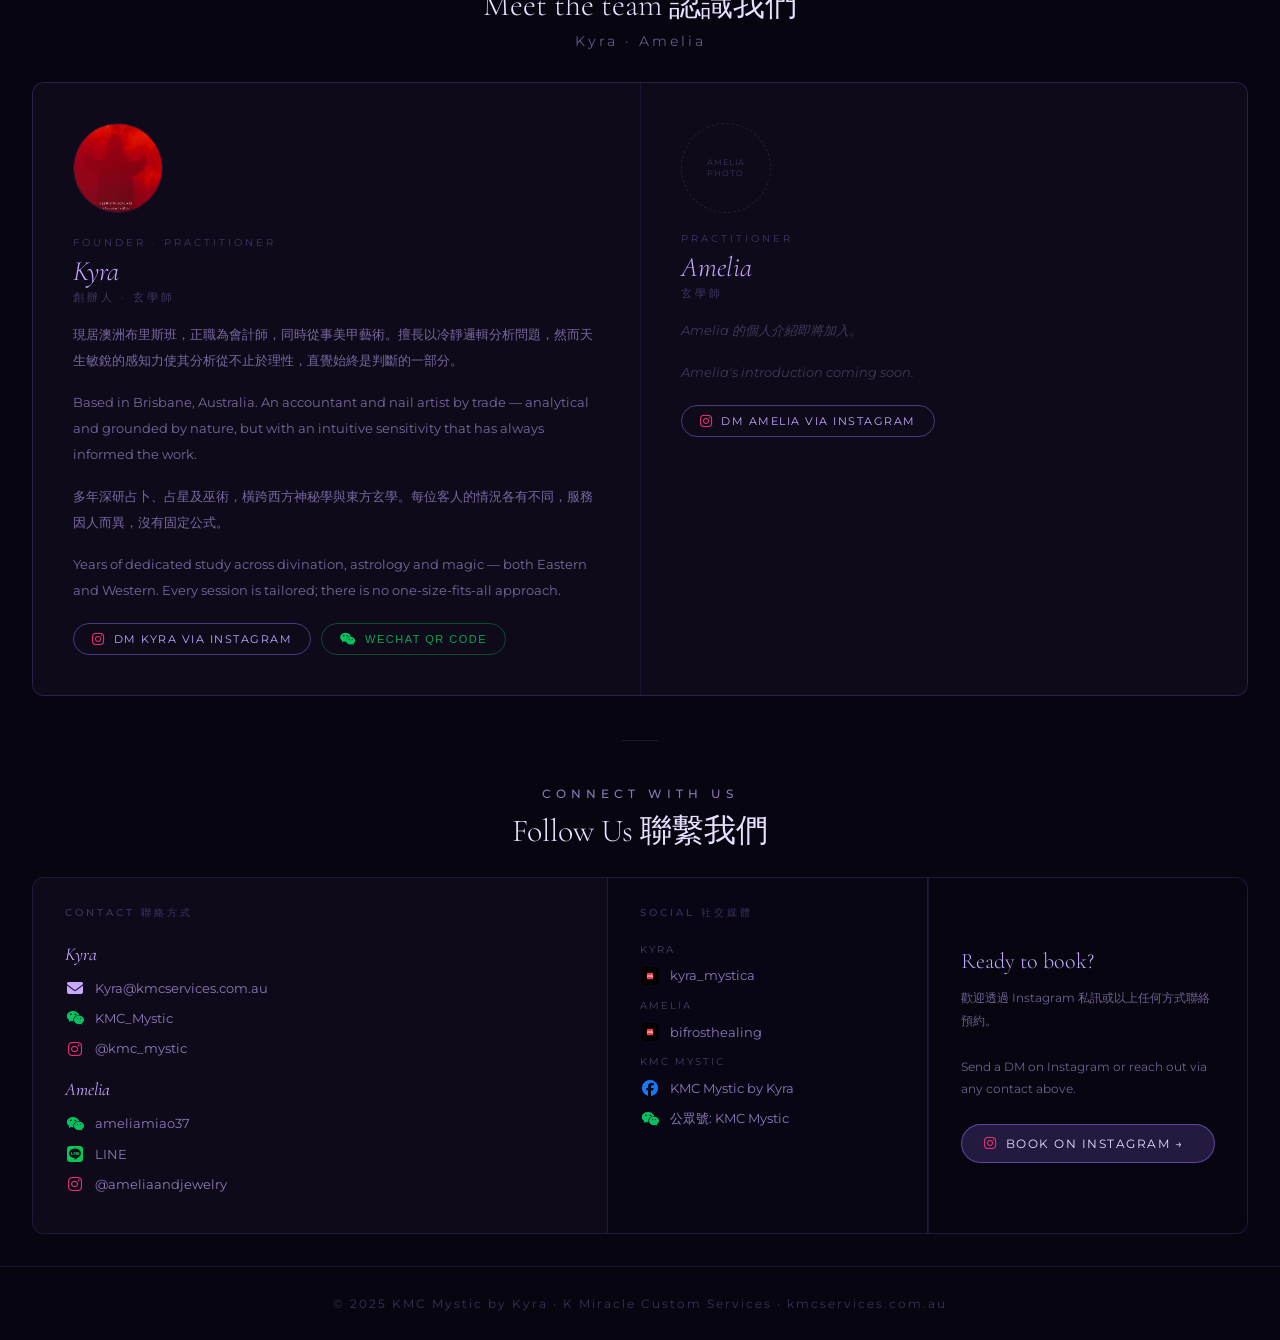
==== commit 4c41ce49: "Add files via upload" ====
--- a/mystic/index.html
+++ b/mystic/index.html
@@ -9,17 +9,9 @@
   <style>
     @import url('https://fonts.googleapis.com/css2?family=Cormorant+Garamond:ital,wght@0,300;0,400;1,300&family=Montserrat:wght@300;400;500&display=swap');
     *{box-sizing:border-box;margin:0;padding:0;}
-    :root{
-      --bg:#07050f;--card:#0e0a1a;--mid:#110d1f;
-      --soft:#c5a8ff;--dim:rgba(180,140,255,0.38);--dimmer:rgba(180,140,255,0.15);
-      --text:#e8deff;--muted:rgba(200,170,255,0.58);--faint:rgba(180,140,255,0.32);
-      --border:rgba(155,110,255,0.14);
-      --serif:'Cormorant Garamond',serif;--sans:'Montserrat',sans-serif;
-    }
+    :root{--bg:#07050f;--card:#0e0a1a;--mid:#110d1f;--soft:#c5a8ff;--dim:rgba(180,140,255,0.38);--dimmer:rgba(180,140,255,0.15);--text:#e8deff;--muted:rgba(200,170,255,0.58);--faint:rgba(180,140,255,0.32);--border:rgba(155,110,255,0.14);--serif:'Cormorant Garamond',serif;--sans:'Montserrat',sans-serif;}
     body{font-family:var(--sans);background:var(--bg);color:var(--text);}
     a{text-decoration:none;color:inherit;}
-
-    /* NAV */
     nav{display:flex;justify-content:space-between;align-items:center;padding:1rem 2.5rem;border-bottom:0.5px solid var(--border);}
     .nav-left{display:flex;align-items:center;gap:1.2rem;}
     .nav-back{font-size:12px;letter-spacing:1.5px;color:rgba(197,168,255,0.6);}
@@ -29,8 +21,6 @@
     .nav-links a{font-size:13px;letter-spacing:1.5px;color:rgba(220,200,255,0.85);}
     .nav-sep{width:0.5px;height:16px;background:rgba(155,110,255,0.2);}
     .nav-book{color:var(--soft)!important;border:1px solid rgba(155,110,255,0.5)!important;padding:8px 20px;border-radius:24px;text-transform:uppercase;font-size:12px!important;letter-spacing:2px!important;}
-
-    /* HERO */
     .hero{display:grid;grid-template-columns:1fr 1fr;min-height:460px;}
     .hero-left{padding:4.5rem 3rem;display:flex;flex-direction:column;justify-content:center;}
     .hero-tag{font-size:13px;letter-spacing:4px;color:rgba(197,168,255,0.85);text-transform:uppercase;margin-bottom:1rem;font-weight:500;}
@@ -43,21 +33,15 @@
     .hero-right{background:#05030d;display:flex;align-items:center;justify-content:center;border-left:0.5px solid var(--border);}
     .img-ph{width:260px;height:340px;border:0.5px dashed var(--dimmer);border-radius:8px;display:flex;align-items:center;justify-content:center;}
     .img-ph span{font-size:11px;letter-spacing:1.5px;color:var(--faint);text-align:center;line-height:1.6;}
-
-    /* DIVIDER + SECTIONS */
     .divider{width:36px;height:0.5px;background:var(--dimmer);margin:2.8rem auto;}
     .sec-label{text-align:center;font-size:12px;letter-spacing:5px;color:rgba(197,168,255,0.7);text-transform:uppercase;margin-bottom:.5rem;font-weight:500;}
     .sec-title{text-align:center;font-family:var(--serif);font-size:32px;font-weight:300;color:var(--text);margin-bottom:.3rem;}
     .sec-zh{text-align:center;font-size:14px;letter-spacing:3px;color:rgba(197,168,255,0.5);margin-bottom:2rem;}
-
-    /* CAT */
     .cat-wrap{margin:0 2rem 2rem;}
     .cat-header{display:flex;align-items:center;gap:.8rem;margin-bottom:1rem;}
     .cat-icon{font-size:16px;opacity:.8;}
     .cat-label-text{font-size:13px;letter-spacing:3px;color:rgba(197,168,255,.9);text-transform:uppercase;font-weight:500;white-space:nowrap;}
     .cat-line{flex:1;height:.5px;background:var(--border);}
-
-    /* SERVICE GRID */
     .svc-grid{display:grid;gap:1px;background:var(--border);border:.5px solid var(--border);border-radius:10px;overflow:hidden;}
     .g3{grid-template-columns:repeat(3,minmax(0,1fr));}
     .svc{padding:2rem 1.8rem;background:var(--card);text-align:center;transition:background .2s;}
@@ -70,12 +54,8 @@
     .svc-price{font-size:13px;color:var(--dim);letter-spacing:1px;}
     .svc-link{display:inline-block;font-size:11px;letter-spacing:2px;color:rgba(155,110,255,.55);border:.5px solid rgba(155,110,255,.2);padding:5px 14px;border-radius:20px;text-transform:uppercase;}
     .badge{display:inline-block;font-size:9px;letter-spacing:2px;color:rgba(180,140,255,.45);border:.5px solid rgba(180,140,255,.2);padding:3px 10px;border-radius:12px;text-transform:uppercase;margin-bottom:.6rem;}
-
-    /* NOTICE */
-    .notice{margin:0 2rem;padding:1.2rem 1.8rem;border-left:2px solid rgba(155,110,255,.3);background:rgba(155,110,255,.05);font-size:13px;color:rgba(200,170,255,.65);line-height:1.9;border-radius:0 8px 8px 0;}
+    .notice{padding:1.2rem 1.8rem;border-left:2px solid rgba(155,110,255,.3);background:rgba(155,110,255,.05);font-size:13px;color:rgba(200,170,255,.65);line-height:1.9;border-radius:0 8px 8px 0;}
     .notice strong{color:rgba(200,170,255,.75);font-weight:500;}
-
-    /* ABOUT */
     .about-grid{display:grid;grid-template-columns:1fr 1fr;gap:1px;background:var(--border);margin:0 2rem;border:.5px solid var(--border);border-radius:12px;overflow:hidden;}
     .about-card{padding:2.5rem;background:var(--card);}
     .about-img{width:90px;height:90px;border-radius:50%;object-fit:cover;object-position:center top;margin-bottom:1.2rem;border:.5px solid var(--border);}
@@ -95,72 +75,36 @@
     .wechat-btn{display:inline-flex;align-items:center;gap:8px;font-size:11px;letter-spacing:1.5px;color:rgba(7,193,96,0.85);border:.5px solid rgba(7,193,96,0.35);padding:8px 18px;border-radius:20px;text-transform:uppercase;cursor:pointer;background:none;}
     .wechat-btn:hover{background:rgba(7,193,96,0.08);}
     .wechat-btn i{font-size:14px;color:#07C160;}
-
-    /* WECHAT MODAL */
-    .modal-overlay{display:none;position:fixed;inset:0;background:rgba(0,0,0,0.75);z-index:1000;align-items:center;justify-content:center;}
-    .modal-overlay.active{display:flex;}
-    .modal-box{background:var(--card);border:.5px solid var(--border);border-radius:16px;padding:2.5rem;text-align:center;max-width:320px;width:90%;}
-    .modal-title{font-family:var(--serif);font-size:24px;color:var(--soft);margin-bottom:.3rem;}
-    .modal-zh{font-size:12px;letter-spacing:2px;color:var(--faint);margin-bottom:1.5rem;}
-    .modal-qr{width:180px;height:180px;background:#fff;border-radius:12px;margin:0 auto 1.2rem;display:flex;align-items:center;justify-content:center;overflow:hidden;}
-    .modal-qr img{width:100%;height:100%;object-fit:contain;}
-    .modal-qr-ph{font-size:12px;color:#888;text-align:center;line-height:1.6;}
-    .modal-id{font-size:14px;color:var(--text);margin-bottom:.4rem;letter-spacing:1px;}
-    .modal-note{font-size:11px;color:var(--faint);line-height:1.7;margin-bottom:1.5rem;}
-    .modal-close{font-size:11px;letter-spacing:2px;color:var(--faint);border:.5px solid var(--border);padding:7px 20px;border-radius:20px;background:none;cursor:pointer;text-transform:uppercase;}
-    .modal-close:hover{color:var(--text);}
-
-    /* FOLLOW US */
-    .follow-outer{margin:0 2rem 2rem;}
-    .follow-block{background:var(--card);border:.5px solid var(--border);border-radius:12px;overflow:hidden;}
-    .follow-grid{display:grid;grid-template-columns:1.8fr 1fr 1fr;gap:1px;background:var(--border);}
-
-    /* Contact col with person sub-cards */
-    .follow-contact-col{padding:1.8rem 2rem;background:var(--card);}
-    .col-title{font-size:10px;letter-spacing:3px;color:var(--faint);text-transform:uppercase;margin-bottom:1.2rem;font-weight:500;}
-    .person-cards{display:grid;grid-template-columns:1fr 1fr;gap:1px;background:var(--border);border:.5px solid var(--border);border-radius:10px;overflow:hidden;}
-    .person-card{padding:1.2rem 1.5rem;background:#0a0718;}
-    .person-name-serif{font-family:var(--serif);font-size:20px;font-weight:300;color:var(--soft);margin-bottom:.8rem;}
-    .person-name-serif em{font-style:italic;}
-
     .ci{display:flex;align-items:center;gap:10px;font-size:13px;color:rgba(200,170,255,.7);margin-bottom:.6rem;line-height:1.6;}
     .ci:hover{color:var(--soft);}
     .bi{width:20px;height:20px;display:flex;align-items:center;justify-content:center;flex-shrink:0;}
     .bi i{font-size:16px;}
     .bi img{width:18px;height:18px;border-radius:4px;object-fit:cover;display:block;}
     .fa-instagram{color:#E1306C;}.fa-facebook{color:#1877F2;}.fa-weixin{color:#07C160;}.fa-line{color:#06C755;}.fa-envelope{color:var(--soft);}
-
-    /* Social col */
-    .follow-social-col{padding:1.8rem 2rem;background:#080514;}
-    .sub-label{font-size:10px;letter-spacing:2px;color:rgba(197,168,255,.35);text-transform:uppercase;margin-bottom:.6rem;display:block;}
-    .si{display:flex;align-items:center;gap:10px;font-size:13px;color:rgba(200,170,255,.65);margin-bottom:.6rem;}
-    .si:hover{color:var(--soft);}
-
-    /* Book col */
-    .follow-book-col{padding:1.8rem 2rem;background:#07050f;display:flex;flex-direction:column;justify-content:center;border-left:.5px solid var(--border);}
-    .book-title{font-family:var(--serif);font-size:22px;color:var(--soft);margin-bottom:.8rem;font-weight:300;}
-    .book-desc{font-size:12px;color:rgba(200,170,255,.55);line-height:1.9;margin-bottom:1.4rem;}
-    .book-btn{display:inline-flex;align-items:center;gap:8px;font-size:12px;letter-spacing:1.5px;color:#e8deff;background:rgba(155,110,255,.2);border:1px solid rgba(155,110,255,.5);padding:11px 22px;border-radius:24px;text-transform:uppercase;}
-    .book-btn:hover{background:rgba(155,110,255,.3);}
-    .book-btn i{font-size:14px;color:#E1306C;}
-
     footer{text-align:center;padding:1.8rem;border-top:.5px solid var(--border);font-size:12px;letter-spacing:2px;color:var(--faint);}
+    /* Animal card */
+    .animal-card{background:var(--card);border:.5px solid rgba(155,110,255,0.25);border-radius:12px;padding:2rem 2.5rem;margin:0 2rem;margin-top:12px;}
+    .animal-tag{display:inline-flex;align-items:center;gap:6px;font-size:11px;letter-spacing:2px;color:rgba(197,168,255,.8);background:rgba(155,110,255,.12);border:.5px solid rgba(155,110,255,.3);padding:4px 14px;border-radius:12px;margin-bottom:1rem;}
+    .animal-desc{font-size:13px;line-height:1.9;color:var(--muted);margin-bottom:1.5rem;max-width:700px;}
+    .animal-links{display:flex;flex-wrap:wrap;gap:.8rem;}
+    .animal-link-btn{display:inline-flex;align-items:center;gap:6px;font-size:11px;letter-spacing:1.5px;color:rgba(197,168,255,.75);border:.5px solid rgba(155,110,255,.25);padding:8px 18px;border-radius:20px;text-transform:uppercase;}
+    .animal-link-btn:hover{background:rgba(155,110,255,.1);color:var(--soft);}
   </style>
 </head>
 <body>
 
 <!-- WECHAT MODAL -->
-<div class="modal-overlay" id="wechatModal" onclick="if(event.target===this)closeModal()">
-  <div class="modal-box">
-    <div class="modal-title">WeChat 微信</div>
-    <div class="modal-zh">掃描二維碼或搜索 ID 添加</div>
-    <div class="modal-qr">
-      <!-- Replace wechat-qr.jpg with your actual QR code image -->
-      <div class="modal-qr-ph">請上傳微信 QR Code 圖片<br>Replace with wechat-qr.jpg</div>
-    </div>
-    <div class="modal-id">KMC_Mystic</div>
-    <div class="modal-note">微信搜一搜「KMC_Mystic」即可添加<br>Search "KMC_Mystic" on WeChat to connect</div>
-    <button class="modal-close" onclick="closeModal()">Close 關閉</button>
+<div id="wechatModal" style="display:none;position:fixed;inset:0;background:rgba(0,0,0,0.75);z-index:1000;align-items:center;justify-content:center;">
+  <div style="background:#0e0a1a;border:0.5px solid rgba(155,110,255,0.2);border-radius:16px;padding:2.5rem;text-align:center;max-width:300px;width:90%;">
+    <div style="font-family:'Cormorant Garamond',serif;font-size:24px;color:#c5a8ff;margin-bottom:.3rem;">WeChat 微信</div>
+    <div style="font-size:11px;letter-spacing:2px;color:rgba(180,140,255,0.32);margin-bottom:1.5rem;">掃描二維碼或搜索 ID 添加</div>
+    <div style="width:180px;height:180px;background:#fff;border-radius:12px;margin:0 auto 1.2rem;overflow:hidden;display:flex;align-items:center;justify-content:center;">
+      <img src="wechat-qr.jpg" alt="WeChat QR" style="width:100%;height:100%;object-fit:contain;" onerror="this.style.display='none';this.nextElementSibling.style.display='block'"/>
+      <div style="display:none;padding:1rem;font-size:11px;color:#888;text-align:center;line-height:1.6;">請將 QR Code 圖片命名為<br>wechat-qr.jpg<br>放入 mystic/ 資料夾</div>
+    </div>
+    <div style="font-size:14px;color:#e8deff;margin-bottom:.4rem;">KMC_Mystic</div>
+    <div style="font-size:11px;color:rgba(180,140,255,0.32);line-height:1.7;margin-bottom:1.5rem;">微信搜一搜「KMC_Mystic」即可添加</div>
+    <button onclick="closeWechat()" style="font-size:11px;letter-spacing:2px;color:rgba(180,140,255,0.45);border:0.5px solid rgba(155,110,255,0.2);padding:7px 20px;border-radius:20px;background:none;cursor:pointer;">Close 關閉</button>
   </div>
 </div>
 
@@ -205,7 +149,6 @@
     <div class="sec-title">Services 服務</div>
     <div class="sec-zh">卜卦 · 占星 · 魔法儀式 · 療愈</div>
 
-    <!-- 卜卦 -->
     <div class="cat-wrap">
       <div class="cat-header"><span class="cat-icon">🃏</span><span class="cat-label-text">Divination 卜卦</span><div class="cat-line"></div></div>
       <div class="svc-grid g3">
@@ -230,7 +173,6 @@
       </div>
     </div>
 
-    <!-- 占星 -->
     <div class="cat-wrap">
       <div class="cat-header"><span class="cat-icon">⭐</span><span class="cat-label-text">Astrology 占星</span><div class="cat-line"></div></div>
       <div class="svc-grid g3">
@@ -255,7 +197,6 @@
       </div>
     </div>
 
-    <!-- 魔法儀式 -->
     <div class="cat-wrap">
       <div class="cat-header"><span class="cat-icon">🕯</span><span class="cat-label-text">Ritual Magic 魔法儀式</span><div class="cat-line"></div></div>
       <div class="svc-grid g3">
@@ -280,7 +221,6 @@
       </div>
     </div>
 
-    <!-- 療愈 -->
     <div class="cat-wrap">
       <div class="cat-header"><span class="cat-icon">✨</span><span class="cat-label-text">Healing 療愈</span><div class="cat-line"></div></div>
       <div class="svc-grid g3">
@@ -303,24 +243,37 @@
           <a class="svc-link" href="theta.html">了解更多 Learn more →</a>
         </div>
       </div>
-    </div>
-
-    <div class="notice" style="margin-bottom:2rem;">
-      <strong>請注意 —</strong> 所有玄學及療愈服務均不能取代正規醫療或心理治療。如有健康或情緒問題，請先諮詢專業醫護人員。<br>
-      <strong>Please note —</strong> All metaphysical and healing services are not a substitute for medical or psychological treatment. Please consult a qualified professional if you have health concerns.
+
+      <!-- ANIMAL CARD -->
+      <div class="animal-card">
+        <div class="animal-tag">💕 動物公益專屬優惠 Animal Welfare Discount</div>
+        <p class="animal-desc">凡參與救援、中途、捐款或志工等公益行動，預約 BIFROST HEALING「動物靈性項目」皆享當次個案 7 折優惠。預約時請出示相關憑證，這是 Amelia 的一點心意，謝謝你們對動物的付出，希望這份療愈能帶給你和寶貝溫暖的支持。<br><br>Those involved in animal rescue, fostering, donation or volunteer work may enjoy a 30% discount on animal spiritual services. Please show proof at the time of booking.</p>
+        <div class="animal-links">
+          <a class="animal-link-btn" href="reiki.html">🐾 動物靈氣療癒 Animal Reiki →</a>
+          <a class="animal-link-btn" href="pendulum.html">🐾 動物 SRT Animal SRT →</a>
+          <a class="animal-link-btn" href="theta.html">🐾 動物溝通 & 前世 Animal Communication →</a>
+        </div>
+      </div>
+    </div>
+
+    <div style="margin:0 2rem 2rem;">
+      <div class="notice">
+        <strong>請注意 —</strong> 所有玄學及療愈服務均不能取代正規醫療或心理治療。如有健康或情緒問題，請先諮詢專業醫護人員。<br>
+        <strong>Please note —</strong> All metaphysical and healing services are not a substitute for medical or psychological treatment. Please consult a qualified professional if you have health concerns.
+      </div>
     </div>
   </section>
 
   <div class="divider"></div>
 
-  <!-- ABOUT -->
   <section id="about">
     <div class="sec-label">The practitioners</div>
     <div class="sec-title">Meet the team 認識我們</div>
     <div class="sec-zh">Kyra · Amelia</div>
     <div class="about-grid">
       <div class="about-card">
-        <img class="about-img" src="kyra-photo.jpg" alt="Kyra"/>
+        <img class="about-img" src="kyra-photo.jpg" alt="Kyra" onerror="this.style.display='none';this.nextElementSibling.style.display='flex'"/>
+        <div class="about-img-ph" style="display:none;"><span>KYRA</span></div>
         <div class="about-role">Founder · Practitioner</div>
         <div class="about-name"><em>Kyra</em></div>
         <div class="about-name-zh">創辦人 · 玄學師</div>
@@ -332,7 +285,7 @@
         </div>
         <div class="about-btns">
           <a class="dm-btn" href="https://www.instagram.com/kmc_mystic/" target="_blank"><i class="fa-brands fa-instagram"></i>DM Kyra via Instagram</a>
-          <button class="wechat-btn" onclick="openModal()"><i class="fa-brands fa-weixin"></i>WeChat QR Code</button>
+          <button class="wechat-btn" onclick="document.getElementById('wechatModal').style.display='flex'"><i class="fa-brands fa-weixin"></i>WeChat QR Code</button>
         </div>
       </div>
       <div class="about-card">
@@ -357,54 +310,36 @@
   <div style="padding:0 2rem;">
     <div class="sec-label">Connect with us</div>
     <div class="sec-title">Follow Us 聯繫我們</div>
-    <div class="sec-zh" style="margin-bottom:1.5rem;"></div>
-  </div>
-  <div class="follow-outer">
-    <div class="follow-block">
-      <div class="follow-grid">
-
-        <!-- Contact -->
-        <div class="follow-contact-col">
-          <div class="col-title">Contact 聯絡方式</div>
-          <div class="person-cards">
-            <div class="person-card">
-              <div class="person-name-serif"><em>Kyra</em></div>
-              <a class="ci" href="mailto:Kyra@kmcservices.com.au"><span class="bi"><i class="fa-solid fa-envelope"></i></span>Kyra@kmcservices.com.au</a>
-              <div class="ci" style="cursor:pointer;" onclick="openModal()"><span class="bi"><i class="fa-brands fa-weixin"></i></span>KMC_Mystic</div>
-              <a class="ci" href="https://www.instagram.com/kmc_mystic/" target="_blank"><span class="bi"><i class="fa-brands fa-instagram"></i></span>@kmc_mystic</a>
-            </div>
-            <div class="person-card">
-              <div class="person-name-serif"><em>Amelia</em></div>
-              <div class="ci"><span class="bi"><i class="fa-brands fa-weixin"></i></span>ameliamiao37</div>
-              <a class="ci" href="https://line.me/ti/p/J6MpvJ4Krr" target="_blank"><span class="bi"><i class="fa-brands fa-line"></i></span>LINE</a>
-              <a class="ci" href="https://www.instagram.com/ameliaandjewelry/" target="_blank"><span class="bi"><i class="fa-brands fa-instagram"></i></span>@ameliaandjewelry</a>
-            </div>
-          </div>
-        </div>
-
-        <!-- Social -->
-        <div class="follow-social-col">
-          <div class="col-title">Social 社交媒體</div>
-          <span class="sub-label">Kyra</span>
-          <a class="si" href="https://xhslink.com/m/7CBWan9iznq" target="_blank">
-            <span class="bi"><img src="xiaohongshu.png" alt="小紅書"/></span>kyra_mystica
-          </a>
-          <span class="sub-label" style="margin-top:.6rem;">Amelia</span>
-          <a class="si" href="https://xhslink.com/m/7OP4Dt7wPjU" target="_blank">
-            <span class="bi"><img src="xiaohongshu.png" alt="小紅書"/></span>bifrosthealing
-          </a>
-          <span class="sub-label" style="margin-top:.6rem;">KMC Mystic</span>
-          <a class="si" href="https://www.facebook.com/KMCMystic/" target="_blank"><span class="bi"><i class="fa-brands fa-facebook"></i></span>KMC Mystic by Kyra</a>
-          <div class="si"><span class="bi"><i class="fa-brands fa-weixin"></i></span>公眾號: KMC Mystic</div>
-        </div>
-
-        <!-- Book -->
-        <div class="follow-book-col">
-          <div class="book-title">Ready to book?</div>
-          <div class="book-desc">歡迎透過 Instagram 私訊或以上任何方式聯絡預約。<br><br>Send a DM on Instagram or reach out via any contact above.</div>
-          <a class="book-btn" href="https://www.instagram.com/KMC_Mystic" target="_blank"><i class="fa-brands fa-instagram"></i>Book on Instagram →</a>
-        </div>
-
+  </div>
+  <div style="margin:1.5rem 2rem 2rem;">
+    <div style="background:var(--card);border:0.5px solid var(--border);border-radius:12px;overflow:hidden;">
+      <div style="display:grid;grid-template-columns:1.8fr 1fr 1fr;gap:1px;background:var(--border);">
+        <div style="padding:1.8rem 2rem;background:var(--card);">
+          <div style="font-size:10px;letter-spacing:3px;color:var(--faint);text-transform:uppercase;margin-bottom:1.4rem;font-weight:500;">Contact 聯絡方式</div>
+          <div style="font-family:var(--serif);font-size:18px;font-style:italic;color:var(--soft);margin-bottom:.8rem;">Kyra</div>
+          <a class="ci" href="mailto:Kyra@kmcservices.com.au"><span class="bi"><i class="fa-solid fa-envelope"></i></span>Kyra@kmcservices.com.au</a>
+          <div class="ci" style="cursor:pointer;" onclick="document.getElementById('wechatModal').style.display='flex'"><span class="bi"><i class="fa-brands fa-weixin"></i></span>KMC_Mystic</div>
+          <a class="ci" href="https://www.instagram.com/kmc_mystic/" target="_blank"><span class="bi"><i class="fa-brands fa-instagram"></i></span>@kmc_mystic</a>
+          <div style="font-family:var(--serif);font-size:18px;font-style:italic;color:var(--soft);margin-top:1.2rem;margin-bottom:.8rem;">Amelia</div>
+          <div class="ci"><span class="bi"><i class="fa-brands fa-weixin"></i></span>ameliamiao37</div>
+          <a class="ci" href="https://line.me/ti/p/J6MpvJ4Krr" target="_blank"><span class="bi"><i class="fa-brands fa-line"></i></span>LINE</a>
+          <a class="ci" href="https://www.instagram.com/ameliaandjewelry/" target="_blank"><span class="bi"><i class="fa-brands fa-instagram"></i></span>@ameliaandjewelry</a>
+        </div>
+        <div style="padding:1.8rem 2rem;background:#080514;">
+          <div style="font-size:10px;letter-spacing:3px;color:var(--faint);text-transform:uppercase;margin-bottom:1.4rem;font-weight:500;">Social 社交媒體</div>
+          <span style="font-size:10px;letter-spacing:2px;color:rgba(197,168,255,.35);text-transform:uppercase;margin-bottom:.6rem;display:block;">Kyra</span>
+          <a class="ci" href="https://xhslink.com/m/7CBWan9iznq" target="_blank"><span class="bi"><img src="xiaohongshu.png" alt="小紅書"/></span>kyra_mystica</a>
+          <span style="font-size:10px;letter-spacing:2px;color:rgba(197,168,255,.35);text-transform:uppercase;margin-top:.8rem;margin-bottom:.6rem;display:block;">Amelia</span>
+          <a class="ci" href="https://xhslink.com/m/7OP4Dt7wPjU" target="_blank"><span class="bi"><img src="xiaohongshu.png" alt="小紅書"/></span>bifrosthealing</a>
+          <span style="font-size:10px;letter-spacing:2px;color:rgba(197,168,255,.35);text-transform:uppercase;margin-top:.8rem;margin-bottom:.6rem;display:block;">KMC Mystic</span>
+          <a class="ci" href="https://www.facebook.com/KMCMystic/" target="_blank"><span class="bi"><i class="fa-brands fa-facebook"></i></span>KMC Mystic by Kyra</a>
+          <div class="ci"><span class="bi"><i class="fa-brands fa-weixin"></i></span>公眾號: KMC Mystic</div>
+        </div>
+        <div style="padding:1.8rem 2rem;background:#07050f;display:flex;flex-direction:column;justify-content:center;border-left:0.5px solid var(--border);">
+          <div style="font-family:var(--serif);font-size:22px;color:var(--soft);margin-bottom:.8rem;font-weight:300;">Ready to book?</div>
+          <div style="font-size:12px;color:rgba(200,170,255,.55);line-height:1.9;margin-bottom:1.4rem;">歡迎透過 Instagram 私訊或以上任何方式聯絡預約。<br><br>Send a DM on Instagram or reach out via any contact above.</div>
+          <a style="display:inline-flex;align-items:center;gap:8px;font-size:12px;letter-spacing:1.5px;color:#e8deff;background:rgba(155,110,255,.2);border:1px solid rgba(155,110,255,.5);padding:11px 22px;border-radius:24px;text-transform:uppercase;text-decoration:none;" href="https://www.instagram.com/KMC_Mystic" target="_blank"><i class="fa-brands fa-instagram" style="color:#E1306C;font-size:14px;"></i>Book on Instagram →</a>
+        </div>
       </div>
     </div>
   </div>
@@ -413,9 +348,12 @@
 <footer>© 2025 KMC Mystic by Kyra · K Miracle Custom Services · kmcservices.com.au</footer>
 
 <script>
-function openModal(){document.getElementById('wechatModal').classList.add('active');}
-function closeModal(){document.getElementById('wechatModal').classList.remove('active');}
-document.addEventListener('keydown',function(e){if(e.key==='Escape')closeModal();});
+document.getElementById('wechatModal').addEventListener('click',function(e){
+  if(e.target===this)this.style.display='none';
+});
+document.addEventListener('keydown',function(e){
+  if(e.key==='Escape')document.getElementById('wechatModal').style.display='none';
+});
 </script>
 </body>
 </html>
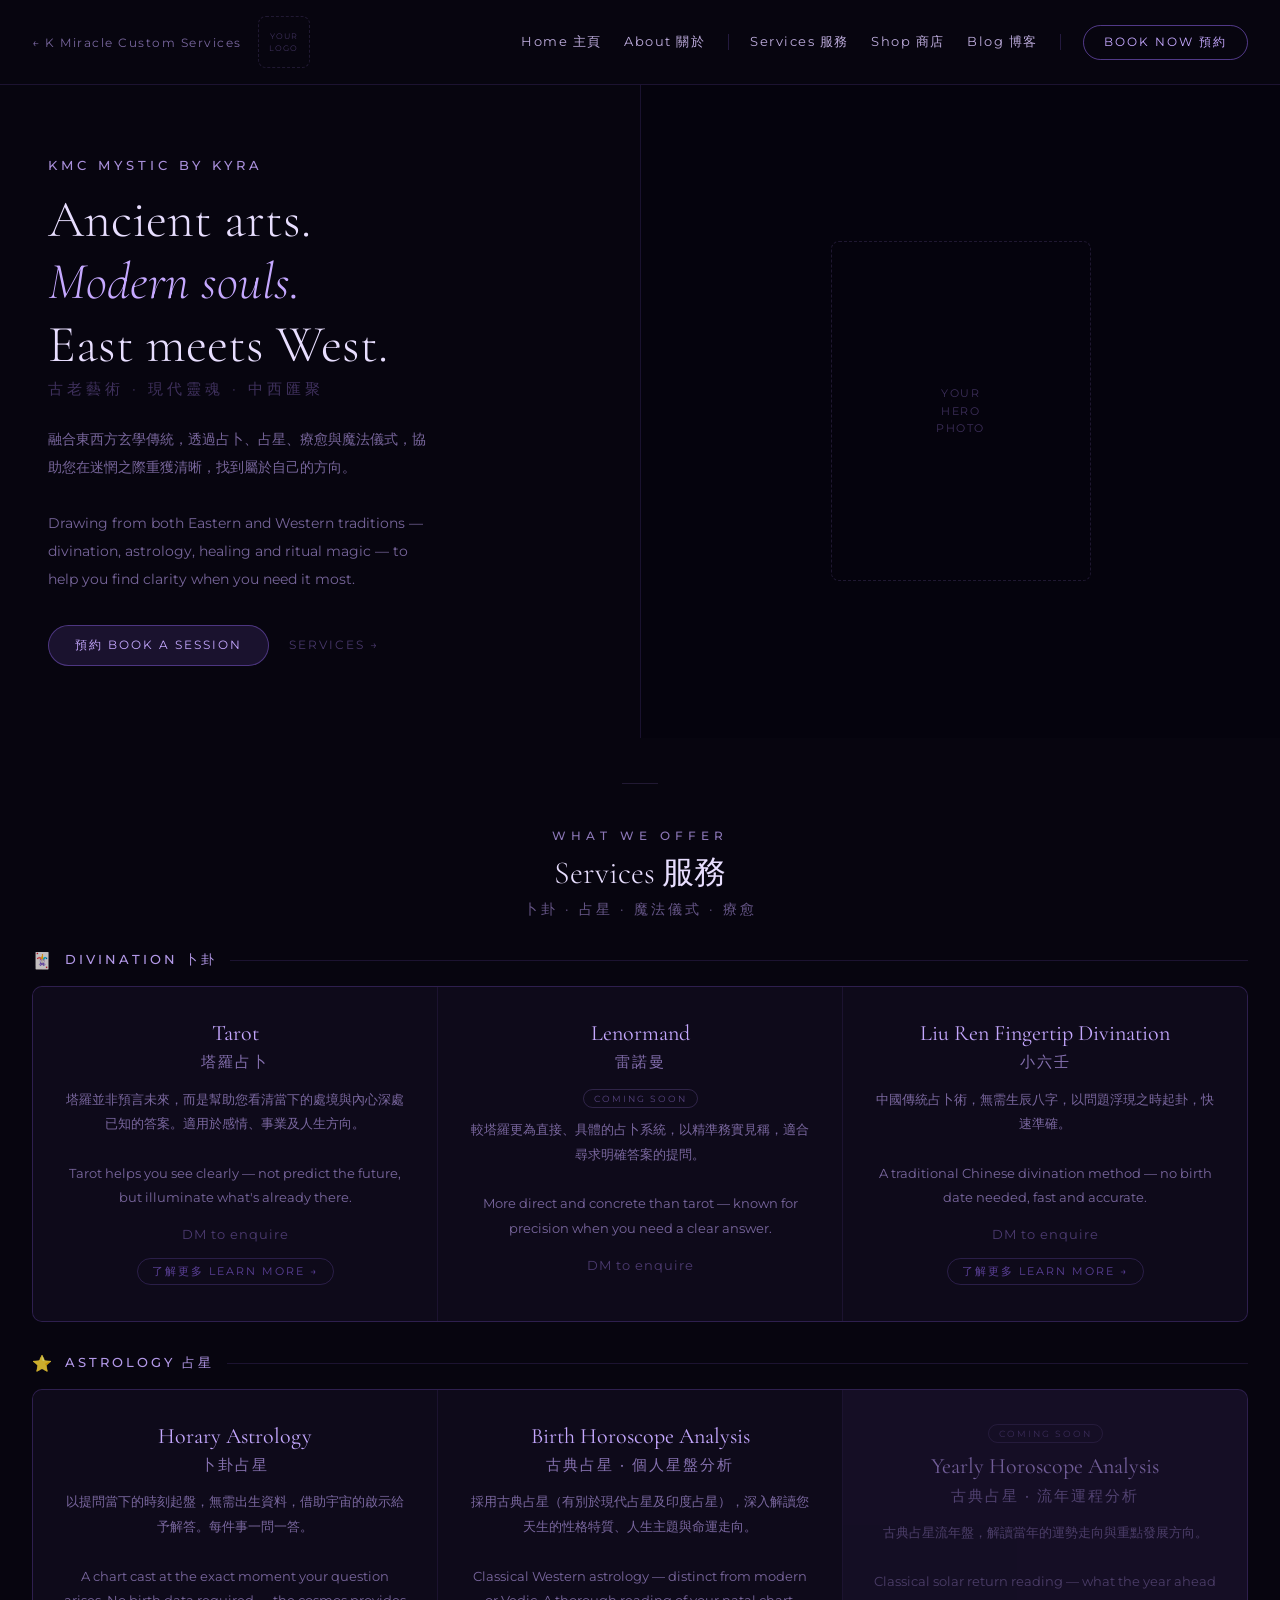
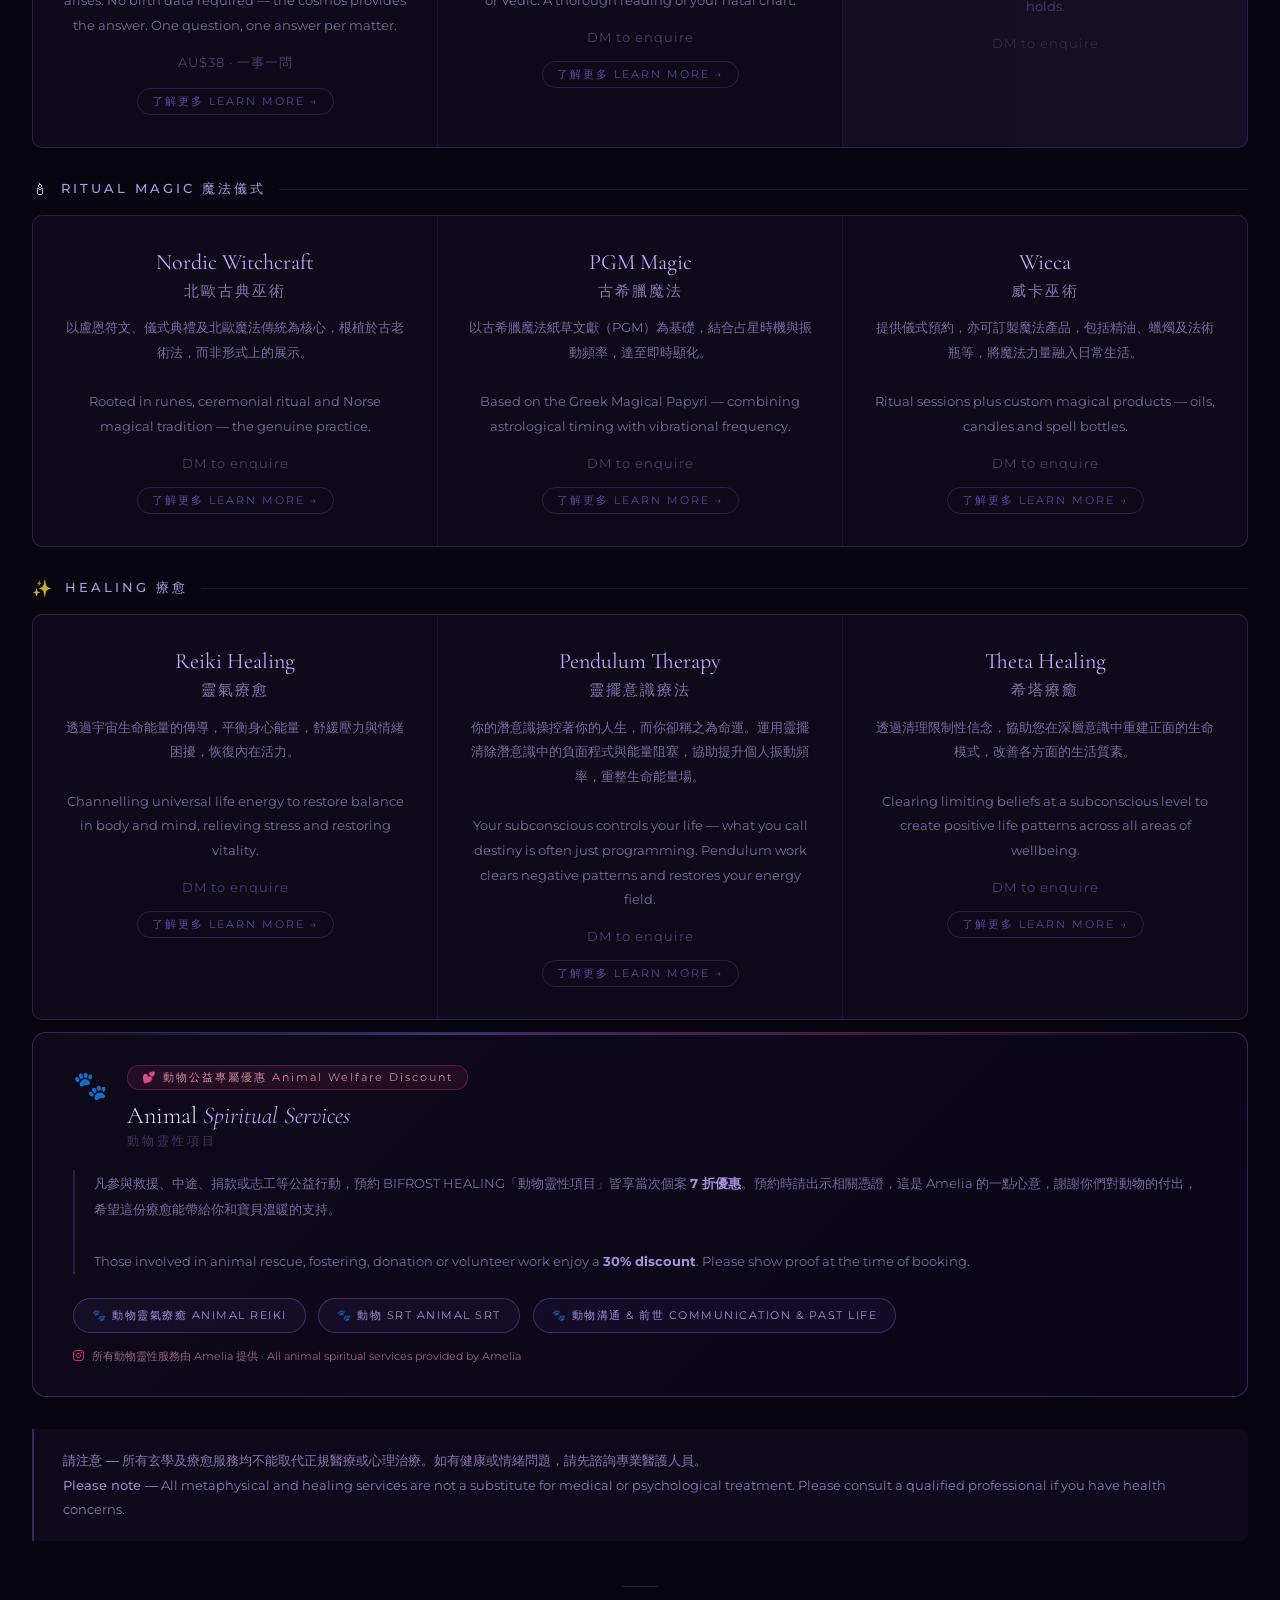
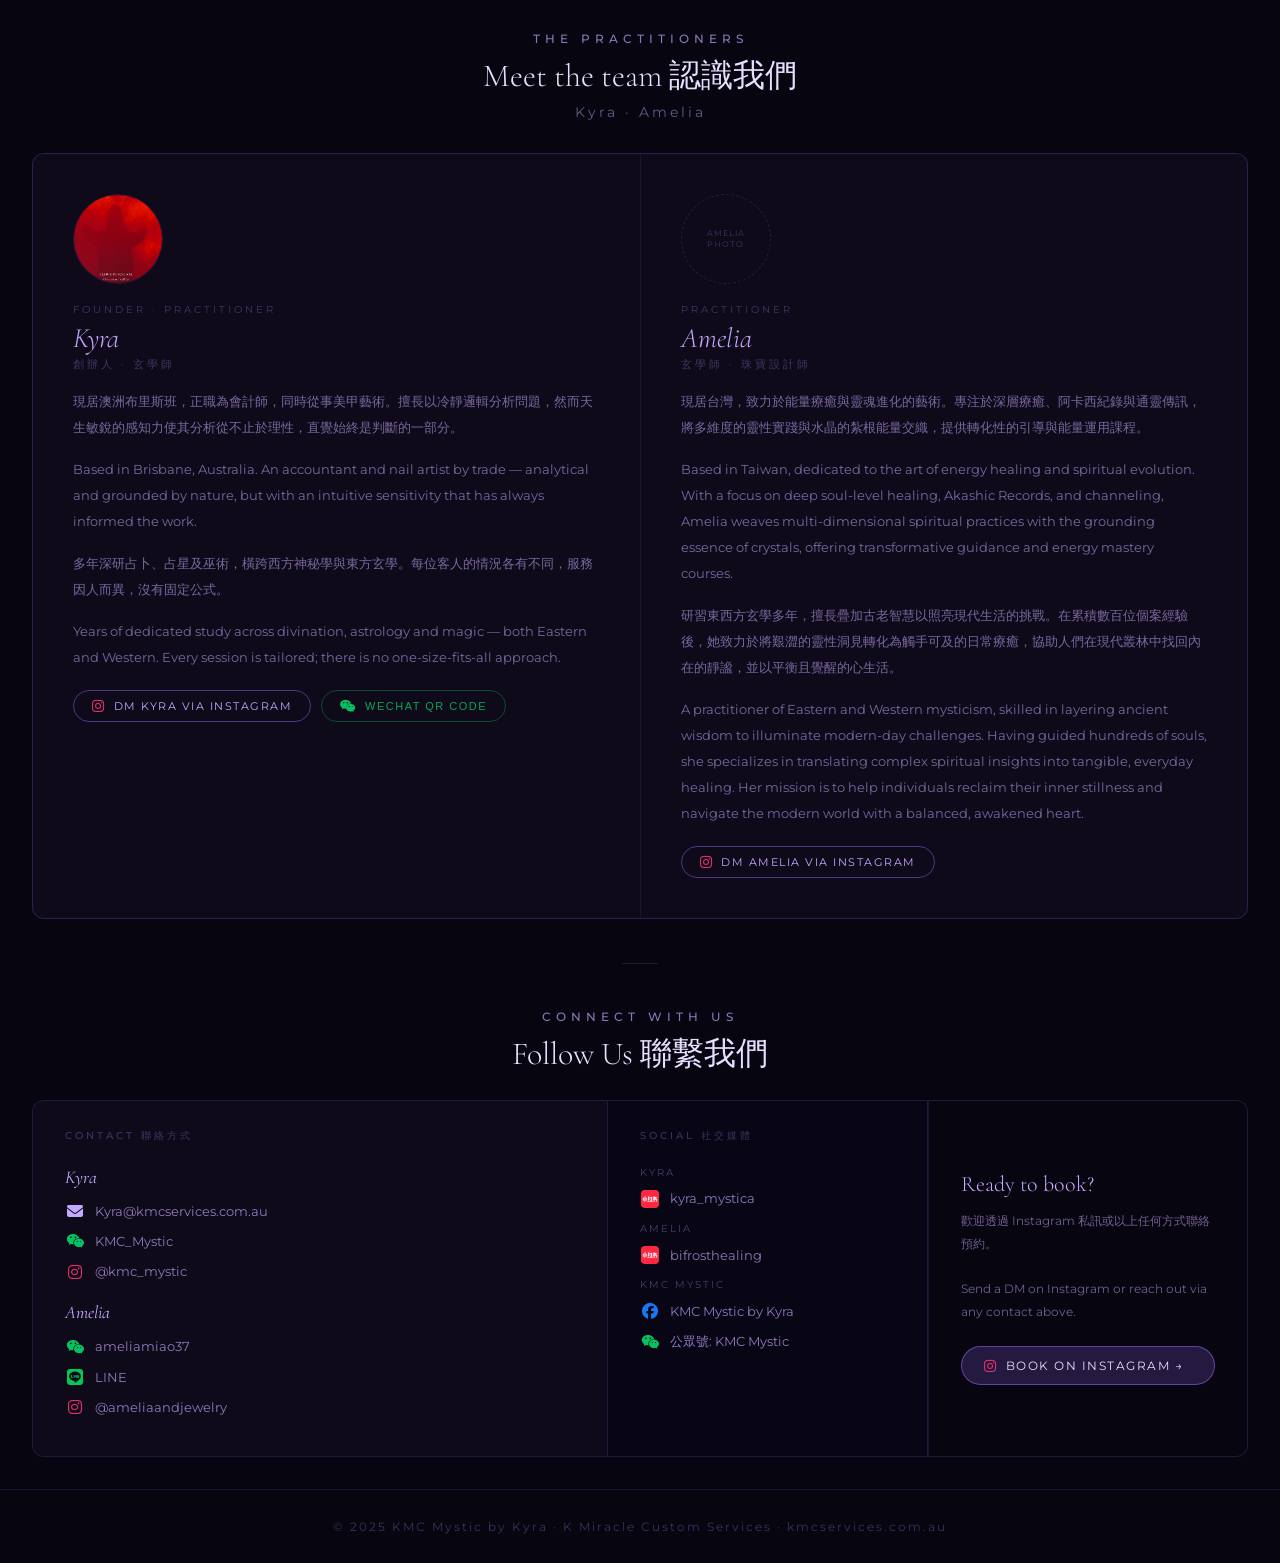
==== commit 99a86222: "Add files via upload" ====
--- a/mystic/index.html
+++ b/mystic/index.html
@@ -7,108 +7,175 @@
   <link rel="stylesheet" href="https://cdnjs.cloudflare.com/ajax/libs/font-awesome/6.5.0/css/all.min.css"/>
   <link rel="stylesheet" href="../css/style.css"/>
   <style>
-    @import url('https://fonts.googleapis.com/css2?family=Cormorant+Garamond:ital,wght@0,300;0,400;1,300&family=Montserrat:wght@300;400;500&display=swap');
-    *{box-sizing:border-box;margin:0;padding:0;}
-    :root{--bg:#07050f;--card:#0e0a1a;--mid:#110d1f;--soft:#c5a8ff;--dim:rgba(180,140,255,0.38);--dimmer:rgba(180,140,255,0.15);--text:#e8deff;--muted:rgba(200,170,255,0.58);--faint:rgba(180,140,255,0.32);--border:rgba(155,110,255,0.14);--serif:'Cormorant Garamond',serif;--sans:'Montserrat',sans-serif;}
-    body{font-family:var(--sans);background:var(--bg);color:var(--text);}
-    a{text-decoration:none;color:inherit;}
-    nav{display:flex;justify-content:space-between;align-items:center;padding:1rem 2.5rem;border-bottom:0.5px solid var(--border);}
-    .nav-left{display:flex;align-items:center;gap:1.2rem;}
-    .nav-back{font-size:12px;letter-spacing:1.5px;color:rgba(197,168,255,0.6);}
-    .nav-logo-ph{width:52px;height:52px;border:0.5px dashed var(--dimmer);border-radius:8px;display:flex;align-items:center;justify-content:center;}
-    .nav-logo-ph span{font-size:8px;letter-spacing:1px;color:var(--faint);text-align:center;line-height:1.5;}
-    .nav-links{display:flex;align-items:center;gap:1.6rem;}
-    .nav-links a{font-size:13px;letter-spacing:1.5px;color:rgba(220,200,255,0.85);}
-    .nav-sep{width:0.5px;height:16px;background:rgba(155,110,255,0.2);}
-    .nav-book{color:var(--soft)!important;border:1px solid rgba(155,110,255,0.5)!important;padding:8px 20px;border-radius:24px;text-transform:uppercase;font-size:12px!important;letter-spacing:2px!important;}
-    .hero{display:grid;grid-template-columns:1fr 1fr;min-height:460px;}
-    .hero-left{padding:4.5rem 3rem;display:flex;flex-direction:column;justify-content:center;}
-    .hero-tag{font-size:13px;letter-spacing:4px;color:rgba(197,168,255,0.85);text-transform:uppercase;margin-bottom:1rem;font-weight:500;}
-    .hero-title{font-family:var(--serif);font-size:52px;font-weight:300;line-height:1.2;color:var(--text);margin-bottom:.2rem;}
-    .hero-title em{color:var(--soft);font-style:italic;}
-    .hero-zh{font-size:16px;letter-spacing:4px;color:var(--faint);margin-bottom:1.8rem;}
-    .hero-desc{font-size:14px;line-height:2;color:var(--muted);margin-bottom:2rem;max-width:380px;}
-    .btn-p{display:inline-block;font-size:12px;letter-spacing:2px;background:rgba(155,110,255,0.13);border:0.5px solid rgba(155,110,255,0.4);color:var(--soft);padding:12px 28px;border-radius:24px;text-transform:uppercase;margin-right:1rem;}
-    .btn-s{font-size:12px;letter-spacing:2px;color:var(--dim);text-transform:uppercase;}
-    .hero-right{background:#05030d;display:flex;align-items:center;justify-content:center;border-left:0.5px solid var(--border);}
-    .img-ph{width:260px;height:340px;border:0.5px dashed var(--dimmer);border-radius:8px;display:flex;align-items:center;justify-content:center;}
-    .img-ph span{font-size:11px;letter-spacing:1.5px;color:var(--faint);text-align:center;line-height:1.6;}
-    .divider{width:36px;height:0.5px;background:var(--dimmer);margin:2.8rem auto;}
-    .sec-label{text-align:center;font-size:12px;letter-spacing:5px;color:rgba(197,168,255,0.7);text-transform:uppercase;margin-bottom:.5rem;font-weight:500;}
-    .sec-title{text-align:center;font-family:var(--serif);font-size:32px;font-weight:300;color:var(--text);margin-bottom:.3rem;}
-    .sec-zh{text-align:center;font-size:14px;letter-spacing:3px;color:rgba(197,168,255,0.5);margin-bottom:2rem;}
-    .cat-wrap{margin:0 2rem 2rem;}
-    .cat-header{display:flex;align-items:center;gap:.8rem;margin-bottom:1rem;}
-    .cat-icon{font-size:16px;opacity:.8;}
-    .cat-label-text{font-size:13px;letter-spacing:3px;color:rgba(197,168,255,.9);text-transform:uppercase;font-weight:500;white-space:nowrap;}
-    .cat-line{flex:1;height:.5px;background:var(--border);}
-    .svc-grid{display:grid;gap:1px;background:var(--border);border:.5px solid var(--border);border-radius:10px;overflow:hidden;}
-    .g3{grid-template-columns:repeat(3,minmax(0,1fr));}
-    .svc{padding:2rem 1.8rem;background:var(--card);text-align:center;transition:background .2s;}
-    .svc:hover{background:#130e22;}
-    .svc.coming{opacity:.5;}
-    .svc-name{font-family:var(--serif);font-size:22px;color:var(--soft);margin-bottom:.3rem;line-height:1.3;}
-    .svc-name-zh{font-size:15px;letter-spacing:2px;color:rgba(197,168,255,0.65);margin-bottom:.9rem;font-weight:500;}
-    .svc-desc{font-size:13px;line-height:1.9;color:var(--muted);margin-bottom:1rem;}
-    .svc-price-row{display:flex;align-items:center;justify-content:center;gap:.6rem;margin-bottom:1rem;flex-wrap:wrap;}
-    .svc-price{font-size:13px;color:var(--dim);letter-spacing:1px;}
-    .svc-link{display:inline-block;font-size:11px;letter-spacing:2px;color:rgba(155,110,255,.55);border:.5px solid rgba(155,110,255,.2);padding:5px 14px;border-radius:20px;text-transform:uppercase;}
-    .badge{display:inline-block;font-size:9px;letter-spacing:2px;color:rgba(180,140,255,.45);border:.5px solid rgba(180,140,255,.2);padding:3px 10px;border-radius:12px;text-transform:uppercase;margin-bottom:.6rem;}
-    .notice{padding:1.2rem 1.8rem;border-left:2px solid rgba(155,110,255,.3);background:rgba(155,110,255,.05);font-size:13px;color:rgba(200,170,255,.65);line-height:1.9;border-radius:0 8px 8px 0;}
-    .notice strong{color:rgba(200,170,255,.75);font-weight:500;}
-    .about-grid{display:grid;grid-template-columns:1fr 1fr;gap:1px;background:var(--border);margin:0 2rem;border:.5px solid var(--border);border-radius:12px;overflow:hidden;}
-    .about-card{padding:2.5rem;background:var(--card);}
-    .about-img{width:90px;height:90px;border-radius:50%;object-fit:cover;object-position:center top;margin-bottom:1.2rem;border:.5px solid var(--border);}
-    .about-img-ph{width:90px;height:90px;border:.5px dashed var(--dimmer);border-radius:50%;display:flex;align-items:center;justify-content:center;margin-bottom:1.2rem;}
-    .about-img-ph span{font-size:8px;letter-spacing:1px;color:var(--faint);text-align:center;line-height:1.4;}
-    .about-role{font-size:10px;letter-spacing:3px;color:var(--faint);text-transform:uppercase;margin-bottom:.3rem;}
-    .about-name{font-family:var(--serif);font-size:28px;font-weight:300;color:var(--text);margin-bottom:.15rem;}
-    .about-name em{color:var(--soft);font-style:italic;}
-    .about-name-zh{font-size:11px;letter-spacing:3px;color:var(--faint);margin-bottom:1rem;}
-    .about-text{font-size:13px;line-height:2;color:var(--muted);}
-    .about-text p{margin-bottom:1rem;}
-    .about-text p:last-child{margin-bottom:0;}
-    .about-btns{display:flex;flex-wrap:wrap;gap:.6rem;margin-top:1.2rem;}
-    .dm-btn{display:inline-flex;align-items:center;gap:8px;font-size:11px;letter-spacing:1.5px;color:var(--soft);border:.5px solid rgba(155,110,255,.45);padding:8px 18px;border-radius:20px;text-transform:uppercase;}
-    .dm-btn:hover{background:rgba(155,110,255,.15);}
-    .dm-btn i{font-size:14px;color:#E1306C;}
-    .wechat-btn{display:inline-flex;align-items:center;gap:8px;font-size:11px;letter-spacing:1.5px;color:rgba(7,193,96,0.85);border:.5px solid rgba(7,193,96,0.35);padding:8px 18px;border-radius:20px;text-transform:uppercase;cursor:pointer;background:none;}
-    .wechat-btn:hover{background:rgba(7,193,96,0.08);}
-    .wechat-btn i{font-size:14px;color:#07C160;}
-    .ci{display:flex;align-items:center;gap:10px;font-size:13px;color:rgba(200,170,255,.7);margin-bottom:.6rem;line-height:1.6;}
-    .ci:hover{color:var(--soft);}
-    .bi{width:20px;height:20px;display:flex;align-items:center;justify-content:center;flex-shrink:0;}
-    .bi i{font-size:16px;}
-    .bi img{width:18px;height:18px;border-radius:4px;object-fit:cover;display:block;}
-    .fa-instagram{color:#E1306C;}.fa-facebook{color:#1877F2;}.fa-weixin{color:#07C160;}.fa-line{color:#06C755;}.fa-envelope{color:var(--soft);}
-    footer{text-align:center;padding:1.8rem;border-top:.5px solid var(--border);font-size:12px;letter-spacing:2px;color:var(--faint);}
-    /* Animal card */
-    .animal-card{background:var(--card);border:.5px solid rgba(155,110,255,0.25);border-radius:12px;padding:2rem 2.5rem;margin:0 2rem;margin-top:12px;}
-    .animal-tag{display:inline-flex;align-items:center;gap:6px;font-size:11px;letter-spacing:2px;color:rgba(197,168,255,.8);background:rgba(155,110,255,.12);border:.5px solid rgba(155,110,255,.3);padding:4px 14px;border-radius:12px;margin-bottom:1rem;}
-    .animal-desc{font-size:13px;line-height:1.9;color:var(--muted);margin-bottom:1.5rem;max-width:700px;}
-    .animal-links{display:flex;flex-wrap:wrap;gap:.8rem;}
-    .animal-link-btn{display:inline-flex;align-items:center;gap:6px;font-size:11px;letter-spacing:1.5px;color:rgba(197,168,255,.75);border:.5px solid rgba(155,110,255,.25);padding:8px 18px;border-radius:20px;text-transform:uppercase;}
-    .animal-link-btn:hover{background:rgba(155,110,255,.1);color:var(--soft);}
+    /* ── DARK THEME VARS ── */
+    body { background: var(--dark-bg); color: var(--dark-text); }
+
+    /* NAV */
+    .kmc-nav { border-bottom: .5px solid var(--dark-border); background: var(--dark-bg); }
+    .nav-back { font-size: 12px; letter-spacing: 1.5px; color: rgba(197,168,255,.6); }
+    .nav-logo-ph { border: .5px dashed var(--dark-dimmer); }
+    .nav-logo-ph span { color: var(--dark-faint); }
+    .nav-hamburger span { background: rgba(197,168,255,.7); }
+    .nav-links a { color: rgba(220,200,255,.85); }
+    .nav-links a:hover { color: var(--dark-soft); }
+    .nav-sep { background: rgba(155,110,255,.2); }
+    .nav-book { color: var(--dark-soft) !important; border-color: rgba(155,110,255,.5) !important; }
+    .nav-drawer { background: var(--dark-card); border-bottom: .5px solid var(--dark-border); }
+    .nav-drawer a { color: rgba(220,200,255,.8); border-color: var(--dark-border); }
+    .nav-drawer .nav-book-mobile { color: var(--dark-soft); border-color: rgba(155,110,255,.5); }
+
+    /* HERO */
+    .hero-right { background: #05030d; border-left: .5px solid var(--dark-border); }
+    .hero-img-ph { border: .5px dashed var(--dark-dimmer); }
+    .hero-img-ph span { color: var(--dark-faint); }
+    .hero-tag { color: rgba(197,168,255,.85); }
+    .hero-title { color: var(--dark-text); }
+    .hero-title em { color: var(--dark-soft); }
+    .hero-zh { color: var(--dark-faint); }
+    .hero-desc { color: var(--dark-muted); }
+    .btn-primary { background: rgba(155,110,255,.13); border: .5px solid rgba(155,110,255,.4); color: var(--dark-soft); }
+    .btn-ghost { color: var(--dark-dim); }
+
+    /* SECTIONS */
+    .sec-label { color: rgba(197,168,255,.7); }
+    .sec-title { color: var(--dark-text); }
+    .sec-zh { color: rgba(197,168,255,.5); }
+    .divider { background: var(--dark-dimmer); }
+
+    /* CAT */
+    .cat-label-text { color: rgba(197,168,255,.9); }
+    .cat-line { background: var(--dark-border); }
+
+    /* SVC GRID */
+    .svc-grid { background: var(--dark-border); border: .5px solid var(--dark-border); }
+    .svc { background: var(--dark-card); }
+    .svc:hover { background: #130e22; }
+    .svc-name { color: var(--dark-soft); }
+    .svc-name-zh { color: rgba(197,168,255,.65); }
+    .svc-desc { color: var(--dark-muted); }
+    .svc-price { color: var(--dark-dim); }
+    .svc-link { color: rgba(155,110,255,.55); border-color: rgba(155,110,255,.2); }
+    .badge { color: rgba(180,140,255,.45); border-color: rgba(180,140,255,.2); }
+
+    /* NOTICE */
+    .notice { border-color: rgba(155,110,255,.3); background: rgba(155,110,255,.05); color: rgba(200,170,255,.65); }
+    .notice strong { color: rgba(200,170,255,.75); }
+
+    /* ABOUT */
+    .about-grid { background: var(--dark-border); border: .5px solid var(--dark-border); }
+    .about-card { background: var(--dark-card); }
+    .about-img-ph { border: .5px dashed var(--dark-dimmer); }
+    .about-img-ph span { color: var(--dark-faint); }
+    .about-img { border: .5px solid var(--dark-border); }
+    .about-role { color: var(--dark-faint); }
+    .about-name { color: var(--dark-text); }
+    .about-name em { color: var(--dark-soft); }
+    .about-name-zh { color: var(--dark-faint); }
+    .about-text { color: var(--dark-muted); }
+    .dm-btn { color: var(--dark-soft); border-color: rgba(155,110,255,.45); }
+    .dm-btn:hover { background: rgba(155,110,255,.15); }
+    .dm-btn i { color: #E1306C; }
+    .wechat-btn { color: rgba(7,193,96,.85); border-color: rgba(7,193,96,.35); }
+    .wechat-btn:hover { background: rgba(7,193,96,.08); }
+    .wechat-btn i { color: #07C160; }
+
+    /* CONTACT */
+    .ci { color: rgba(200,170,255,.7); }
+    .fa-instagram { color: #E1306C; }
+    .fa-facebook  { color: #1877F2; }
+    .fa-weixin    { color: #07C160; }
+    .fa-line      { color: #06C755; }
+    .fa-envelope  { color: var(--dark-soft); }
+
+    /* FOOTER */
+    .site-footer { border-top: .5px solid var(--dark-border); color: var(--dark-faint); }
+
+    /* ── ANIMAL CARD ── */
+    .animal-card {
+      background: linear-gradient(135deg, #0e0a1a 0%, #0a0518 100%);
+      border: .5px solid rgba(155,110,255,.3);
+      border-radius: 14px;
+      padding: 2rem 2.5rem;
+      margin: 12px 0 0;
+      position: relative;
+      overflow: hidden;
+    }
+    .animal-card::before {
+      content: '';
+      position: absolute; top: 0; left: 0; right: 0; height: 2px;
+      background: linear-gradient(90deg, transparent, rgba(155,110,255,.4), rgba(225,48,108,.3), transparent);
+    }
+    .animal-header { display: flex; align-items: flex-start; gap: 1.2rem; margin-bottom: 1.2rem; }
+    .animal-emoji  { font-size: 28px; flex-shrink: 0; margin-top: .2rem; }
+    .animal-tag    { display: inline-flex; align-items: center; gap: 6px; font-size: 11px; letter-spacing: 2px; color: rgba(225,148,168,.9); background: rgba(225,48,108,.1); border: .5px solid rgba(225,48,108,.3); padding: 4px 14px; border-radius: 12px; margin-bottom: .7rem; }
+    .animal-title  { font-family: var(--serif); font-size: 24px; font-weight: 300; color: var(--dark-text); margin-bottom: .2rem; }
+    .animal-title em { color: var(--dark-soft); font-style: italic; }
+    .animal-title-zh { font-size: 12px; letter-spacing: 3px; color: var(--dark-faint); }
+    .animal-desc   { font-size: 13px; line-height: 2; color: var(--dark-muted); margin-bottom: 1.5rem; border-left: 2px solid rgba(155,110,255,.2); padding-left: 1.2rem; }
+    .animal-links  { display: flex; flex-wrap: wrap; gap: .8rem; margin-bottom: 1rem; }
+    .animal-link-btn { display: inline-flex; align-items: center; gap: 8px; font-size: 11px; letter-spacing: 1.5px; color: rgba(197,168,255,.8); border: .5px solid rgba(155,110,255,.3); padding: 9px 18px; border-radius: 22px; text-transform: uppercase; background: rgba(155,110,255,.06); }
+    .animal-link-btn:hover { background: rgba(155,110,255,.14); color: var(--dark-soft); }
+    .animal-amelia { display: flex; align-items: center; gap: 8px; font-size: 11px; color: rgba(225,148,168,.65); }
+    .animal-amelia i { font-size: 12px; color: #E1306C; }
+
+    /* ── FOLLOW US BLOCK ── */
+    .follow-outer { margin: 1.5rem var(--page-pad) 2rem; }
+    .follow-block { background: var(--dark-card); border: .5px solid var(--dark-border); border-radius: var(--radius-md); overflow: hidden; }
+    .follow-grid  { display: grid; grid-template-columns: 1.8fr 1fr 1fr; gap: 1px; background: var(--dark-border); }
+    .follow-col   { padding: 1.8rem 2rem; background: var(--dark-card); }
+    .follow-col.social-col { background: #080514; }
+    .follow-col.book-col   { background: #07050f; display: flex; flex-direction: column; justify-content: center; border-left: .5px solid var(--dark-border); }
+    .col-title { font-size: 10px; letter-spacing: 3px; color: var(--dark-faint); text-transform: uppercase; margin-bottom: 1.4rem; font-weight: 500; }
+    .person-name-label { font-family: var(--serif); font-size: 18px; font-style: italic; color: var(--dark-soft); margin-bottom: .8rem; }
+    .person-name-label.second { margin-top: 1.2rem; }
+    .sub-label { font-size: 10px; letter-spacing: 2px; color: rgba(197,168,255,.35); text-transform: uppercase; margin-bottom: .6rem; display: block; }
+    .sub-label.mt { margin-top: .8rem; }
+    .book-title { font-family: var(--serif); font-size: 22px; color: var(--dark-soft); margin-bottom: .8rem; font-weight: 300; }
+    .book-desc  { font-size: 12px; color: rgba(200,170,255,.55); line-height: 1.9; margin-bottom: 1.4rem; }
+    .book-btn   { display: inline-flex; align-items: center; gap: 8px; font-size: 12px; letter-spacing: 1.5px; color: #e8deff; background: rgba(155,110,255,.2); border: 1px solid rgba(155,110,255,.5); padding: 11px 22px; border-radius: 24px; text-transform: uppercase; }
+    .book-btn i { color: #E1306C; font-size: 14px; }
+
+    /* ── WECHAT MODAL ── */
+    #wechatModal { display: none; position: fixed; inset: 0; background: rgba(0,0,0,.75); z-index: 1000; align-items: center; justify-content: center; }
+    .modal-box { background: var(--dark-card); border: .5px solid rgba(155,110,255,.2); border-radius: 16px; padding: 2.5rem; text-align: center; max-width: 300px; width: 90%; }
+    .modal-title { font-family: var(--serif); font-size: 24px; color: var(--dark-soft); margin-bottom: .3rem; }
+    .modal-zh { font-size: 11px; letter-spacing: 2px; color: var(--dark-faint); margin-bottom: 1.5rem; }
+    .modal-qr { width: 200px; height: 200px; background: #fff; border-radius: 12px; margin: 0 auto 1.2rem; overflow: hidden; display: flex; align-items: center; justify-content: center; }
+    .modal-qr img { width: 100%; height: 100%; object-fit: contain; }
+    .modal-id { font-size: 14px; color: var(--dark-text); margin-bottom: .4rem; }
+    .modal-note { font-size: 11px; color: var(--dark-faint); line-height: 1.7; margin-bottom: 1.5rem; }
+    .modal-close { font-size: 11px; letter-spacing: 2px; color: var(--dark-faint); border: .5px solid var(--dark-border); padding: 7px 20px; border-radius: 20px; background: none; cursor: pointer; text-transform: uppercase; }
+
+    /* ── MOBILE OVERRIDES ── */
+    @media (max-width: 768px) {
+      .animal-card { padding: 1.5rem var(--page-pad); }
+      .animal-header { flex-direction: column; gap: .8rem; }
+      .animal-links { flex-direction: column; }
+      .animal-link-btn { width: 100%; justify-content: center; }
+      .follow-grid { grid-template-columns: 1fr !important; }
+      .follow-col { padding: 1.5rem var(--page-pad); }
+      .follow-col.book-col { border-left: none; border-top: .5px solid var(--dark-border); }
+    }
   </style>
 </head>
 <body>
 
 <!-- WECHAT MODAL -->
-<div id="wechatModal" style="display:none;position:fixed;inset:0;background:rgba(0,0,0,0.75);z-index:1000;align-items:center;justify-content:center;">
-  <div style="background:#0e0a1a;border:0.5px solid rgba(155,110,255,0.2);border-radius:16px;padding:2.5rem;text-align:center;max-width:300px;width:90%;">
-    <div style="font-family:'Cormorant Garamond',serif;font-size:24px;color:#c5a8ff;margin-bottom:.3rem;">WeChat 微信</div>
-    <div style="font-size:11px;letter-spacing:2px;color:rgba(180,140,255,0.32);margin-bottom:1.5rem;">掃描二維碼或搜索 ID 添加</div>
-    <div style="width:180px;height:180px;background:#fff;border-radius:12px;margin:0 auto 1.2rem;overflow:hidden;display:flex;align-items:center;justify-content:center;">
-      <img src="wechat-qr.jpg" alt="WeChat QR" style="width:100%;height:100%;object-fit:contain;" onerror="this.style.display='none';this.nextElementSibling.style.display='block'"/>
-      <div style="display:none;padding:1rem;font-size:11px;color:#888;text-align:center;line-height:1.6;">請將 QR Code 圖片命名為<br>wechat-qr.jpg<br>放入 mystic/ 資料夾</div>
-    </div>
-    <div style="font-size:14px;color:#e8deff;margin-bottom:.4rem;">KMC_Mystic</div>
-    <div style="font-size:11px;color:rgba(180,140,255,0.32);line-height:1.7;margin-bottom:1.5rem;">微信搜一搜「KMC_Mystic」即可添加</div>
-    <button onclick="closeWechat()" style="font-size:11px;letter-spacing:2px;color:rgba(180,140,255,0.45);border:0.5px solid rgba(155,110,255,0.2);padding:7px 20px;border-radius:20px;background:none;cursor:pointer;">Close 關閉</button>
+<div id="wechatModal" onclick="if(event.target===this)this.style.display='none'">
+  <div class="modal-box">
+    <div class="modal-title">WeChat 微信</div>
+    <div class="modal-zh">掃描二維碼添加</div>
+    <div class="modal-qr">
+      <img src="wechat-qr.jpg" alt="WeChat QR Code" onerror="this.parentElement.innerHTML='<div style=\'padding:1rem;font-size:11px;color:#888;text-align:center;line-height:1.6;\'>QR Code<br>Loading...</div>'"/>
+    </div>
+    <div class="modal-id">KMC_Mystic</div>
+    <div class="modal-note">微信搜一搜「KMC_Mystic」即可添加</div>
+    <button class="modal-close" onclick="document.getElementById('wechatModal').style.display='none'">Close 關閉</button>
   </div>
 </div>
 
-<nav>
+<!-- NAV -->
+<nav class="kmc-nav">
   <div class="nav-left">
     <a class="nav-back" href="../">← K Miracle Custom Services</a>
     <div class="nav-logo-ph"><span>YOUR<br>LOGO</span></div>
@@ -123,32 +190,46 @@
     <div class="nav-sep"></div>
     <a class="nav-book" href="https://www.instagram.com/KMC_Mystic" target="_blank">Book Now 預約</a>
   </div>
+  <button class="nav-hamburger" onclick="toggleNav()" aria-label="Menu">
+    <span></span><span></span><span></span>
+  </button>
 </nav>
+<div class="nav-drawer" id="navDrawer">
+  <a href="index.html">Home 主頁</a>
+  <a href="#about" onclick="closeNav()">About 關於</a>
+  <a href="#services" onclick="closeNav()">Services 服務</a>
+  <a href="#">Shop 商店</a>
+  <a href="#">Blog 博客</a>
+  <a class="nav-book-mobile" href="https://www.instagram.com/KMC_Mystic" target="_blank"><i class="fa-brands fa-instagram"></i> Book on Instagram</a>
+</div>
 
 <main>
-  <section class="hero">
+  <!-- HERO -->
+  <section class="hero-split">
     <div class="hero-left">
       <div class="hero-tag">KMC Mystic by Kyra</div>
       <h1 class="hero-title">Ancient arts.<br><em>Modern souls.</em><br>East meets West.</h1>
       <div class="hero-zh">古老藝術 · 現代靈魂 · 中西匯聚</div>
       <p class="hero-desc">融合東西方玄學傳統，透過占卜、占星、療愈與魔法儀式，協助您在迷惘之際重獲清晰，找到屬於自己的方向。<br><br>Drawing from both Eastern and Western traditions — divination, astrology, healing and ritual magic — to help you find clarity when you need it most.</p>
       <div>
-        <a class="btn-p" href="https://www.instagram.com/KMC_Mystic" target="_blank">預約 Book a Session</a>
-        <a class="btn-s" href="#services">Services →</a>
+        <a class="btn-primary" href="https://www.instagram.com/KMC_Mystic" target="_blank">預約 Book a Session</a>
+        <a class="btn-ghost" href="#services">Services →</a>
       </div>
     </div>
     <div class="hero-right">
-      <div class="img-ph"><span>YOUR<br>HERO<br>PHOTO</span></div>
+      <div class="hero-img-ph"><span>YOUR<br>HERO<br>PHOTO</span></div>
     </div>
   </section>
 
   <div class="divider"></div>
 
+  <!-- SERVICES -->
   <section id="services">
     <div class="sec-label">What we offer</div>
     <div class="sec-title">Services 服務</div>
     <div class="sec-zh">卜卦 · 占星 · 魔法儀式 · 療愈</div>
 
+    <!-- 卜卦 -->
     <div class="cat-wrap">
       <div class="cat-header"><span class="cat-icon">🃏</span><span class="cat-label-text">Divination 卜卦</span><div class="cat-line"></div></div>
       <div class="svc-grid g3">
@@ -173,6 +254,7 @@
       </div>
     </div>
 
+    <!-- 占星 -->
     <div class="cat-wrap">
       <div class="cat-header"><span class="cat-icon">⭐</span><span class="cat-label-text">Astrology 占星</span><div class="cat-line"></div></div>
       <div class="svc-grid g3">
@@ -197,6 +279,7 @@
       </div>
     </div>
 
+    <!-- 魔法儀式 -->
     <div class="cat-wrap">
       <div class="cat-header"><span class="cat-icon">🕯</span><span class="cat-label-text">Ritual Magic 魔法儀式</span><div class="cat-line"></div></div>
       <div class="svc-grid g3">
@@ -221,6 +304,7 @@
       </div>
     </div>
 
+    <!-- 療愈 + 動物卡片 -->
     <div class="cat-wrap">
       <div class="cat-header"><span class="cat-icon">✨</span><span class="cat-label-text">Healing 療愈</span><div class="cat-line"></div></div>
       <div class="svc-grid g3">
@@ -244,19 +328,27 @@
         </div>
       </div>
 
-      <!-- ANIMAL CARD -->
+      <!-- 動物靈性項目卡片 -->
       <div class="animal-card">
-        <div class="animal-tag">💕 動物公益專屬優惠 Animal Welfare Discount</div>
-        <p class="animal-desc">凡參與救援、中途、捐款或志工等公益行動，預約 BIFROST HEALING「動物靈性項目」皆享當次個案 7 折優惠。預約時請出示相關憑證，這是 Amelia 的一點心意，謝謝你們對動物的付出，希望這份療愈能帶給你和寶貝溫暖的支持。<br><br>Those involved in animal rescue, fostering, donation or volunteer work may enjoy a 30% discount on animal spiritual services. Please show proof at the time of booking.</p>
+        <div class="animal-header">
+          <div class="animal-emoji">🐾</div>
+          <div>
+            <div class="animal-tag">💕 動物公益專屬優惠 Animal Welfare Discount</div>
+            <div class="animal-title">Animal <em>Spiritual Services</em></div>
+            <div class="animal-title-zh">動物靈性項目</div>
+          </div>
+        </div>
+        <p class="animal-desc">凡參與救援、中途、捐款或志工等公益行動，預約 BIFROST HEALING「動物靈性項目」皆享當次個案 <strong style="color:rgba(197,168,255,.85);">7 折優惠</strong>。預約時請出示相關憑證，這是 Amelia 的一點心意，謝謝你們對動物的付出，希望這份療愈能帶給你和寶貝溫暖的支持。<br><br>Those involved in animal rescue, fostering, donation or volunteer work enjoy a <strong style="color:rgba(197,168,255,.85);">30% discount</strong>. Please show proof at the time of booking.</p>
         <div class="animal-links">
-          <a class="animal-link-btn" href="reiki.html">🐾 動物靈氣療癒 Animal Reiki →</a>
-          <a class="animal-link-btn" href="pendulum.html">🐾 動物 SRT Animal SRT →</a>
-          <a class="animal-link-btn" href="theta.html">🐾 動物溝通 & 前世 Animal Communication →</a>
-        </div>
-      </div>
-    </div>
-
-    <div style="margin:0 2rem 2rem;">
+          <a class="animal-link-btn" href="reiki.html">🐾 動物靈氣療癒 Animal Reiki</a>
+          <a class="animal-link-btn" href="pendulum.html">🐾 動物 SRT Animal SRT</a>
+          <a class="animal-link-btn" href="theta.html">🐾 動物溝通 & 前世 Communication & Past Life</a>
+        </div>
+        <div class="animal-amelia"><i class="fa-brands fa-instagram"></i>所有動物靈性服務由 Amelia 提供 · All animal spiritual services provided by Amelia</div>
+      </div>
+    </div>
+
+    <div style="margin:0 var(--page-pad) 2rem;">
       <div class="notice">
         <strong>請注意 —</strong> 所有玄學及療愈服務均不能取代正規醫療或心理治療。如有健康或情緒問題，請先諮詢專業醫護人員。<br>
         <strong>Please note —</strong> All metaphysical and healing services are not a substitute for medical or psychological treatment. Please consult a qualified professional if you have health concerns.
@@ -266,6 +358,7 @@
 
   <div class="divider"></div>
 
+  <!-- ABOUT -->
   <section id="about">
     <div class="sec-label">The practitioners</div>
     <div class="sec-title">Meet the team 認識我們</div>
@@ -292,10 +385,12 @@
         <div class="about-img-ph"><span>AMELIA<br>PHOTO</span></div>
         <div class="about-role">Practitioner</div>
         <div class="about-name"><em>Amelia</em></div>
-        <div class="about-name-zh">玄學師</div>
+        <div class="about-name-zh">玄學師 · 珠寶設計師</div>
         <div class="about-text">
-          <p style="color:rgba(200,170,255,0.28);font-style:italic;">Amelia 的個人介紹即將加入。</p>
-          <p style="color:rgba(200,170,255,0.28);font-style:italic;">Amelia's introduction coming soon.</p>
+          <p>現居台灣，致力於能量療癒與靈魂進化的藝術。專注於深層療癒、阿卡西紀錄與通靈傳訊，將多維度的靈性實踐與水晶的紮根能量交織，提供轉化性的引導與能量運用課程。</p>
+          <p>Based in Taiwan, dedicated to the art of energy healing and spiritual evolution. With a focus on deep soul-level healing, Akashic Records, and channeling, Amelia weaves multi-dimensional spiritual practices with the grounding essence of crystals, offering transformative guidance and energy mastery courses.</p>
+          <p>研習東西方玄學多年，擅長疊加古老智慧以照亮現代生活的挑戰。在累積數百位個案經驗後，她致力於將艱澀的靈性洞見轉化為觸手可及的日常療癒，協助人們在現代叢林中找回內在的靜謐，並以平衡且覺醒的心生活。</p>
+          <p>A practitioner of Eastern and Western mysticism, skilled in layering ancient wisdom to illuminate modern-day challenges. Having guided hundreds of souls, she specializes in translating complex spiritual insights into tangible, everyday healing. Her mission is to help individuals reclaim their inner stillness and navigate the modern world with a balanced, awakened heart.</p>
         </div>
         <div class="about-btns">
           <a class="dm-btn" href="https://www.instagram.com/ameliaandjewelry/" target="_blank"><i class="fa-brands fa-instagram"></i>DM Amelia via Instagram</a>
@@ -307,52 +402,58 @@
   <div class="divider"></div>
 
   <!-- FOLLOW US -->
-  <div style="padding:0 2rem;">
+  <div style="padding:0 var(--page-pad);">
     <div class="sec-label">Connect with us</div>
     <div class="sec-title">Follow Us 聯繫我們</div>
   </div>
-  <div style="margin:1.5rem 2rem 2rem;">
-    <div style="background:var(--card);border:0.5px solid var(--border);border-radius:12px;overflow:hidden;">
-      <div style="display:grid;grid-template-columns:1.8fr 1fr 1fr;gap:1px;background:var(--border);">
-        <div style="padding:1.8rem 2rem;background:var(--card);">
-          <div style="font-size:10px;letter-spacing:3px;color:var(--faint);text-transform:uppercase;margin-bottom:1.4rem;font-weight:500;">Contact 聯絡方式</div>
-          <div style="font-family:var(--serif);font-size:18px;font-style:italic;color:var(--soft);margin-bottom:.8rem;">Kyra</div>
+  <div class="follow-outer">
+    <div class="follow-block">
+      <div class="follow-grid">
+        <div class="follow-col">
+          <div class="col-title">Contact 聯絡方式</div>
+          <div class="person-name-label"><em>Kyra</em></div>
           <a class="ci" href="mailto:Kyra@kmcservices.com.au"><span class="bi"><i class="fa-solid fa-envelope"></i></span>Kyra@kmcservices.com.au</a>
           <div class="ci" style="cursor:pointer;" onclick="document.getElementById('wechatModal').style.display='flex'"><span class="bi"><i class="fa-brands fa-weixin"></i></span>KMC_Mystic</div>
           <a class="ci" href="https://www.instagram.com/kmc_mystic/" target="_blank"><span class="bi"><i class="fa-brands fa-instagram"></i></span>@kmc_mystic</a>
-          <div style="font-family:var(--serif);font-size:18px;font-style:italic;color:var(--soft);margin-top:1.2rem;margin-bottom:.8rem;">Amelia</div>
+          <div class="person-name-label second"><em>Amelia</em></div>
           <div class="ci"><span class="bi"><i class="fa-brands fa-weixin"></i></span>ameliamiao37</div>
           <a class="ci" href="https://line.me/ti/p/J6MpvJ4Krr" target="_blank"><span class="bi"><i class="fa-brands fa-line"></i></span>LINE</a>
           <a class="ci" href="https://www.instagram.com/ameliaandjewelry/" target="_blank"><span class="bi"><i class="fa-brands fa-instagram"></i></span>@ameliaandjewelry</a>
         </div>
-        <div style="padding:1.8rem 2rem;background:#080514;">
-          <div style="font-size:10px;letter-spacing:3px;color:var(--faint);text-transform:uppercase;margin-bottom:1.4rem;font-weight:500;">Social 社交媒體</div>
-          <span style="font-size:10px;letter-spacing:2px;color:rgba(197,168,255,.35);text-transform:uppercase;margin-bottom:.6rem;display:block;">Kyra</span>
+        <div class="follow-col social-col">
+          <div class="col-title">Social 社交媒體</div>
+          <span class="sub-label">Kyra</span>
           <a class="ci" href="https://xhslink.com/m/7CBWan9iznq" target="_blank"><span class="bi"><img src="xiaohongshu.png" alt="小紅書"/></span>kyra_mystica</a>
-          <span style="font-size:10px;letter-spacing:2px;color:rgba(197,168,255,.35);text-transform:uppercase;margin-top:.8rem;margin-bottom:.6rem;display:block;">Amelia</span>
+          <span class="sub-label mt">Amelia</span>
           <a class="ci" href="https://xhslink.com/m/7OP4Dt7wPjU" target="_blank"><span class="bi"><img src="xiaohongshu.png" alt="小紅書"/></span>bifrosthealing</a>
-          <span style="font-size:10px;letter-spacing:2px;color:rgba(197,168,255,.35);text-transform:uppercase;margin-top:.8rem;margin-bottom:.6rem;display:block;">KMC Mystic</span>
+          <span class="sub-label mt">KMC Mystic</span>
           <a class="ci" href="https://www.facebook.com/KMCMystic/" target="_blank"><span class="bi"><i class="fa-brands fa-facebook"></i></span>KMC Mystic by Kyra</a>
           <div class="ci"><span class="bi"><i class="fa-brands fa-weixin"></i></span>公眾號: KMC Mystic</div>
         </div>
-        <div style="padding:1.8rem 2rem;background:#07050f;display:flex;flex-direction:column;justify-content:center;border-left:0.5px solid var(--border);">
-          <div style="font-family:var(--serif);font-size:22px;color:var(--soft);margin-bottom:.8rem;font-weight:300;">Ready to book?</div>
-          <div style="font-size:12px;color:rgba(200,170,255,.55);line-height:1.9;margin-bottom:1.4rem;">歡迎透過 Instagram 私訊或以上任何方式聯絡預約。<br><br>Send a DM on Instagram or reach out via any contact above.</div>
-          <a style="display:inline-flex;align-items:center;gap:8px;font-size:12px;letter-spacing:1.5px;color:#e8deff;background:rgba(155,110,255,.2);border:1px solid rgba(155,110,255,.5);padding:11px 22px;border-radius:24px;text-transform:uppercase;text-decoration:none;" href="https://www.instagram.com/KMC_Mystic" target="_blank"><i class="fa-brands fa-instagram" style="color:#E1306C;font-size:14px;"></i>Book on Instagram →</a>
+        <div class="follow-col book-col">
+          <div class="book-title">Ready to book?</div>
+          <div class="book-desc">歡迎透過 Instagram 私訊或以上任何方式聯絡預約。<br><br>Send a DM on Instagram or reach out via any contact above.</div>
+          <a class="book-btn" href="https://www.instagram.com/KMC_Mystic" target="_blank"><i class="fa-brands fa-instagram"></i>Book on Instagram →</a>
         </div>
       </div>
     </div>
   </div>
 </main>
 
-<footer>© 2025 KMC Mystic by Kyra · K Miracle Custom Services · kmcservices.com.au</footer>
+<footer class="site-footer">© 2025 KMC Mystic by Kyra · K Miracle Custom Services · kmcservices.com.au</footer>
 
 <script>
-document.getElementById('wechatModal').addEventListener('click',function(e){
-  if(e.target===this)this.style.display='none';
-});
-document.addEventListener('keydown',function(e){
-  if(e.key==='Escape')document.getElementById('wechatModal').style.display='none';
+function toggleNav() {
+  document.getElementById('navDrawer').classList.toggle('open');
+}
+function closeNav() {
+  document.getElementById('navDrawer').classList.remove('open');
+}
+document.addEventListener('keydown', function(e) {
+  if (e.key === 'Escape') {
+    document.getElementById('wechatModal').style.display = 'none';
+    closeNav();
+  }
 });
 </script>
 </body>
--- a/css/style.css
+++ b/css/style.css
@@ -1,76 +1,398 @@
 @import url('https://fonts.googleapis.com/css2?family=Cormorant+Garamond:ital,wght@0,300;0,400;1,300&family=Montserrat:wght@300;400;500&display=swap');
 
+/* ── RESET ───────────────────────────────────────── */
 *, *::before, *::after { box-sizing: border-box; margin: 0; padding: 0; }
-
+img { max-width: 100%; display: block; }
+a { text-decoration: none; color: inherit; }
+
+/* ── CSS VARIABLES ───────────────────────────────── */
 :root {
-  /* Shared */
-  --font-serif: 'Cormorant Garamond', serif;
-  --font-sans: 'Montserrat', sans-serif;
+  --serif: 'Cormorant Garamond', serif;
+  --sans:  'Montserrat', sans-serif;
+
+  /* Dark theme (Mystic / Main) */
+  --dark-bg:     #07050f;
+  --dark-card:   #0e0a1a;
+  --dark-mid:    #110d1f;
+  --dark-text:   #e8deff;
+  --dark-muted:  rgba(200,170,255,0.58);
+  --dark-dim:    rgba(180,140,255,0.38);
+  --dark-dimmer: rgba(180,140,255,0.15);
+  --dark-soft:   #c5a8ff;
+  --dark-faint:  rgba(180,140,255,0.32);
+  --dark-border: rgba(155,110,255,0.14);
+
+  /* Light theme (Nail) */
+  --light-bg:       #faf8f5;
+  --light-card:     #ffffff;
+  --light-soft-bg:  #ede8f7;
+  --light-deep:     #3d2b5e;
+  --light-morandi:  #8b7aa8;
+  --light-lavender: #c4b0e0;
+  --light-text:     #2e2040;
+  --light-muted:    #7a6a8a;
+  --light-faint:    #b0a0c0;
+  --light-border:   rgba(180,150,220,0.18);
+
+  /* Spacing */
+  --page-pad: 2rem;
   --radius-sm: 8px;
   --radius-md: 12px;
   --radius-pill: 24px;
-
-  /* Dark (Mystic / Main) */
-  --dark-bg: #07050f;
-  --dark-card: #0e0a1a;
-  --dark-mid: #110d1f;
-  --dark-text: #e8deff;
-  --dark-muted: rgba(200,170,255,0.58);
-  --dark-dim: rgba(180,140,255,0.38);
-  --dark-dimmer: rgba(180,140,255,0.15);
-  --dark-soft: #c5a8ff;
-  --dark-border: rgba(155,110,255,0.14);
-
-  /* Light (Nail) */
-  --light-bg: #faf8f5;
-  --light-card: #ffffff;
-  --light-soft: #ede8f7;
-  --light-deep: #3d2b5e;
-  --light-morandi: #8b7aa8;
-  --light-lavender: #c4b0e0;
-  --light-text: #2e2040;
-  --light-muted: #7a6a8a;
-  --light-faint: #b0a0c0;
-  --light-border: rgba(180,150,220,0.18);
-}
-
-body { font-family: var(--font-sans); }
-
-a { text-decoration: none; color: inherit; }
-
-/* NAV shared */
-.nav {
+}
+
+/* ── BASE ────────────────────────────────────────── */
+body { font-family: var(--sans); -webkit-text-size-adjust: 100%; }
+
+/* ── SHARED NAV ──────────────────────────────────── */
+.kmc-nav {
   display: flex;
   justify-content: space-between;
   align-items: center;
-  padding: 1.2rem 2rem;
-}
+  padding: 1rem var(--page-pad);
+  position: relative;
+}
+.nav-left  { display: flex; align-items: center; gap: 1rem; }
 .nav-logo-ph {
   width: 52px; height: 52px;
   border-radius: var(--radius-sm);
   display: flex; align-items: center; justify-content: center;
+  flex-shrink: 0;
 }
 .nav-logo-ph span { font-size: 8px; letter-spacing: 1px; text-align: center; line-height: 1.5; }
-.nav-links { display: flex; gap: 1.8rem; font-size: 10px; letter-spacing: 2px; }
-.nav-back { font-size: 10px; letter-spacing: 2px; }
-
-/* DIVIDER */
-.divider { width: 36px; height: 0.5px; margin: 2.8rem auto; }
-
-/* SECTION LABELS */
-.sec-label { text-align: center; font-size: 9px; letter-spacing: 4px; text-transform: uppercase; margin-bottom: 0.5rem; }
-.sec-title { text-align: center; font-family: var(--font-serif); font-size: 26px; font-weight: 300; margin-bottom: 0.3rem; }
-.sec-zh { text-align: center; font-size: 11px; letter-spacing: 3px; margin-bottom: 2rem; }
-
-/* CATEGORY HEADER */
-.cat-wrap { margin: 0 2rem 2rem; }
-.cat-header { display: flex; align-items: center; gap: 0.8rem; margin-bottom: 1rem; }
-.cat-icon { font-size: 15px; opacity: 0.7; }
-.cat-label-text { font-size: 9px; letter-spacing: 4px; text-transform: uppercase; white-space: nowrap; }
-.cat-line { flex: 1; height: 0.5px; }
-
-/* BADGE */
-.badge { display: inline-block; font-size: 8px; letter-spacing: 2px; padding: 3px 10px; border-radius: 12px; text-transform: uppercase; margin-bottom: 0.6rem; }
-
-/* FOOTER */
-.site-footer { text-align: center; padding: 1.8rem; font-size: 9px; letter-spacing: 2px; }
+.nav-logo-ph img  { width: 100%; height: 100%; object-fit: contain; border-radius: var(--radius-sm); }
+
+/* Desktop nav links */
+.nav-links {
+  display: flex;
+  align-items: center;
+  gap: 1.4rem;
+}
+.nav-links a { font-size: 13px; letter-spacing: 1.5px; transition: color .2s; }
+.nav-sep { width: 0.5px; height: 16px; }
+.nav-book {
+  font-size: 12px !important;
+  letter-spacing: 2px !important;
+  padding: 8px 20px;
+  border-radius: var(--radius-pill);
+  text-transform: uppercase;
+  border-width: 1px !important;
+  border-style: solid !important;
+}
+
+/* Hamburger (hidden on desktop) */
+.nav-hamburger {
+  display: none;
+  flex-direction: column;
+  gap: 5px;
+  cursor: pointer;
+  padding: 4px;
+  background: none;
+  border: none;
+}
+.nav-hamburger span {
+  display: block;
+  width: 22px;
+  height: 1.5px;
+  border-radius: 2px;
+  transition: all .3s;
+}
+
+/* Mobile nav drawer */
+.nav-drawer {
+  display: none;
+  flex-direction: column;
+  gap: 0;
+  position: absolute;
+  top: 100%;
+  left: 0; right: 0;
+  z-index: 200;
+  padding: 1rem var(--page-pad) 1.5rem;
+}
+.nav-drawer.open { display: flex; }
+.nav-drawer a {
+  font-size: 14px;
+  letter-spacing: 1.5px;
+  padding: .7rem 0;
+  border-bottom: 0.5px solid;
+}
+.nav-drawer a:last-child { border-bottom: none; }
+.nav-drawer .nav-book-mobile {
+  margin-top: .8rem;
+  display: inline-flex;
+  align-items: center;
+  gap: 8px;
+  font-size: 13px;
+  letter-spacing: 2px;
+  padding: 10px 24px;
+  border-radius: var(--radius-pill);
+  text-transform: uppercase;
+  border: 1px solid;
+  width: fit-content;
+}
+
+/* ── HERO (shared) ───────────────────────────────── */
+.hero-split {
+  display: grid;
+  grid-template-columns: 1fr 1fr;
+  min-height: 460px;
+}
+.hero-left { padding: 4.5rem var(--page-pad) 4.5rem 3rem; display: flex; flex-direction: column; justify-content: center; }
+.hero-tag  { font-size: 13px; letter-spacing: 4px; text-transform: uppercase; margin-bottom: 1rem; font-weight: 500; }
+.hero-title{ font-family: var(--serif); font-size: 52px; font-weight: 300; line-height: 1.2; margin-bottom: .2rem; }
+.hero-title em { font-style: italic; }
+.hero-zh   { font-size: 15px; letter-spacing: 4px; margin-bottom: 1.6rem; }
+.hero-desc { font-size: 14px; line-height: 2; margin-bottom: 2rem; max-width: 380px; }
+.hero-right{ display: flex; align-items: center; justify-content: center; }
+.hero-img-ph {
+  width: 260px; height: 340px;
+  border-radius: var(--radius-sm);
+  display: flex; align-items: center; justify-content: center;
+}
+.hero-img-ph span { font-size: 11px; letter-spacing: 1.5px; text-align: center; line-height: 1.6; }
+
+/* ── BUTTONS ─────────────────────────────────────── */
+.btn-primary {
+  display: inline-block;
+  font-size: 12px; letter-spacing: 2px;
+  padding: 11px 26px;
+  border-radius: var(--radius-pill);
+  text-transform: uppercase;
+  margin-right: 1rem;
+}
+.btn-ghost { font-size: 12px; letter-spacing: 2px; text-transform: uppercase; }
+
+/* ── SECTION LABELS ──────────────────────────────── */
+.sec-label {
+  text-align: center;
+  font-size: 12px; letter-spacing: 5px;
+  text-transform: uppercase;
+  margin-bottom: .5rem;
+  font-weight: 500;
+}
+.sec-title {
+  text-align: center;
+  font-family: var(--serif);
+  font-size: 32px; font-weight: 300;
+  margin-bottom: .3rem;
+}
+.sec-zh {
+  text-align: center;
+  font-size: 14px; letter-spacing: 3px;
+  margin-bottom: 2rem;
+}
+
+/* ── CAT HEADER ──────────────────────────────────── */
+.cat-wrap { margin: 0 var(--page-pad) 2rem; }
+.cat-header { display: flex; align-items: center; gap: .8rem; margin-bottom: 1rem; }
+.cat-icon { font-size: 16px; opacity: .8; }
+.cat-label-text { font-size: 13px; letter-spacing: 3px; text-transform: uppercase; font-weight: 500; white-space: nowrap; }
+.cat-line { flex: 1; height: .5px; }
+
+/* ── SERVICE GRID ────────────────────────────────── */
+.svc-grid { display: grid; gap: 1px; border-radius: 10px; overflow: hidden; }
+.svc-grid.g3 { grid-template-columns: repeat(3, minmax(0,1fr)); }
+.svc-grid.g2 { grid-template-columns: repeat(2, minmax(0,1fr)); }
+.svc { padding: 2rem 1.8rem; text-align: center; transition: background .2s; }
+.svc.coming { opacity: .5; }
+.svc-name    { font-family: var(--serif); font-size: 22px; margin-bottom: .3rem; line-height: 1.3; }
+.svc-name-zh { font-size: 15px; letter-spacing: 2px; margin-bottom: .9rem; font-weight: 500; }
+.svc-desc    { font-size: 13px; line-height: 1.9; margin-bottom: 1rem; }
+.svc-price-row { display: flex; align-items: center; justify-content: center; gap: .6rem; margin-bottom: 1rem; flex-wrap: wrap; }
+.svc-price { font-size: 13px; letter-spacing: 1px; }
+.svc-link  { display: inline-block; font-size: 11px; letter-spacing: 2px; padding: 5px 14px; border-radius: 20px; text-transform: uppercase; border-width: .5px; border-style: solid; }
+.badge { display: inline-block; font-size: 9px; letter-spacing: 2px; padding: 3px 10px; border-radius: 12px; text-transform: uppercase; margin-bottom: .6rem; border-width: .5px; border-style: solid; }
+
+/* ── DIVIDER ─────────────────────────────────────── */
+.divider { width: 36px; height: .5px; margin: 2.8rem auto; }
+
+/* ── NOTICE ──────────────────────────────────────── */
+.notice {
+  padding: 1.2rem 1.8rem;
+  border-left: 2px solid;
+  font-size: 13px;
+  line-height: 1.9;
+  border-radius: 0 8px 8px 0;
+}
+.notice strong { font-weight: 500; }
+
+/* ── ABOUT GRID ──────────────────────────────────── */
+.about-grid {
+  display: grid;
+  grid-template-columns: 1fr 1fr;
+  gap: 1px;
+  margin: 0 var(--page-pad);
+  border-radius: var(--radius-md);
+  overflow: hidden;
+}
+.about-card { padding: 2.5rem; }
+.about-img {
+  width: 90px; height: 90px;
+  border-radius: 50%;
+  object-fit: cover;
+  object-position: center top;
+  margin-bottom: 1.2rem;
+}
+.about-img-ph {
+  width: 90px; height: 90px;
+  border-radius: 50%;
+  display: flex; align-items: center; justify-content: center;
+  margin-bottom: 1.2rem;
+}
+.about-img-ph span { font-size: 8px; letter-spacing: 1px; text-align: center; line-height: 1.4; }
+.about-role  { font-size: 10px; letter-spacing: 3px; text-transform: uppercase; margin-bottom: .3rem; }
+.about-name  { font-family: var(--serif); font-size: 28px; font-weight: 300; margin-bottom: .15rem; }
+.about-name em { font-style: italic; }
+.about-name-zh { font-size: 11px; letter-spacing: 3px; margin-bottom: 1rem; }
+.about-text  { font-size: 13px; line-height: 2; }
+.about-text p { margin-bottom: 1rem; }
+.about-text p:last-child { margin-bottom: 0; }
+.about-btns  { display: flex; flex-wrap: wrap; gap: .6rem; margin-top: 1.2rem; }
+.dm-btn {
+  display: inline-flex; align-items: center; gap: 8px;
+  font-size: 11px; letter-spacing: 1.5px;
+  padding: 8px 18px; border-radius: 20px;
+  text-transform: uppercase;
+  border-width: .5px; border-style: solid;
+}
+.dm-btn i { font-size: 14px; }
+.wechat-btn {
+  display: inline-flex; align-items: center; gap: 8px;
+  font-size: 11px; letter-spacing: 1.5px;
+  padding: 8px 18px; border-radius: 20px;
+  text-transform: uppercase; cursor: pointer; background: none;
+  border-width: .5px; border-style: solid;
+}
+.wechat-btn i { font-size: 14px; }
+
+/* ── CONTACT ITEMS ───────────────────────────────── */
+.ci {
+  display: flex; align-items: center; gap: 10px;
+  font-size: 13px;
+  margin-bottom: .6rem; line-height: 1.6;
+}
+.ci:hover { opacity: .85; }
+.bi {
+  width: 20px; height: 20px;
+  display: flex; align-items: center; justify-content: center;
+  flex-shrink: 0;
+}
+.bi i   { font-size: 16px; }
+.bi img { width: 18px; height: 18px; border-radius: 4px; object-fit: cover; display: block; }
+
+/* ── FOOTER ──────────────────────────────────────── */
+.site-footer {
+  text-align: center;
+  padding: 1.8rem;
+  font-size: 12px; letter-spacing: 2px;
+}
+
+/* ── PRESS-ON GRID (Nail page) ───────────────────── */
+.press-grid {
+  display: grid;
+  grid-template-columns: 1fr 1fr;
+  gap: 1px;
+  margin: 0 var(--page-pad);
+  border-radius: var(--radius-md);
+  overflow: hidden;
+}
+.press-card { padding: 2.2rem 2rem; }
+.press-title    { font-family: var(--serif); font-size: 20px; margin-bottom: .15rem; }
+.press-title-zh { font-size: 10px; letter-spacing: 2px; margin-bottom: 1rem; }
+.press-desc  { font-size: 11px; line-height: 1.9; margin-bottom: 1.2rem; }
+.size-row    { display: flex; gap: 6px; margin-bottom: 1rem; flex-wrap: wrap; }
+.size-tag    { font-size: 10px; font-weight: 500; padding: 4px 12px; border-radius: 8px; border-width: .5px; border-style: solid; }
+.press-features  { margin-bottom: 1.2rem; }
+.press-feature   { font-size: 10px; line-height: 1.8; padding-left: .8rem; border-left-width: 1.5px; border-left-style: solid; margin-bottom: .4rem; }
+.press-price     { font-size: 12px; letter-spacing: 1px; margin-bottom: .3rem; }
+.press-price-note{ font-size: 10px; font-style: italic; }
+.press-btn { display: inline-block; font-size: 9px; letter-spacing: 2px; padding: 8px 18px; border-radius: 20px; text-transform: uppercase; margin-top: 1rem; border-width: .5px; border-style: solid; }
+
+/* ════════════════════════════════════════════════════
+   RWD — TABLET  (max 1024px)
+   ════════════════════════════════════════════════════ */
+@media (max-width: 1024px) {
+  :root { --page-pad: 1.5rem; }
+
+  .hero-split { grid-template-columns: 1fr 1fr; min-height: 400px; }
+  .hero-left  { padding: 3rem var(--page-pad) 3rem 2rem; }
+  .hero-title { font-size: 42px; }
+  .hero-desc  { font-size: 13px; max-width: 100%; }
+
+  .svc-grid.g3 { grid-template-columns: repeat(3, minmax(0,1fr)); }
+
+  .nav-links a  { font-size: 12px; gap: 1.2rem; }
+  .nav-links    { gap: 1.2rem; }
+}
+
+/* ════════════════════════════════════════════════════
+   RWD — MOBILE  (max 768px)
+   ════════════════════════════════════════════════════ */
+@media (max-width: 768px) {
+  :root { --page-pad: 1rem; }
+
+  /* NAV */
+  .kmc-nav { flex-wrap: wrap; padding: .9rem var(--page-pad); }
+  .nav-links    { display: none; }
+  .nav-hamburger{ display: flex; }
+
+  /* HERO → stack */
+  .hero-split {
+    grid-template-columns: 1fr;
+    min-height: auto;
+  }
+  .hero-left  { padding: 2.5rem var(--page-pad) 1.5rem; }
+  .hero-right { padding: 1.5rem var(--page-pad) 2.5rem; min-height: 220px; }
+  .hero-title { font-size: 36px; }
+  .hero-zh    { font-size: 13px; }
+  .hero-desc  { font-size: 13px; max-width: 100%; }
+  .hero-img-ph{ width: 200px; height: 200px; }
+
+  /* SECTION LABELS */
+  .sec-title { font-size: 26px; }
+  .sec-zh    { font-size: 12px; }
+
+  /* CAT */
+  .cat-wrap { margin: 0 var(--page-pad) 1.5rem; }
+
+  /* SERVICE GRID → 1 col mobile, 2 col tablet */
+  .svc-grid.g3 { grid-template-columns: 1fr; }
+  .svc-grid.g2 { grid-template-columns: 1fr; }
+  .svc { padding: 1.5rem; }
+  .svc-name    { font-size: 20px; }
+  .svc-name-zh { font-size: 13px; }
+  .svc-desc    { font-size: 12px; }
+
+  /* ABOUT → stack */
+  .about-grid { grid-template-columns: 1fr; margin: 0 var(--page-pad); }
+  .about-card { padding: 1.8rem var(--page-pad); }
+  .about-name { font-size: 24px; }
+  .about-text { font-size: 13px; }
+
+  /* PRESS-ON → stack */
+  .press-grid { grid-template-columns: 1fr; margin: 0 var(--page-pad); }
+  .press-card { padding: 1.8rem var(--page-pad); }
+
+  /* FOLLOW US inline override */
+  .follow-grid-rwd { grid-template-columns: 1fr !important; }
+
+  /* NOTICE */
+  .notice { margin: 0 var(--page-pad); font-size: 12px; }
+
+  /* Buttons wrap */
+  .about-btns { flex-direction: column; align-items: flex-start; }
+  .dm-btn, .wechat-btn { width: 100%; justify-content: center; }
+
+  /* DIVIDER */
+  .divider { margin: 2rem auto; }
+}
+
+/* ════════════════════════════════════════════════════
+   RWD — SMALL MOBILE (max 480px)
+   ════════════════════════════════════════════════════ */
+@media (max-width: 480px) {
+  .hero-title { font-size: 30px; }
+  .sec-title  { font-size: 24px; }
+  .about-name { font-size: 22px; }
+  .svc-name   { font-size: 18px; }
+}
